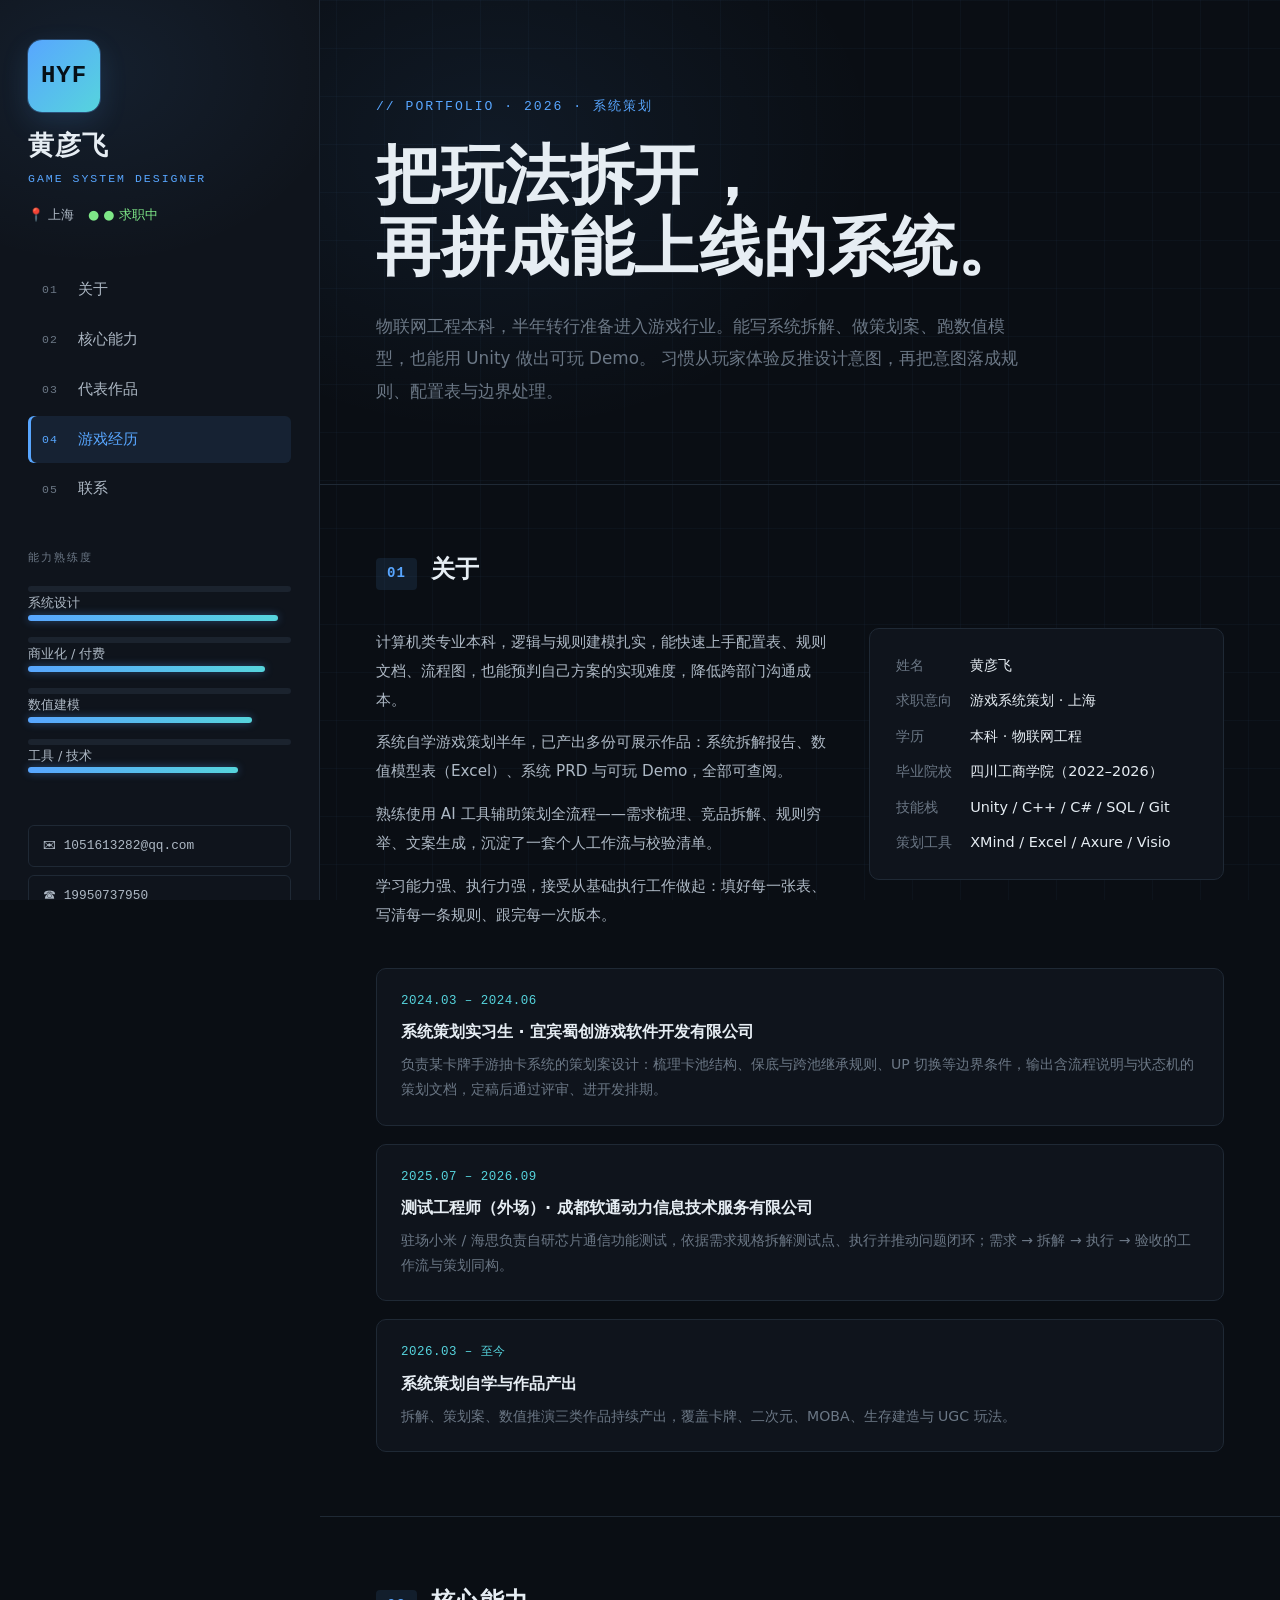
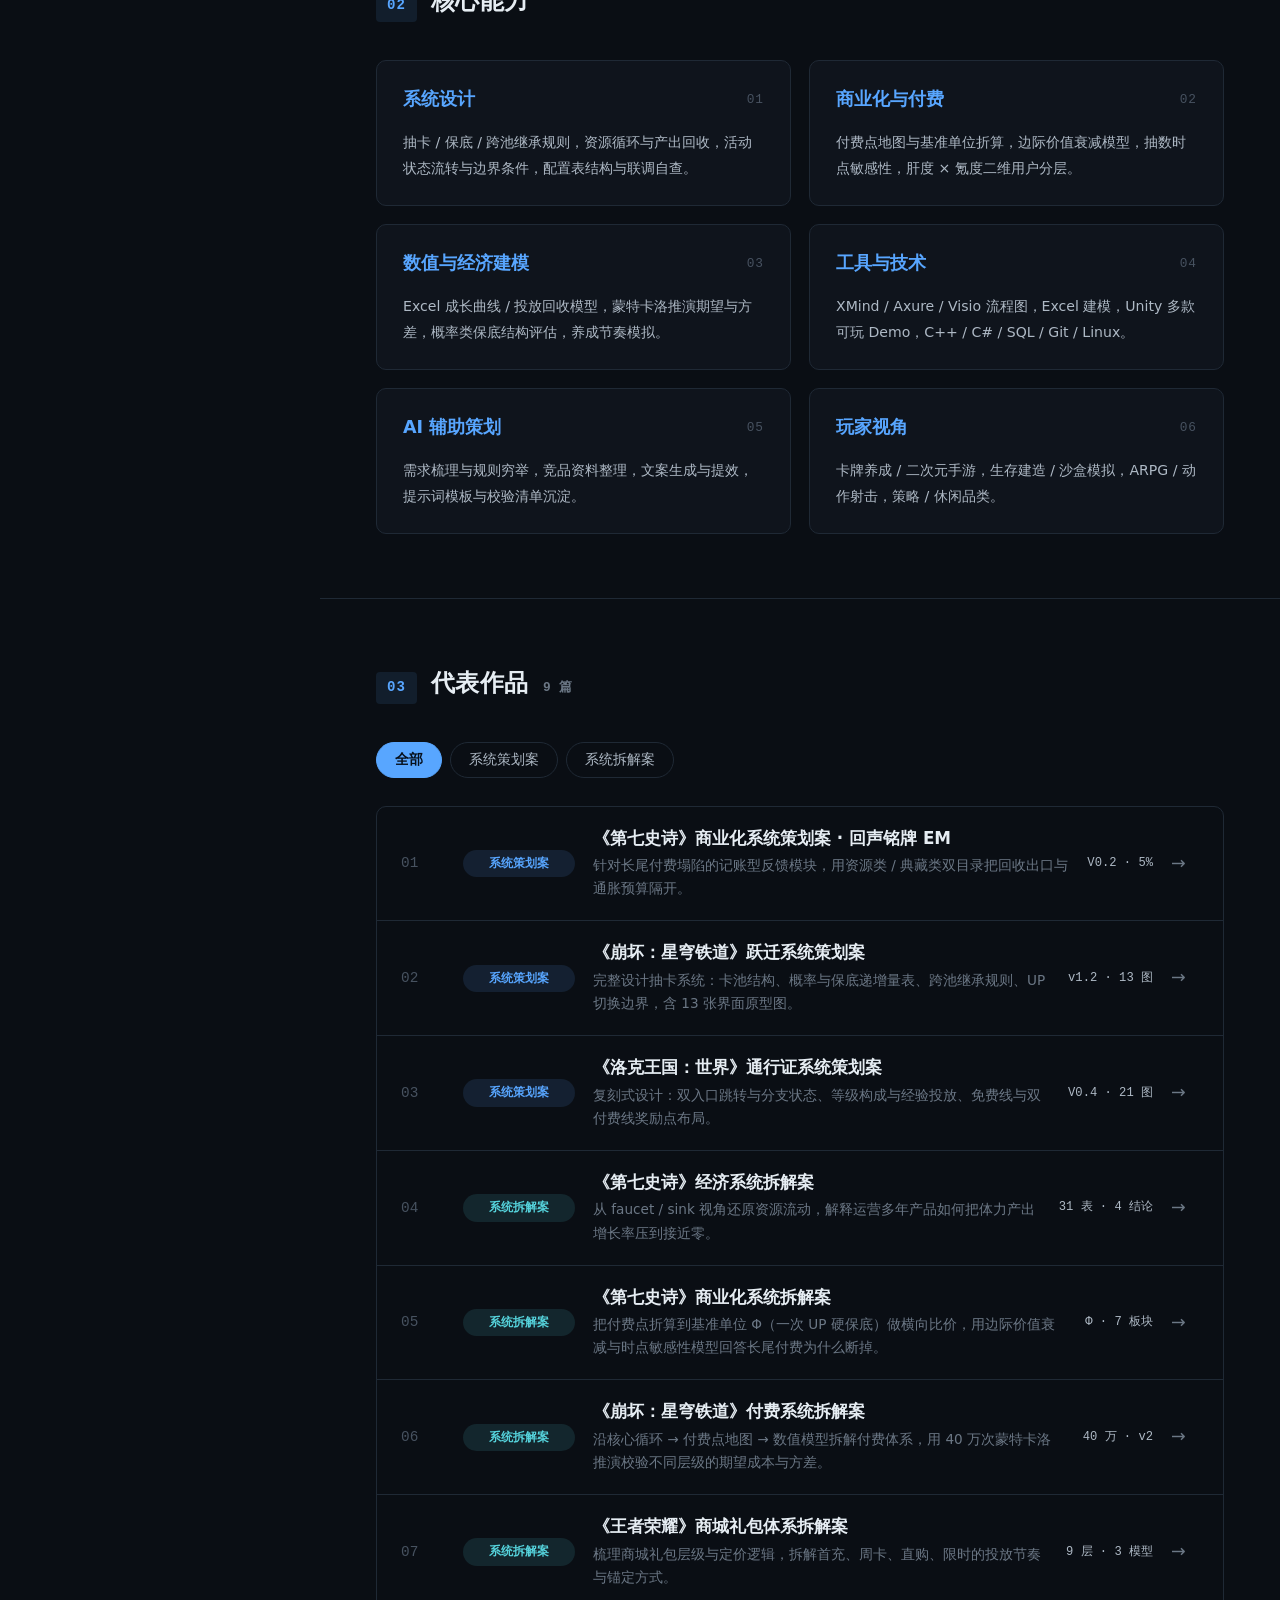
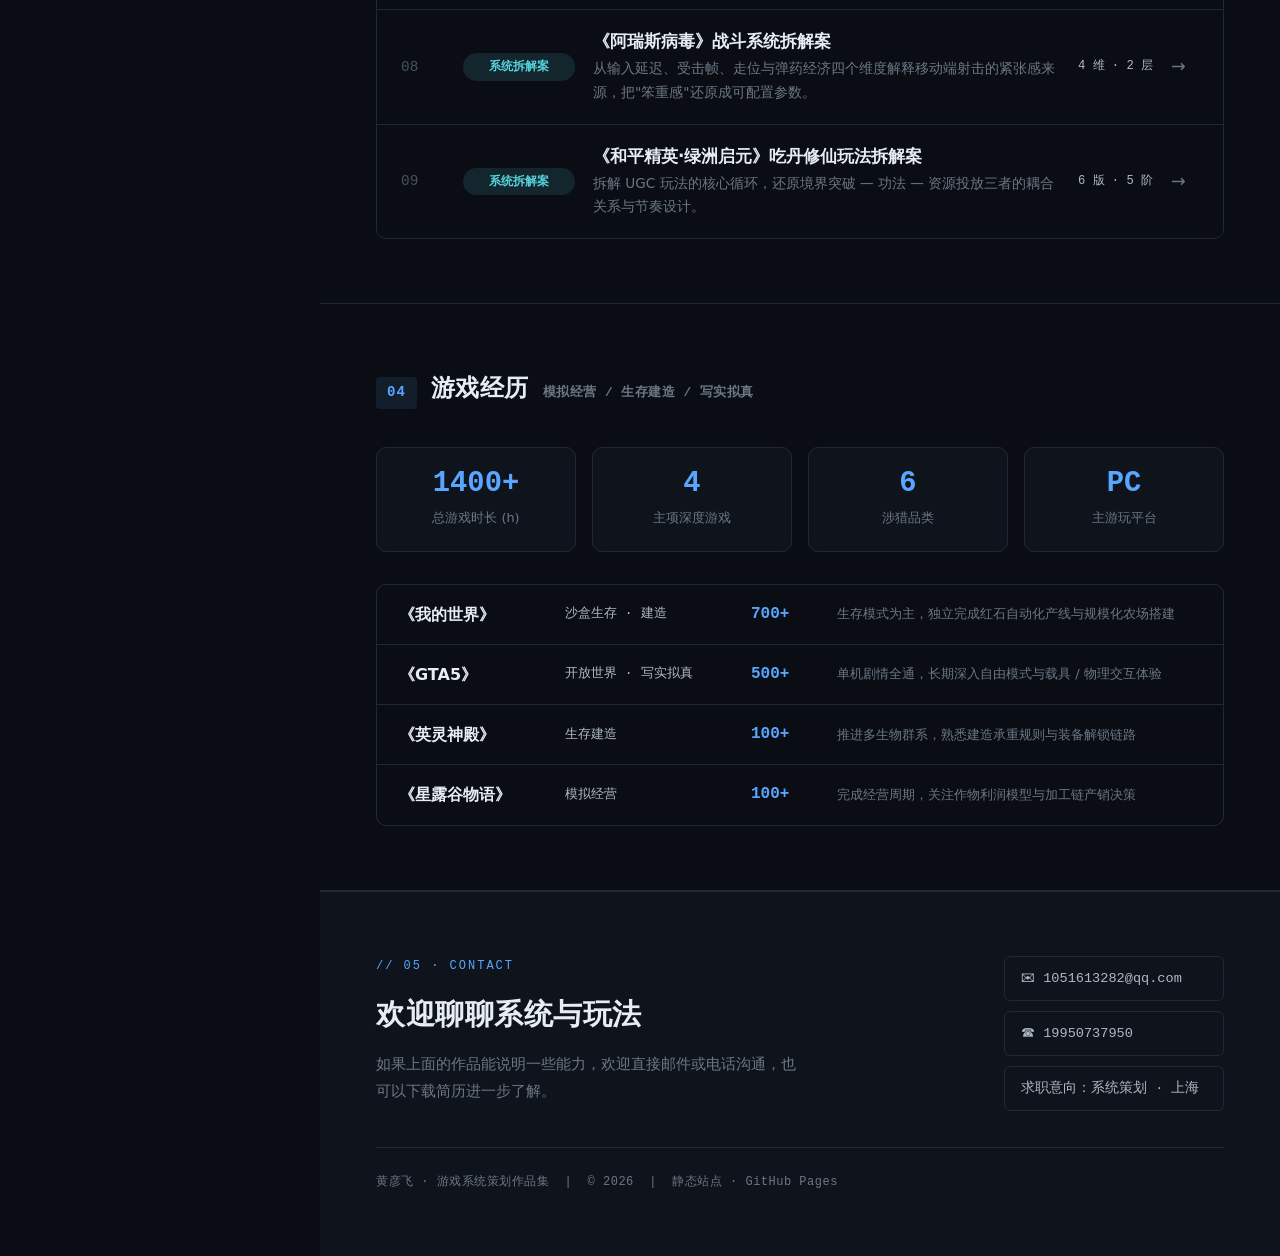
==== index.html @ 410e8c1a "refactor: 切换为左侧身份栏 + 右侧内容流的全新布局（角色面板式），暗色科技风" ====
<!DOCTYPE html>
<html lang="zh-CN">
<head>
<meta charset="UTF-8">
<meta name="viewport" content="width=device-width, initial-scale=1">
<title>黄彦飞 · 游戏系统策划</title>
<meta name="description" content="黄彦飞 —— 游戏系统策划作品集：系统拆解、商业化策划、数值推演与可玩 Demo。求职意向：系统策划（上海）。">
<link rel="stylesheet" href="assets/styles.css">
</head>
<body>

<div class="shell">

  <!-- ============ 左侧身份栏 ============ -->
  <aside class="sidebar">
    <div class="idcard">
      <div class="idcard__avatar">HYF</div>
      <div class="idcard__name">黄彦飞</div>
      <div class="idcard__role">GAME&nbsp;SYSTEM&nbsp;DESIGNER</div>
      <div class="idcard__meta">
        <span>📍 上海</span>
        <span class="ok">● 求职中</span>
      </div>
    </div>

    <nav class="sidenav">
      <a href="#about"><b>01</b><span>关于</span></a>
      <a href="#skills"><b>02</b><span>核心能力</span></a>
      <a href="#work"><b>03</b><span>代表作品</span></a>
      <a href="#play"><b>04</b><span>游戏经历</span></a>
      <a href="#contact"><b>05</b><span>联系</span></a>
    </nav>

    <div class="side-skills">
      <div class="sklabel">能力熟练度</div>
      <div class="statbar"><span>系统设计</span><i style="width:95%"></i></div>
      <div class="statbar"><span>商业化 / 付费</span><i style="width:90%"></i></div>
      <div class="statbar"><span>数值建模</span><i style="width:85%"></i></div>
      <div class="statbar"><span>工具 / 技术</span><i style="width:80%"></i></div>
    </div>

    <div class="side-contact">
      <a href="mailto:1051613282@qq.com">✉ 1051613282@qq.com</a>
      <a href="tel:19950737950">☎ 19950737950</a>
    </div>
  </aside>

  <!-- ============ 右侧内容 ============ -->
  <main class="main">

    <section class="lede" id="top">
      <p class="lede__kicker">// PORTFOLIO · 2026 · 系统策划</p>
      <h1 class="lede__title">把玩法拆开，<br>再拼成能上线的系统。</h1>
      <p class="lede__desc">
        物联网工程本科，半年转行准备进入游戏行业。能写系统拆解、做策划案、跑数值模型，也能用 Unity 做出可玩 Demo。
        习惯从玩家体验反推设计意图，再把意图落成规则、配置表与边界处理。
      </p>
    </section>

    <!-- 01 关于 -->
    <section class="block" id="about">
      <div class="block__label"><span>01</span>关于</div>
      <div class="about2">
        <div class="about2__bio">
          <p>计算机类专业本科，逻辑与规则建模扎实，能快速上手配置表、规则文档、流程图，也能预判自己方案的实现难度，降低跨部门沟通成本。</p>
          <p>系统自学游戏策划半年，已产出多份可展示作品：系统拆解报告、数值模型表（Excel）、系统 PRD 与可玩 Demo，全部可查阅。</p>
          <p>熟练使用 AI 工具辅助策划全流程——需求梳理、竞品拆解、规则穷举、文案生成，沉淀了一套个人工作流与校验清单。</p>
          <p>学习能力强、执行力强，接受从基础执行工作做起：填好每一张表、写清每一条规则、跟完每一次版本。</p>
        </div>
        <dl class="spec">
          <dt>姓名</dt><dd>黄彦飞</dd>
          <dt>求职意向</dt><dd>游戏系统策划 · 上海</dd>
          <dt>学历</dt><dd>本科 · 物联网工程</dd>
          <dt>毕业院校</dt><dd>四川工商学院（2022–2026）</dd>
          <dt>技能栈</dt><dd>Unity / C++ / C# / SQL / Git</dd>
          <dt>策划工具</dt><dd>XMind / Excel / Axure / Visio</dd>
        </dl>
      </div>
      <div class="timeline2">
        <div class="tl">
          <div class="tl__time">2024.03 – 2024.06</div>
          <div class="tl__title">系统策划实习生 · 宜宾蜀创游戏软件开发有限公司</div>
          <div class="tl__desc">负责某卡牌手游抽卡系统的策划案设计：梳理卡池结构、保底与跨池继承规则、UP 切换等边界条件，输出含流程说明与状态机的策划文档，定稿后通过评审、进开发排期。</div>
        </div>
        <div class="tl">
          <div class="tl__time">2025.07 – 2026.09</div>
          <div class="tl__title">测试工程师（外场）· 成都软通动力信息技术服务有限公司</div>
          <div class="tl__desc">驻场小米 / 海思负责自研芯片通信功能测试，依据需求规格拆解测试点、执行并推动问题闭环；需求 → 拆解 → 执行 → 验收的工作流与策划同构。</div>
        </div>
        <div class="tl">
          <div class="tl__time">2026.03 – 至今</div>
          <div class="tl__title">系统策划自学与作品产出</div>
          <div class="tl__desc">拆解、策划案、数值推演三类作品持续产出，覆盖卡牌、二次元、MOBA、生存建造与 UGC 玩法。</div>
        </div>
      </div>
    </section>

    <!-- 02 核心能力 -->
    <section class="block" id="skills">
      <div class="block__label"><span>02</span>核心能力</div>
      <div class="skills2">
        <div class="sk">
          <div class="sk__h"><span class="sk__name">系统设计</span><span class="sk__no">01</span></div>
          <p>抽卡 / 保底 / 跨池继承规则，资源循环与产出回收，活动状态流转与边界条件，配置表结构与联调自查。</p>
        </div>
        <div class="sk">
          <div class="sk__h"><span class="sk__name">商业化与付费</span><span class="sk__no">02</span></div>
          <p>付费点地图与基准单位折算，边际价值衰减模型，抽数时点敏感性，肝度 × 氪度二维用户分层。</p>
        </div>
        <div class="sk">
          <div class="sk__h"><span class="sk__name">数值与经济建模</span><span class="sk__no">03</span></div>
          <p>Excel 成长曲线 / 投放回收模型，蒙特卡洛推演期望与方差，概率类保底结构评估，养成节奏模拟。</p>
        </div>
        <div class="sk">
          <div class="sk__h"><span class="sk__name">工具与技术</span><span class="sk__no">04</span></div>
          <p>XMind / Axure / Visio 流程图，Excel 建模，Unity 多款可玩 Demo，C++ / C# / SQL / Git / Linux。</p>
        </div>
        <div class="sk">
          <div class="sk__h"><span class="sk__name">AI 辅助策划</span><span class="sk__no">05</span></div>
          <p>需求梳理与规则穷举，竞品资料整理，文案生成与提效，提示词模板与校验清单沉淀。</p>
        </div>
        <div class="sk">
          <div class="sk__h"><span class="sk__name">玩家视角</span><span class="sk__no">06</span></div>
          <p>卡牌养成 / 二次元手游，生存建造 / 沙盒模拟，ARPG / 动作射击，策略 / 休闲品类。</p>
        </div>
      </div>
    </section>

    <!-- 03 代表作品 -->
    <section class="block" id="work">
      <div class="block__label"><span>03</span>代表作品 <em>9 篇</em></div>
      <div class="filter-bar">
        <button class="filter-btn active" data-filter="all">全部</button>
        <button class="filter-btn" data-filter="design">系统策划案</button>
        <button class="filter-btn" data-filter="analysis">系统拆解案</button>
      </div>

      <div class="projlist" id="projlist">

        <a class="projrow" data-cat="design" href="works/e7-monetization-design.html">
          <span class="projrow__idx">01</span>
          <span class="projrow__tag tag--design">系统策划案</span>
          <span class="projrow__body">
            <span class="projrow__title">《第七史诗》商业化系统策划案 · 回声铭牌 EM</span>
            <span class="projrow__desc">针对长尾付费塌陷的记账型反馈模块，用资源类 / 典藏类双目录把回收出口与通胀预算隔开。</span>
          </span>
          <span class="projrow__meta">V0.2 · 5%</span>
          <span class="projrow__arrow">→</span>
        </a>

        <a class="projrow" data-cat="design" href="works/hsr-warp-design.html">
          <span class="projrow__idx">02</span>
          <span class="projrow__tag tag--design">系统策划案</span>
          <span class="projrow__body">
            <span class="projrow__title">《崩坏：星穹铁道》跃迁系统策划案</span>
            <span class="projrow__desc">完整设计抽卡系统：卡池结构、概率与保底递增量表、跨池继承规则、UP 切换边界，含 13 张界面原型图。</span>
          </span>
          <span class="projrow__meta">v1.2 · 13 图</span>
          <span class="projrow__arrow">→</span>
        </a>

        <a class="projrow" data-cat="design" href="works/luoke-world-design.html">
          <span class="projrow__idx">03</span>
          <span class="projrow__tag tag--design">系统策划案</span>
          <span class="projrow__body">
            <span class="projrow__title">《洛克王国：世界》通行证系统策划案</span>
            <span class="projrow__desc">复刻式设计：双入口跳转与分支状态、等级构成与经验投放、免费线与双付费线奖励点布局。</span>
          </span>
          <span class="projrow__meta">V0.4 · 21 图</span>
          <span class="projrow__arrow">→</span>
        </a>

        <a class="projrow" data-cat="analysis" href="works/e7-economy-analysis.html">
          <span class="projrow__idx">04</span>
          <span class="projrow__tag tag--analysis">系统拆解案</span>
          <span class="projrow__body">
            <span class="projrow__title">《第七史诗》经济系统拆解案</span>
            <span class="projrow__desc">从 faucet / sink 视角还原资源流动，解释运营多年产品如何把体力产出增长率压到接近零。</span>
          </span>
          <span class="projrow__meta">31 表 · 4 结论</span>
          <span class="projrow__arrow">→</span>
        </a>

        <a class="projrow" data-cat="analysis" href="works/e7-monetization-analysis.html">
          <span class="projrow__idx">05</span>
          <span class="projrow__tag tag--analysis">系统拆解案</span>
          <span class="projrow__body">
            <span class="projrow__title">《第七史诗》商业化系统拆解案</span>
            <span class="projrow__desc">把付费点折算到基准单位 Φ（一次 UP 硬保底）做横向比价，用边际价值衰减与时点敏感性模型回答长尾付费为什么断掉。</span>
          </span>
          <span class="projrow__meta">Φ · 7 板块</span>
          <span class="projrow__arrow">→</span>
        </a>

        <a class="projrow" data-cat="analysis" href="works/hsr-payment-analysis.html">
          <span class="projrow__idx">06</span>
          <span class="projrow__tag tag--analysis">系统拆解案</span>
          <span class="projrow__body">
            <span class="projrow__title">《崩坏：星穹铁道》付费系统拆解案</span>
            <span class="projrow__desc">沿核心循环 → 付费点地图 → 数值模型拆解付费体系，用 40 万次蒙特卡洛推演校验不同层级的期望成本与方差。</span>
          </span>
          <span class="projrow__meta">40 万 · v2</span>
          <span class="projrow__arrow">→</span>
        </a>

        <a class="projrow" data-cat="analysis" href="works/wz-gift-analysis.html">
          <span class="projrow__idx">07</span>
          <span class="projrow__tag tag--analysis">系统拆解案</span>
          <span class="projrow__body">
            <span class="projrow__title">《王者荣耀》商城礼包体系拆解案</span>
            <span class="projrow__desc">梳理商城礼包层级与定价逻辑，拆解首充、周卡、直购、限时的投放节奏与锚定方式。</span>
          </span>
          <span class="projrow__meta">9 层 · 3 模型</span>
          <span class="projrow__arrow">→</span>
        </a>

        <a class="projrow" data-cat="analysis" href="works/ares-combat-analysis.html">
          <span class="projrow__idx">08</span>
          <span class="projrow__tag tag--analysis">系统拆解案</span>
          <span class="projrow__body">
            <span class="projrow__title">《阿瑞斯病毒》战斗系统拆解案</span>
            <span class="projrow__desc">从输入延迟、受击帧、走位与弹药经济四个维度解释移动端射击的紧张感来源，把"笨重感"还原成可配置参数。</span>
          </span>
          <span class="projrow__meta">4 维 · 2 层</span>
          <span class="projrow__arrow">→</span>
        </a>

        <a class="projrow" data-cat="analysis" href="works/oasis-xiuxian-analysis.html">
          <span class="projrow__idx">09</span>
          <span class="projrow__tag tag--analysis">系统拆解案</span>
          <span class="projrow__body">
            <span class="projrow__title">《和平精英·绿洲启元》吃丹修仙玩法拆解案</span>
            <span class="projrow__desc">拆解 UGC 玩法的核心循环，还原境界突破 — 功法 — 资源投放三者的耦合关系与节奏设计。</span>
          </span>
          <span class="projrow__meta">6 版 · 5 阶</span>
          <span class="projrow__arrow">→</span>
        </a>

      </div>
    </section>

    <!-- 04 游戏经历 -->
    <section class="block" id="play">
      <div class="block__label"><span>04</span>游戏经历 <em>模拟经营 / 生存建造 / 写实拟真</em></div>
      <div class="play2">
        <div class="ptile"><b>1400+</b><span>总游戏时长 (h)</span></div>
        <div class="ptile"><b>4</b><span>主项深度游戏</span></div>
        <div class="ptile"><b>6</b><span>涉猎品类</span></div>
        <div class="ptile"><b>PC</b><span>主游玩平台</span></div>
      </div>
      <div class="gamelist">
        <div class="gamerow"><span class="gamerow__name">《我的世界》</span><span class="gamerow__type">沙盒生存 · 建造</span><span class="gamerow__h">700+</span><span class="gamerow__note">生存模式为主，独立完成红石自动化产线与规模化农场搭建</span></div>
        <div class="gamerow"><span class="gamerow__name">《GTA5》</span><span class="gamerow__type">开放世界 · 写实拟真</span><span class="gamerow__h">500+</span><span class="gamerow__note">单机剧情全通，长期深入自由模式与载具 / 物理交互体验</span></div>
        <div class="gamerow"><span class="gamerow__name">《英灵神殿》</span><span class="gamerow__type">生存建造</span><span class="gamerow__h">100+</span><span class="gamerow__note">推进多生物群系，熟悉建造承重规则与装备解锁链路</span></div>
        <div class="gamerow"><span class="gamerow__name">《星露谷物语》</span><span class="gamerow__type">模拟经营</span><span class="gamerow__h">100+</span><span class="gamerow__note">完成经营周期，关注作物利润模型与加工链产销决策</span></div>
      </div>
    </section>

    <!-- 05 联系 -->
    <footer class="foot" id="contact">
      <div class="foot__inner">
        <div>
          <div class="foot__kicker">// 05 · CONTACT</div>
          <h2>欢迎聊聊系统与玩法</h2>
          <p>如果上面的作品能说明一些能力，欢迎直接邮件或电话沟通，也可以下载简历进一步了解。</p>
        </div>
        <div class="foot__links">
          <a href="mailto:1051613282@qq.com">✉ 1051613282@qq.com</a>
          <a href="tel:19950737950">☎ 19950737950</a>
          <a href="#about">求职意向：系统策划 · 上海</a>
        </div>
      </div>
      <div class="foot__copy">黄彦飞 · 游戏系统策划作品集 &nbsp;|&nbsp; © 2026 &nbsp;|&nbsp; 静态站点 · GitHub Pages</div>
    </footer>

  </main>
</div>

<script src="assets/main.js"></script>
</body>
</html>
---- assets/styles.css ----
/* ============================================================
   黄彦飞 · 游戏系统策划作品集
   Layout: 左侧固定身份栏 + 右侧内容流（角色面板式）
   Style: 暗色科技风 / 克制简洁
   ============================================================ */

:root {
  --bg: #0a0e14;
  --surface: #0f141c;
  --surface-2: #141b24;
  --surface-3: #1b232e;
  --border: #1f2935;
  --border-light: #2c3a49;
  --text: #e6edf3;
  --text-sub: #aeb9c5;
  --text-muted: #6b7785;
  --text-disabled: #475260;

  --accent: #58a6ff;
  --accent-hover: #79b8ff;
  --accent-active: #a3c7ff;
  --accent-soft: rgba(88, 166, 255, 0.10);
  --accent-2: #56d4dd;
  --accent-3: #7ee787;
  --danger: #ff6b6b;
  --warning: #e3b341;

  --font-display: 'PingFang SC', 'Microsoft YaHei', 'Noto Sans CJK SC', system-ui, sans-serif;
  --font-sans: 'PingFang SC', 'Microsoft YaHei', 'Noto Sans CJK SC', system-ui, sans-serif;
  --font-mono: 'JetBrains Mono', 'SFMono-Regular', Consolas, Menlo, monospace;

  --fs-xs: 0.75rem;
  --fs-sm: 0.875rem;
  --fs-base: 1rem;
  --fs-lg: 1.25rem;
  --fs-xl: 1.5rem;
  --fs-2xl: 2rem;
  --fs-hero: clamp(2.4rem, 5vw, 4.2rem);

  --sp-2: 8px;
  --sp-3: 12px;
  --sp-4: 16px;
  --sp-5: 24px;
  --sp-6: 32px;
  --sp-7: 48px;
  --sp-8: 64px;
  --sp-9: 96px;

  --r-sm: 4px;
  --r-md: 6px;
  --r-lg: 10px;
  --r-pill: 999px;

  --sidebar-w: 320px;
  --ease: cubic-bezier(0.25, 0.46, 0.45, 0.94);
  --ease-out: cubic-bezier(0.16, 1, 0.3, 1);
  --dur: 0.3s;
}

*, *::before, *::after { box-sizing: border-box; margin: 0; padding: 0; }
html { font-size: 16px; scroll-behavior: smooth; -webkit-text-size-adjust: 100%; scroll-padding-top: 24px; }
body {
  font-family: var(--font-sans);
  color: var(--text);
  background-color: var(--bg);
  background-image:
    linear-gradient(rgba(88, 166, 255, 0.035) 1px, transparent 1px),
    linear-gradient(90deg, rgba(88, 166, 255, 0.035) 1px, transparent 1px);
  background-size: 48px 48px;
  background-attachment: fixed;
  line-height: 1.7;
  overflow-x: hidden;
  -webkit-font-smoothing: antialiased;
  -moz-osx-font-smoothing: grayscale;
}
a { color: var(--accent); text-decoration: none; transition: color var(--dur) var(--ease); }
a:hover { color: var(--accent-hover); }
::selection { background: rgba(88, 166, 255, 0.22); color: #fff; }

/* ============================================================
   详情页顶部导航（works/*.html 共用）
   ============================================================ */
.nav {
  position: fixed; top: 0; left: 0; right: 0;
  height: var(--nav-h, 62px);
  background: rgba(10, 14, 20, 0.82);
  backdrop-filter: blur(16px) saturate(160%);
  -webkit-backdrop-filter: blur(16px) saturate(160%);
  border-bottom: 1px solid var(--border);
  z-index: 100; display: flex; align-items: center;
}
.nav__inner {
  width: 100%; max-width: var(--max); margin: 0 auto;
  padding: 0 28px; display: flex; align-items: center; justify-content: space-between;
}
.nav__logo {
  font-family: var(--font-mono); font-size: 1rem; font-weight: 700;
  color: var(--accent); letter-spacing: 2px; text-decoration: none;
}
.nav__logo span { color: var(--text-muted); font-weight: 400; letter-spacing: 0.5px; font-size: 0.8rem; margin-left: 8px; }
.nav__links { display: flex; gap: 30px; list-style: none; align-items: center; }
.nav__links a {
  color: var(--text-sub); font-size: 0.875rem; letter-spacing: 0.3px;
  position: relative; white-space: nowrap; text-decoration: none; transition: color var(--dur) var(--ease);
}
.nav__links a::after {
  content: ''; position: absolute; bottom: -5px; left: 0;
  width: 0; height: 2px; background: var(--accent);
  transition: width var(--dur) var(--ease-out);
}
.nav__links a:hover, .nav__links a.active { color: var(--accent); }
.nav__links a:hover::after, .nav__links a.active::after { width: 100%; }
.nav__links a em {
  font-family: var(--font-mono); font-style: normal;
  color: var(--text-disabled); font-size: 0.7rem; letter-spacing: 1px; margin-right: 4px;
}
.nav__toggle { display: none; background: none; border: none; color: var(--text); font-size: 1.3rem; cursor: pointer; }
@media (max-width: 860px) {
  .nav__inner { padding: 0 16px; }
  .nav__toggle { display: block; }
  .nav__links {
    display: none; position: absolute; top: var(--nav-h, 62px); left: 0; right: 0;
    flex-direction: column; align-items: flex-start;
    background: var(--surface); padding: 20px 24px; gap: 18px;
    border-bottom: 1px solid var(--border);
  }
  .nav__links.open { display: flex; }
}

/* ============================================================
   Shell + Sidebar
   ============================================================ */
.shell { display: flex; min-height: 100vh; }

.sidebar {
  position: fixed; top: 0; left: 0; bottom: 0;
  width: var(--sidebar-w);
  background: var(--surface);
  border-right: 1px solid var(--border);
  padding: 40px 28px;
  display: flex; flex-direction: column;
  overflow-y: auto;
  z-index: 50;
  background-image:
    radial-gradient(ellipse 420px 320px at 30% 8%, rgba(88, 166, 255, 0.08), transparent 60%);
}

/* ---- ID card ---- */
.idcard { margin-bottom: 40px; }
.idcard__avatar {
  width: 72px; height: 72px; border-radius: 14px;
  background: linear-gradient(135deg, var(--accent), var(--accent-2));
  color: #061018; font-family: var(--font-mono); font-weight: 700;
  font-size: 1.5rem; letter-spacing: 1px;
  display: flex; align-items: center; justify-content: center;
  box-shadow: 0 0 0 1px rgba(88, 166, 255, 0.30), 0 10px 28px rgba(88, 166, 255, 0.15);
  margin-bottom: 18px;
}
.idcard__name {
  font-family: var(--font-display); font-size: 1.6rem; font-weight: 600;
  color: var(--text); letter-spacing: 1px; line-height: 1.2;
}
.idcard__role {
  font-family: var(--font-mono); font-size: 0.72rem; color: var(--accent);
  letter-spacing: 2px; margin-top: 8px;
}
.idcard__meta { display: flex; gap: 14px; margin-top: 16px; font-size: 0.8rem; color: var(--text-sub); flex-wrap: wrap; }
.idcard__meta .ok { color: var(--accent-3); }
.idcard__meta .ok::before { content: '● '; }

/* ---- Side nav ---- */
.sidenav { display: flex; flex-direction: column; gap: 2px; margin-bottom: 36px; }
.sidenav a {
  display: flex; align-items: center; gap: 14px;
  padding: 11px 14px; border-radius: var(--r-md);
  color: var(--text-sub); font-size: 0.95rem;
  transition: all var(--dur) var(--ease);
}
.sidenav a b {
  font-family: var(--font-mono); font-size: 0.72rem; color: var(--text-muted);
  width: 22px; letter-spacing: 1px; font-weight: 400;
}
.sidenav a:hover { background: var(--surface-2); color: var(--text); }
.sidenav a.active {
  background: var(--accent-soft); color: var(--accent);
  box-shadow: inset 3px 0 0 var(--accent);
}
.sidenav a.active b { color: var(--accent); }

/* ---- Side skills ---- */
.side-skills { margin-bottom: 36px; }
.sklabel {
  font-family: var(--font-mono); font-size: 0.7rem; letter-spacing: 2px;
  color: var(--text-muted); margin-bottom: 18px; text-transform: uppercase;
}
.statbar { position: relative; margin-bottom: 16px; }
.statbar span { display: block; font-size: 0.8rem; color: var(--text-sub); margin-bottom: 7px; }
.statbar::before {
  content: ''; display: block; height: 6px; border-radius: var(--r-pill);
  background: var(--surface-3); position: relative; z-index: 0;
}
.statbar i {
  display: block; height: 6px; border-radius: var(--r-pill);
  background: linear-gradient(90deg, var(--accent), var(--accent-2));
  margin-top: -6px; position: relative; z-index: 1;
  box-shadow: 0 0 8px rgba(88, 166, 255, 0.40);
  transition: width 1s var(--ease-out);
}

/* ---- Side contact ---- */
.side-contact { display: flex; flex-direction: column; gap: 8px; margin-top: auto; }
.side-contact a {
  font-family: var(--font-mono); font-size: 0.8rem; color: var(--text-sub);
  padding: 9px 14px; border: 1px solid var(--border); border-radius: var(--r-md);
  transition: all var(--dur) var(--ease);
}
.side-contact a:hover { border-color: var(--accent); color: var(--accent); background: var(--accent-soft); }

/* ============================================================
   Main content
   ============================================================ */
.main { margin-left: var(--sidebar-w); flex: 1; min-width: 0; }

/* ---- Lede / hero ---- */
.lede {
  padding: 96px 56px 76px;
  border-bottom: 1px solid var(--border);
  position: relative;
}
.lede::before {
  content: ''; position: absolute; inset: 0;
  background: radial-gradient(ellipse 640px 480px at 18% 30%, rgba(88, 166, 255, 0.08), transparent 60%);
  pointer-events: none;
}
.lede > * { position: relative; z-index: 1; }
.lede__kicker {
  font-family: var(--font-mono); font-size: 0.82rem; color: var(--accent);
  letter-spacing: 2px; margin-bottom: 22px;
}
.lede__title {
  font-family: var(--font-display); font-weight: 600; font-size: var(--fs-hero);
  line-height: 1.12; color: var(--text); letter-spacing: 0.5px; margin-bottom: 26px;
}
.lede__desc {
  color: var(--text-muted); font-size: 1.05rem; line-height: 1.95;
  max-width: 660px;
}

/* ---- Block section ---- */
.block { padding: 64px 56px; border-bottom: 1px solid var(--border); }
.block__label {
  display: flex; align-items: baseline; gap: 14px;
  font-family: var(--font-display); font-size: 1.5rem; font-weight: 600;
  color: var(--text); margin-bottom: 38px; letter-spacing: 0.5px; flex-wrap: wrap;
}
.block__label span {
  font-family: var(--font-mono); font-size: 0.88rem; color: var(--accent);
  background: var(--accent-soft); padding: 4px 11px; border-radius: var(--r-sm);
  letter-spacing: 1px;
}
.block__label em {
  font-style: normal; font-size: 0.8rem; color: var(--text-muted);
  font-family: var(--font-mono); letter-spacing: 0.5px;
}

/* ---- About ---- */
.about2 { display: grid; grid-template-columns: 1.3fr 1fr; gap: 32px; align-items: start; margin-bottom: 38px; }
.about2__bio p { color: var(--text-sub); font-size: 0.95rem; line-height: 1.9; margin-bottom: 14px; }
.about2__bio p:last-child { margin-bottom: 0; }
.spec {
  display: grid; grid-template-columns: auto 1fr; gap: 11px 18px; font-size: 0.9rem;
  border: 1px solid var(--border); border-radius: var(--r-lg); padding: 24px 26px;
  background: var(--surface); align-content: start;
}
.spec dt { color: var(--text-muted); white-space: nowrap; }
.spec dd { color: var(--text); font-weight: 500; }

.timeline2 { display: grid; gap: 18px; }
.tl {
  border: 1px solid var(--border); border-radius: var(--r-lg); padding: 22px 24px;
  background: var(--surface); transition: border-color var(--dur) var(--ease);
}
.tl:hover { border-color: var(--border-light); }
.tl__time { font-family: var(--font-mono); font-size: 0.78rem; color: var(--accent-2); letter-spacing: 0.5px; margin-bottom: 8px; }
.tl__title { font-size: 1rem; font-weight: 600; color: var(--text); margin-bottom: 8px; line-height: 1.5; }
.tl__desc { font-size: 0.88rem; color: var(--text-muted); line-height: 1.8; }

/* ---- Skills ---- */
.skills2 { display: grid; grid-template-columns: repeat(2, 1fr); gap: 18px; }
.sk {
  border: 1px solid var(--border); border-radius: var(--r-lg); padding: 24px 26px;
  background: var(--surface);
  transition: border-color var(--dur) var(--ease), transform var(--dur) var(--ease-out);
}
.sk:hover { border-color: var(--accent); transform: translateY(-3px); }
.sk__h { display: flex; align-items: center; justify-content: space-between; margin-bottom: 14px; }
.sk__name { font-family: var(--font-display); font-size: 1.1rem; font-weight: 600; color: var(--accent); }
.sk__no { font-family: var(--font-mono); font-size: 0.8rem; color: var(--text-disabled); letter-spacing: 1px; }
.sk p { font-size: 0.88rem; color: var(--text-sub); line-height: 1.85; }

/* ---- Filter ---- */
.filter-bar { display: flex; gap: 8px; flex-wrap: wrap; margin-bottom: 28px; }
.filter-btn {
  padding: 8px 18px; border: 1px solid var(--border); border-radius: var(--r-pill);
  background: transparent; color: var(--text-sub); font-size: var(--fs-sm);
  cursor: pointer; transition: all var(--dur) var(--ease);
  font-family: var(--font-sans);
}
.filter-btn:hover { border-color: var(--accent); color: var(--accent); }
.filter-btn.active { background: var(--accent); border-color: var(--accent); color: #07101c; font-weight: 600; }

/* ---- Project list ---- */
.projlist {
  display: flex; flex-direction: column;
  border: 1px solid var(--border); border-radius: var(--r-lg); overflow: hidden;
}
.projrow {
  display: grid;
  grid-template-columns: 44px 112px 1fr auto 28px;
  align-items: center; gap: 18px;
  padding: 20px 24px;
  border-bottom: 1px solid var(--border);
  text-decoration: none; color: inherit;
  transition: background var(--dur) var(--ease), padding-left var(--dur) var(--ease);
  position: relative;
}
.projrow:last-child { border-bottom: none; }
.projrow:hover { background: var(--surface); padding-left: 30px; }
.projrow__idx { font-family: var(--font-mono); font-size: 0.9rem; color: var(--text-disabled); }
.projrow__tag {
  font-family: var(--font-mono); font-size: 0.72rem; font-weight: 600;
  padding: 4px 10px; border-radius: var(--r-pill); white-space: nowrap; text-align: center;
}
.tag--design { background: rgba(88, 166, 255, 0.12); color: var(--accent); }
.tag--analysis { background: rgba(86, 212, 221, 0.12); color: var(--accent-2); }
.tag--numeric { background: rgba(126, 231, 135, 0.12); color: var(--accent-3); }
.tag--tool { background: rgba(107, 119, 133, 0.15); color: #9aa7b4; }
.projrow__body { display: flex; flex-direction: column; gap: 4px; min-width: 0; }
.projrow__title { font-size: 1.05rem; font-weight: 600; color: var(--text); line-height: 1.4; }
.projrow__desc { font-size: 0.85rem; color: var(--text-muted); line-height: 1.7; }
.projrow__meta { font-family: var(--font-mono); font-size: 0.76rem; color: var(--text-sub); white-space: nowrap; }
.projrow__arrow {
  color: var(--text-muted); font-size: 1.1rem;
  transition: transform var(--dur) var(--ease-out), color var(--dur) var(--ease);
}
.projrow:hover .projrow__arrow { color: var(--accent); transform: translateX(4px); }

/* ---- Play / games ---- */
.play2 { display: grid; grid-template-columns: repeat(4, 1fr); gap: 16px; margin-bottom: 32px; }
.ptile {
  border: 1px solid var(--border); border-radius: var(--r-lg); padding: 22px;
  background: var(--surface); text-align: center;
}
.ptile b { display: block; font-family: var(--font-mono); font-size: 1.8rem; font-weight: 700; color: var(--accent); line-height: 1; }
.ptile span { display: block; font-size: 0.8rem; color: var(--text-muted); margin-top: 8px; }

.gamelist { border: 1px solid var(--border); border-radius: var(--r-lg); overflow: hidden; }
.gamerow {
  display: grid; grid-template-columns: 150px 170px 70px 1fr;
  align-items: center; gap: 16px;
  padding: 16px 22px; border-bottom: 1px solid var(--border);
  transition: background var(--dur) var(--ease);
}
.gamerow:last-child { border-bottom: none; }
.gamerow:hover { background: var(--surface); }
.gamerow__name { font-size: 1rem; font-weight: 600; color: var(--text); }
.gamerow__type { font-size: 0.82rem; color: var(--text-sub); font-family: var(--font-mono); }
.gamerow__h { font-family: var(--font-mono); font-size: 1rem; color: var(--accent); font-weight: 600; }
.gamerow__note { font-size: 0.82rem; color: var(--text-muted); line-height: 1.7; }

/* ---- Foot / contact ---- */
.foot { padding: 64px 56px; background: var(--surface); border-top: 1px solid var(--border); }
.foot__inner { display: flex; justify-content: space-between; gap: 40px; flex-wrap: wrap; margin-bottom: 36px; }
.foot__kicker { font-family: var(--font-mono); font-size: 0.75rem; letter-spacing: 2px; color: var(--accent); margin-bottom: 14px; }
.foot h2 { font-family: var(--font-display); font-size: 1.8rem; font-weight: 600; color: var(--text); margin-bottom: 12px; letter-spacing: 0.5px; }
.foot p { color: var(--text-muted); font-size: 0.95rem; line-height: 1.8; max-width: 420px; }
.foot__links { display: flex; flex-direction: column; gap: 10px; min-width: 220px; }
.foot__links a {
  font-family: var(--font-mono); font-size: 0.85rem; color: var(--text-sub);
  padding: 10px 16px; border: 1px solid var(--border); border-radius: var(--r-md);
  transition: all var(--dur) var(--ease);
}
.foot__links a:hover { border-color: var(--accent); color: var(--accent); background: var(--accent-soft); }
.foot__copy {
  font-family: var(--font-mono); font-size: 0.75rem; color: var(--text-muted);
  letter-spacing: 0.5px; padding-top: 24px; border-top: 1px solid var(--border);
}

/* ============================================================
   Detail page (works/*.html)
   ============================================================ */
.page { padding-top: 0; }
.page__body { width: 100%; max-width: var(--max-read); margin: 0 auto; padding: 72px 28px 96px; }
.page__back {
  display: inline-flex; align-items: center; gap: 6px;
  color: var(--text-muted); font-size: 0.85rem; margin-bottom: 28px;
  transition: color var(--dur) var(--ease), gap var(--dur) var(--ease);
}
.page__back:hover { color: var(--accent); gap: 12px; }
.doc-head { border-bottom: 1px solid var(--border); padding-bottom: 24px; margin-bottom: 36px; }
.doc-head__tag {
  display: inline-block; padding: 3px 12px; border-radius: var(--r-pill);
  font-size: var(--fs-xs); font-weight: 600; margin-bottom: 14px; letter-spacing: 0.5px;
  font-family: var(--font-mono);
}
.doc-head h1 {
  font-family: var(--font-display); font-size: clamp(1.6rem, 3.6vw, 2.3rem); font-weight: 600;
  margin-bottom: 10px; line-height: 1.3; letter-spacing: 0.3px;
}
.doc-head__desc { color: var(--text-muted); font-size: var(--fs-sm); line-height: 1.85; }
.doc-meta { display: flex; gap: 20px; flex-wrap: wrap; margin-top: 20px; font-size: var(--fs-xs); color: var(--text-muted); font-family: var(--font-mono); }
.doc-meta span { letter-spacing: 0.5px; }
.doc-nav {
  background: var(--surface); border: 1px solid var(--border); border-radius: var(--r-lg);
  padding: 20px 26px; margin-bottom: 40px;
}
.doc-nav__title { font-size: var(--fs-xs); color: var(--text-muted); letter-spacing: 1.5px; margin-bottom: 10px; font-family: var(--font-mono); }
.doc-nav ol { margin: 0; padding-left: 20px; columns: 2; column-gap: 32px; }
.doc-nav li { font-size: var(--fs-sm); color: var(--text-sub); margin-bottom: 5px; break-inside: avoid; }
.doc-nav a { color: var(--text-sub); }
.doc-nav a:hover { color: var(--accent); }

.doc h2 {
  font-family: var(--font-display); font-size: 1.5rem; font-weight: 600;
  color: var(--accent); margin: 48px 0 18px; line-height: 1.35; letter-spacing: 0.3px; scroll-margin-top: 80px;
  padding-left: 14px; border-left: 3px solid var(--accent);
}
.doc h3 {
  font-size: 1.12rem; font-weight: 600; color: var(--accent-2);
  margin: 30px 0 12px; line-height: 1.5; scroll-margin-top: 80px;
}
.doc h4 { font-size: var(--fs-base); font-weight: 600; color: var(--text); margin: 22px 0 8px; }
.doc p { font-size: var(--fs-sm); color: var(--text-sub); line-height: 1.95; margin-bottom: 14px; }
.doc ul, .doc ol {
  font-size: var(--fs-sm); color: var(--text-sub); line-height: 1.9;
  margin-bottom: 14px; padding-left: 24px;
}
.doc li { margin-bottom: 7px; }
.doc strong { color: var(--text); font-weight: 600; }
.doc em { color: var(--accent-2); font-style: normal; }
.doc hr { border: none; border-top: 1px solid var(--border); margin: 40px 0; }
.doc blockquote {
  border-left: 3px solid var(--accent); padding: 4px 0 4px 20px;
  margin: 20px 0; color: var(--text-muted); font-size: var(--fs-sm); line-height: 1.9;
}
.doc code {
  font-family: var(--font-mono); font-size: 0.85em; color: var(--accent-2);
  background: var(--surface-2); padding: 2px 6px; border-radius: var(--r-sm);
}
.doc pre {
  background: var(--surface-2); border: 1px solid var(--border); border-radius: var(--r-md);
  padding: 18px 20px; overflow-x: auto; margin: 20px 0;
}
.doc pre code { background: none; padding: 0; color: var(--text-sub); line-height: 1.75; }
.table-scroll { overflow-x: auto; margin: 22px 0; }
.doc table { width: 100%; border-collapse: collapse; font-size: var(--fs-sm); }
.doc th {
  background: var(--surface-2); color: var(--text); font-weight: 600;
  text-align: left; padding: 10px 13px; border: 1px solid var(--border); white-space: nowrap;
}
.doc td { padding: 10px 13px; border: 1px solid var(--border); color: var(--text-sub); line-height: 1.7; }
.doc tr:hover td { background: var(--surface-2); }
.doc img {
  max-width: 100%; height: auto; border-radius: var(--r-md);
  border: 1px solid var(--border); margin: 18px 0; display: block;
}
.figure { margin: 24px 0; }
.figure figcaption { font-size: var(--fs-xs); color: var(--text-muted); margin-top: 8px; text-align: center; font-family: var(--font-mono); }
.doc-foot {
  margin-top: 64px; padding-top: 28px; border-top: 1px solid var(--border);
  display: flex; justify-content: space-between; gap: 20px; flex-wrap: wrap;
  font-size: var(--fs-sm);
}

/* ============================================================
   Fade in
   ============================================================ */
.fade-in { opacity: 0; transform: translateY(24px); transition: opacity 0.7s var(--ease-out), transform 0.7s var(--ease-out); }
.fade-in.visible { opacity: 1; transform: translateY(0); }

@media (prefers-reduced-motion: reduce) {
  *, *::before, *::after { animation: none !important; transition: none !important; }
  .fade-in { opacity: 1; transform: none; }
  html { scroll-behavior: auto; }
}

/* ============================================================
   Responsive
   ============================================================ */
@media (max-width: 960px) {
  .shell { flex-direction: column; }
  .sidebar {
    position: static; width: 100%; height: auto;
    flex-direction: column; border-right: none; border-bottom: 1px solid var(--border);
    padding: 28px 24px;
  }
  .side-contact { margin-top: 28px; flex-direction: row; flex-wrap: wrap; }
  .sidenav { flex-direction: row; flex-wrap: wrap; gap: 6px; }
  .sidenav a { padding: 9px 12px; }
  .sidenav a b { width: auto; }
  .main { margin-left: 0; }
  .lede, .block, .foot { padding-left: 24px; padding-right: 24px; }
  .lede { padding-top: 64px; }
  .about2 { grid-template-columns: 1fr; }
  .skills2 { grid-template-columns: 1fr; }
  .play2 { grid-template-columns: repeat(2, 1fr); }
}

@media (max-width: 600px) {
  .lede { padding: 48px 20px 56px; }
  .block { padding: 48px 20px; }
  .foot { padding: 48px 20px; }
  .projrow { grid-template-columns: 30px 1fr 24px; gap: 12px; padding: 16px 16px; }
  .projrow__tag, .projrow__meta { display: none; }
  .projrow:hover { padding-left: 20px; }
  .play2 { grid-template-columns: 1fr 1fr; }
  .gamerow { grid-template-columns: 1fr 1fr; gap: 6px 14px; }
  .gamerow__note { grid-column: 1 / -1; }
  .foot__inner { flex-direction: column; }
  .doc-nav ol { columns: 1; }
}
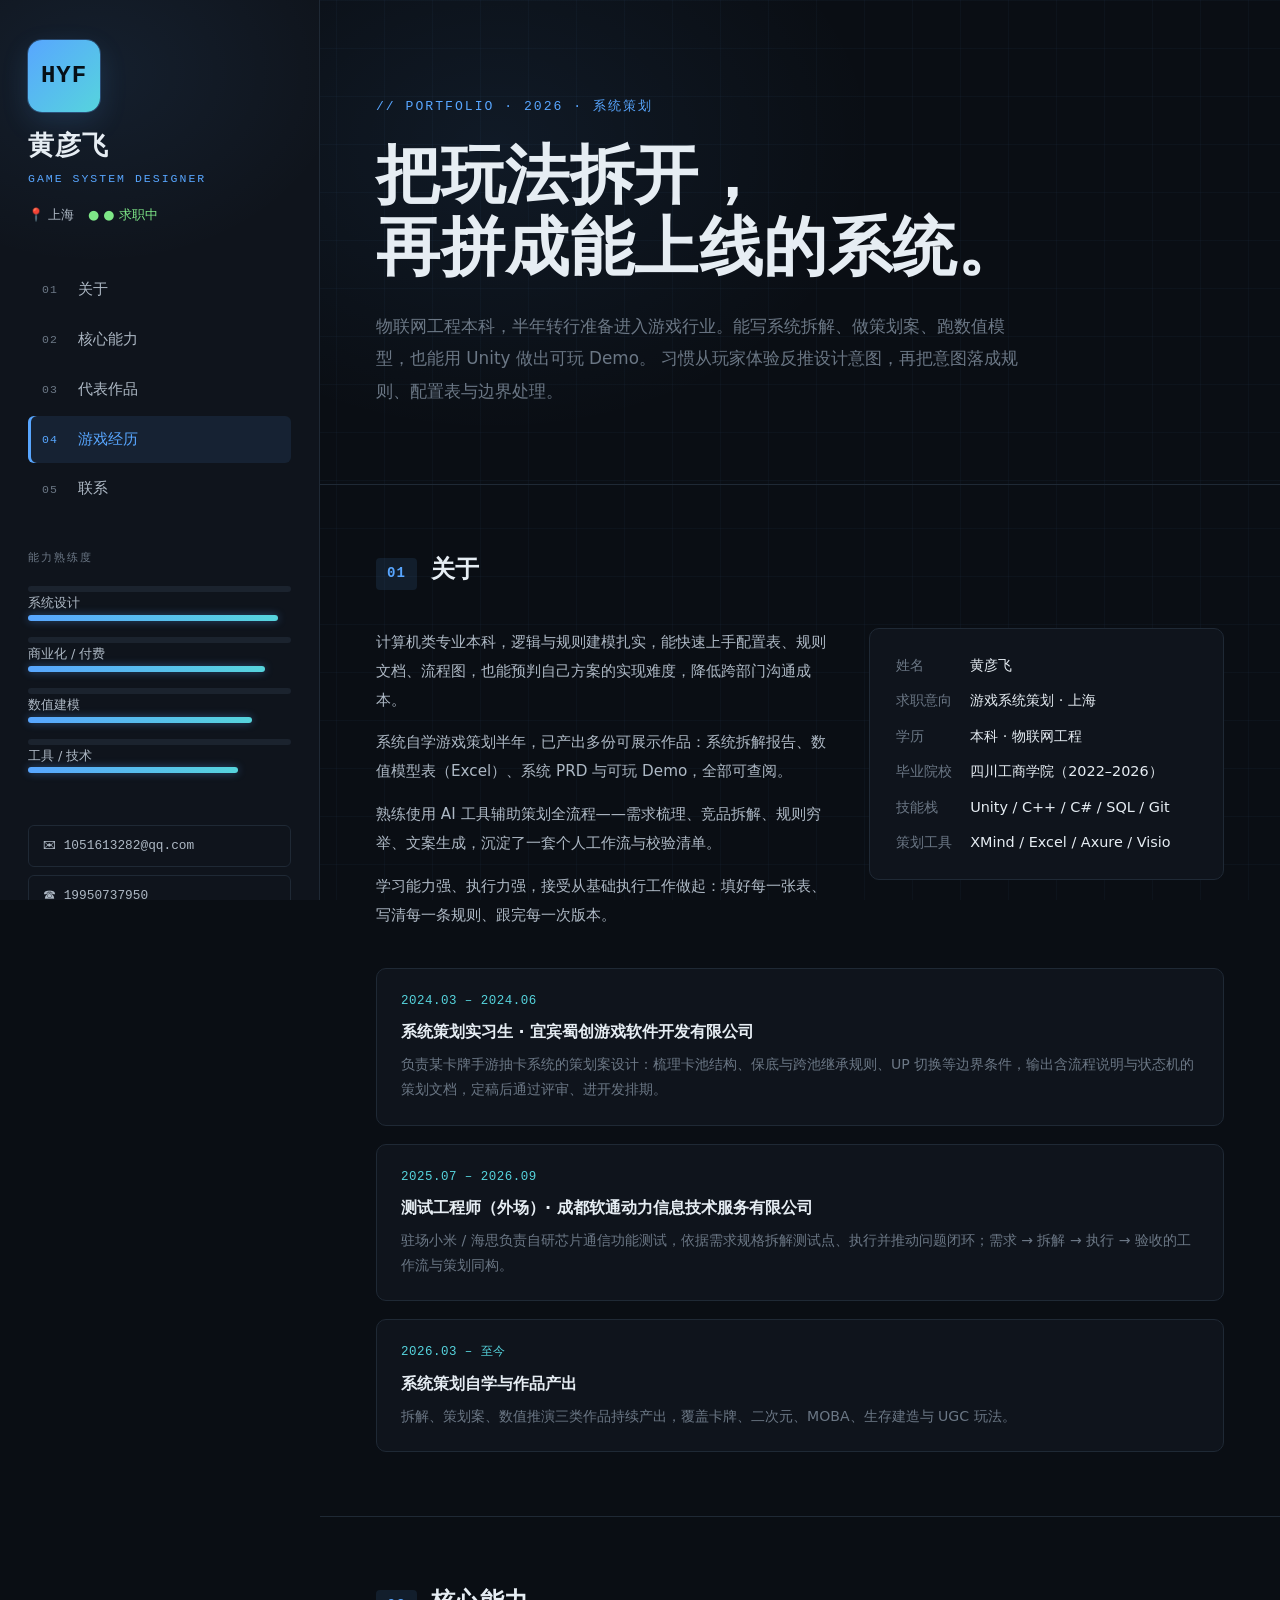
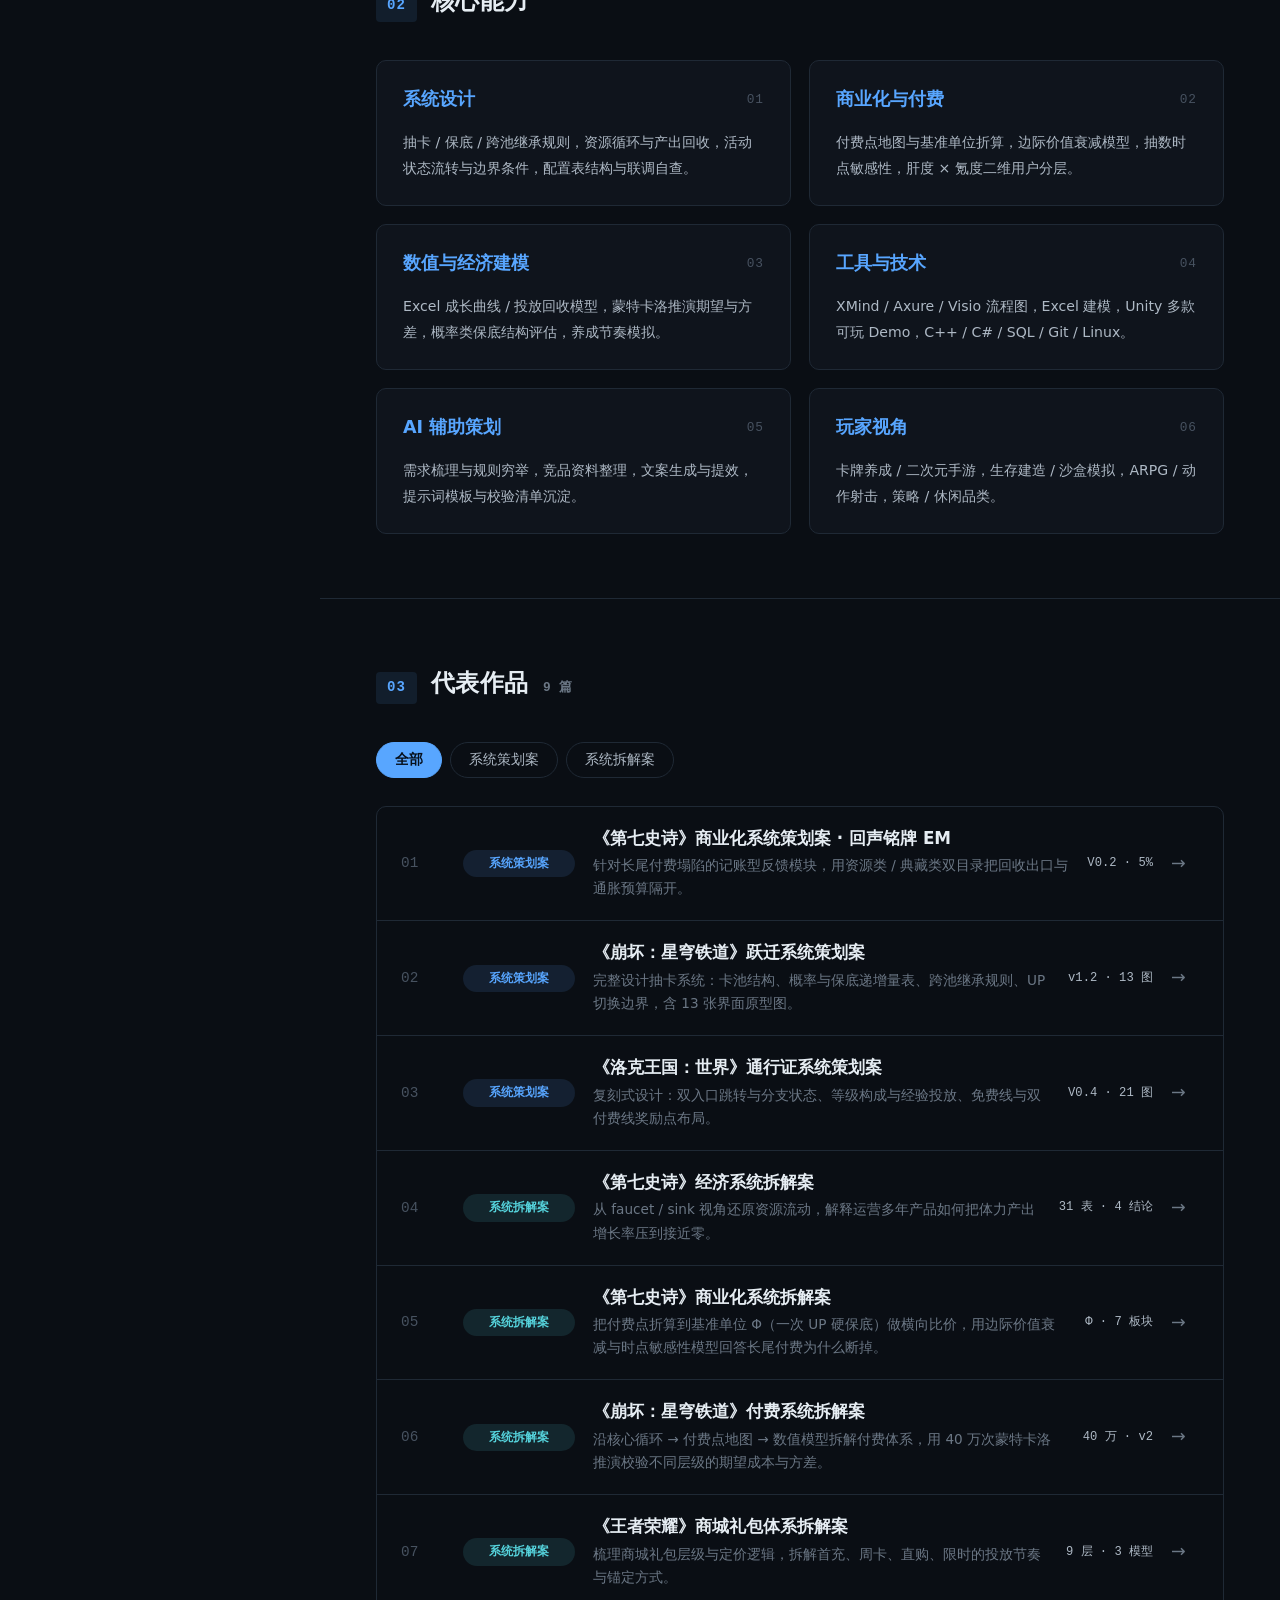
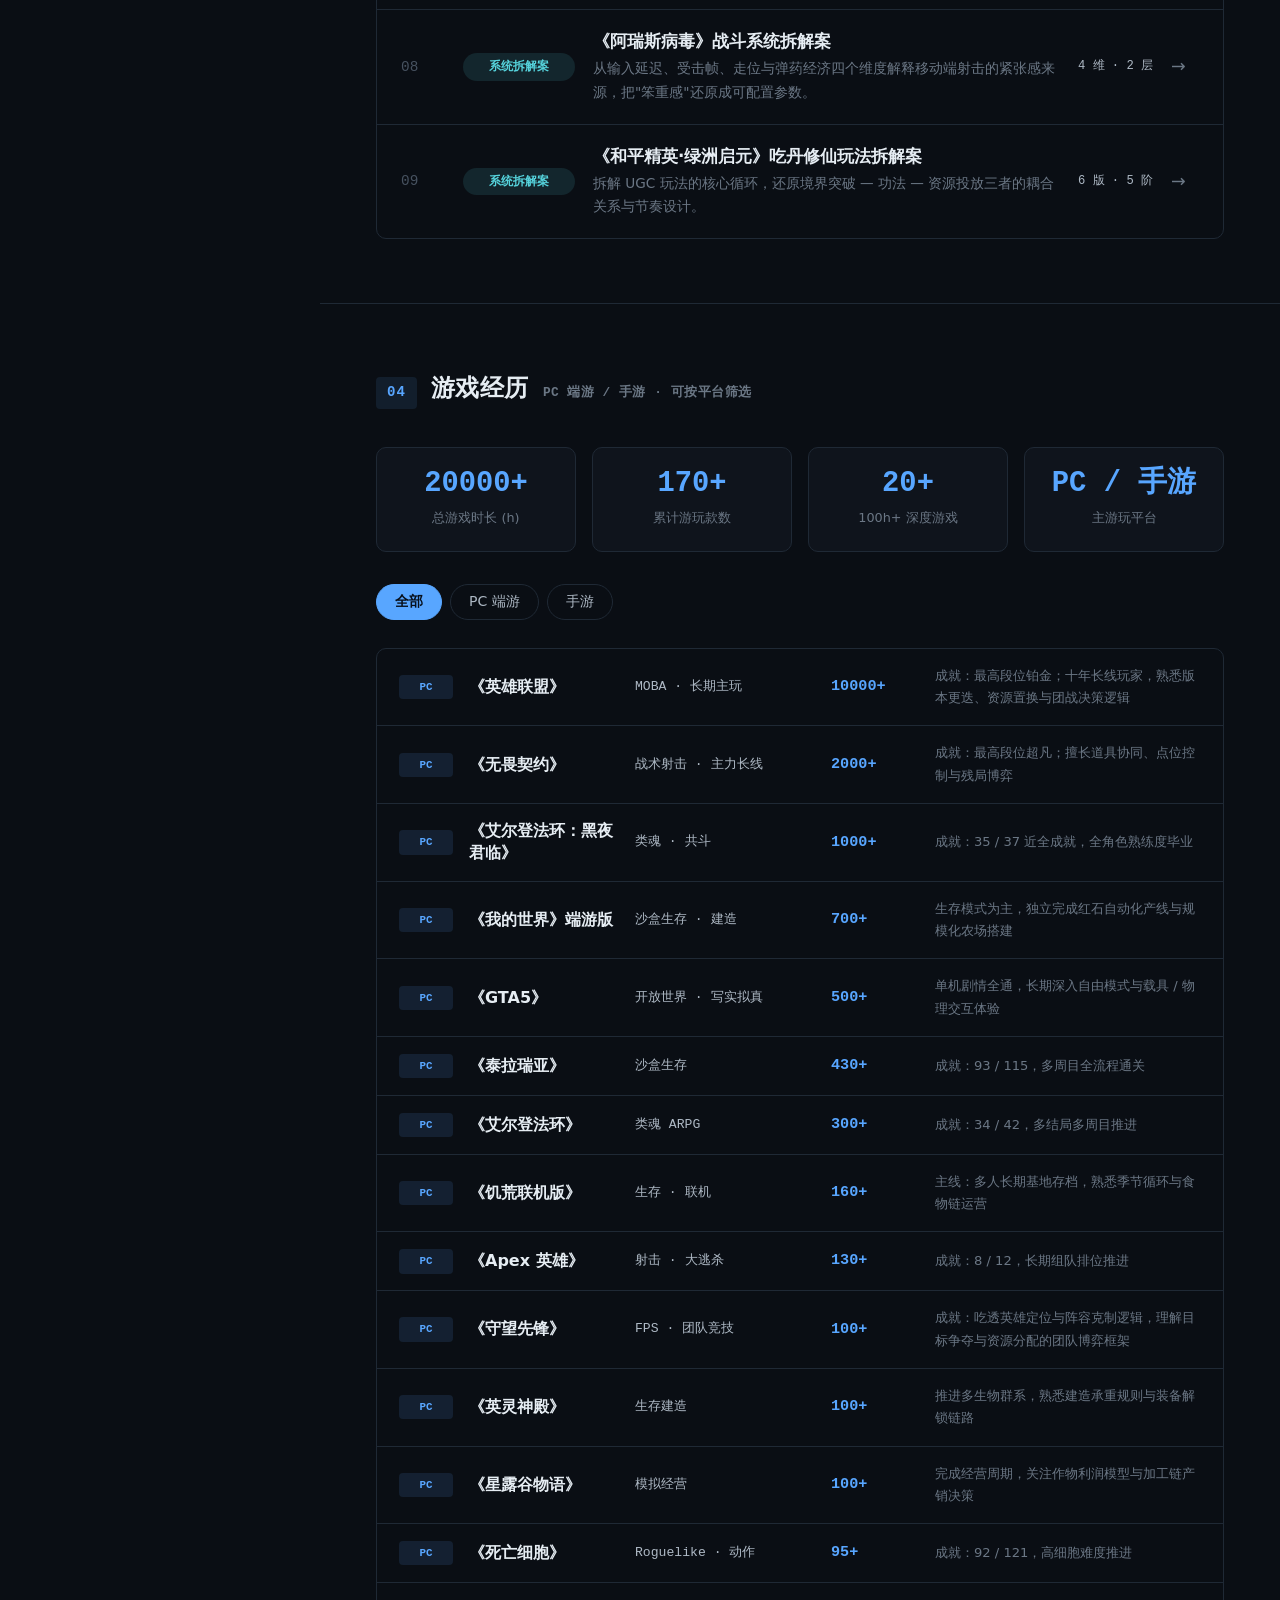
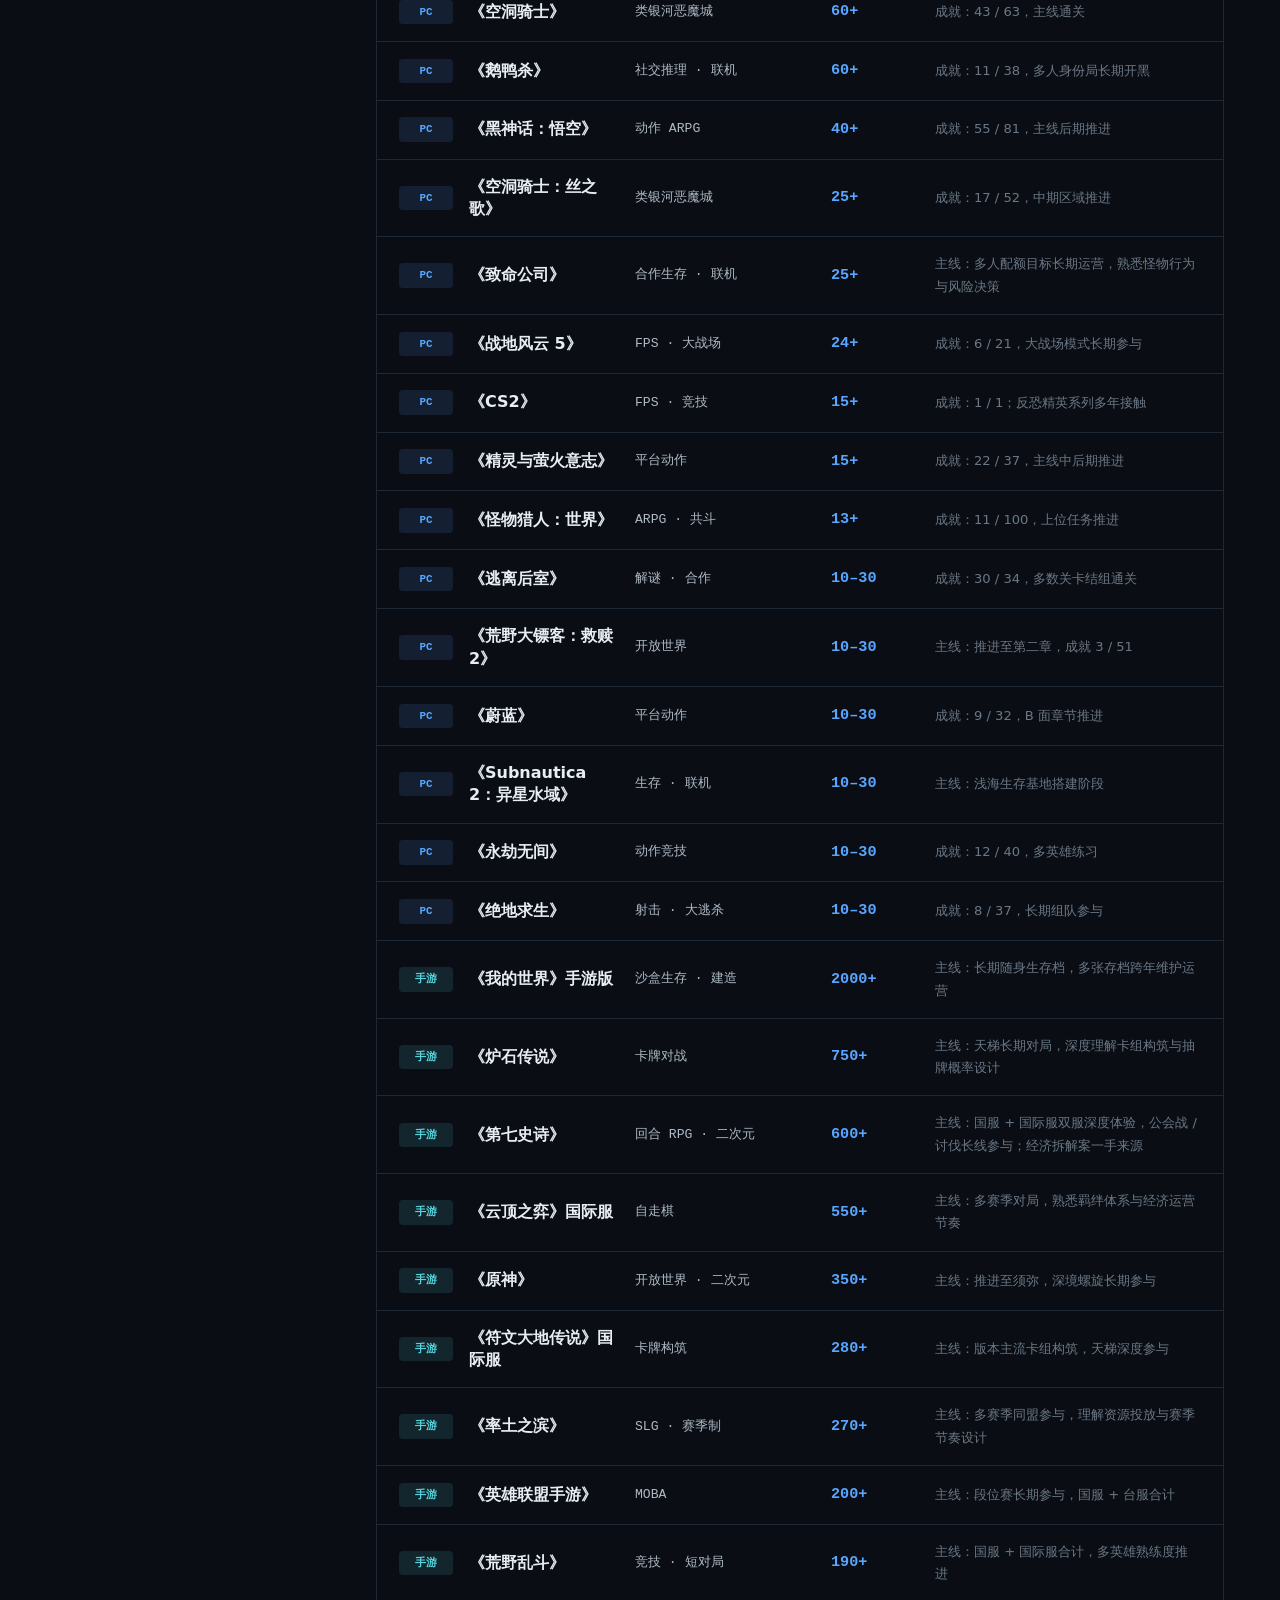
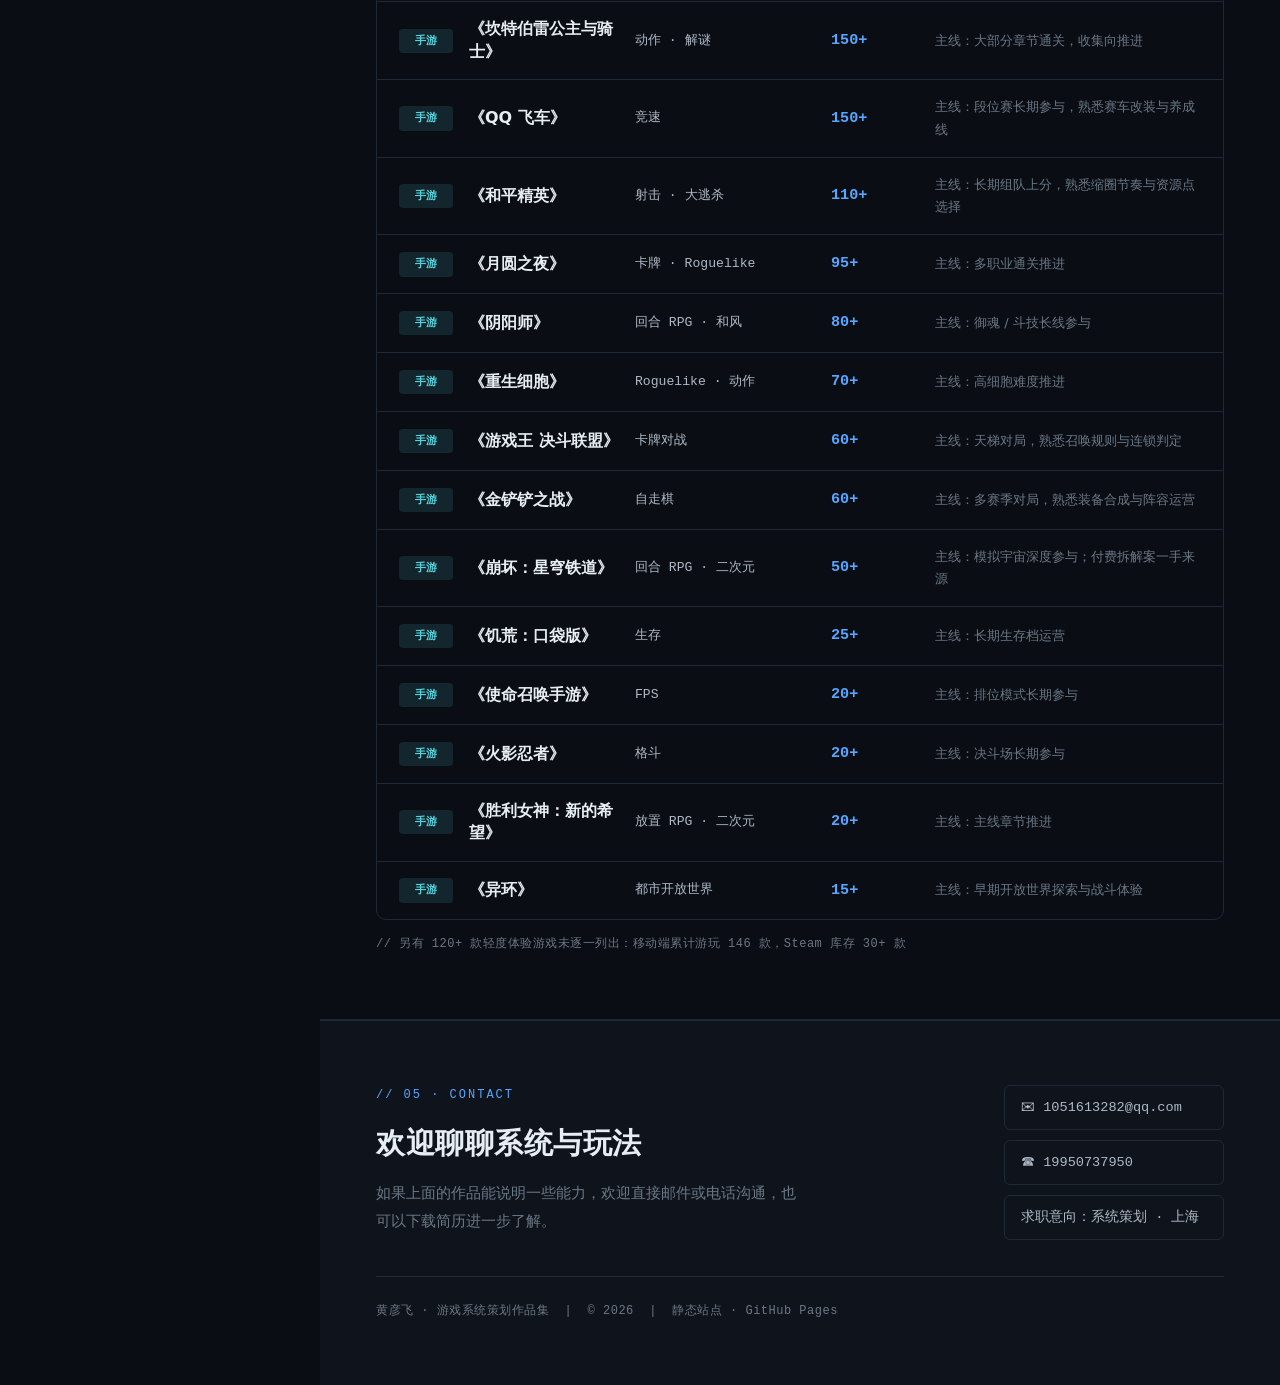
==== commit 3098992a: "feat: 游戏经历扩充为 PC/手游双平台清单，支持按平台筛选（LoL/无畏契约/OW/法环等 51 款）" ====
--- a/index.html
+++ b/index.html
@@ -129,7 +129,7 @@
     <!-- 03 代表作品 -->
     <section class="block" id="work">
       <div class="block__label"><span>03</span>代表作品 <em>9 篇</em></div>
-      <div class="filter-bar">
+      <div class="filter-bar" data-filter-target="projlist" data-row=".projrow">
         <button class="filter-btn active" data-filter="all">全部</button>
         <button class="filter-btn" data-filter="design">系统策划案</button>
         <button class="filter-btn" data-filter="analysis">系统拆解案</button>
@@ -241,19 +241,75 @@
 
     <!-- 04 游戏经历 -->
     <section class="block" id="play">
-      <div class="block__label"><span>04</span>游戏经历 <em>模拟经营 / 生存建造 / 写实拟真</em></div>
+      <div class="block__label"><span>04</span>游戏经历 <em>PC 端游 / 手游 · 可按平台筛选</em></div>
       <div class="play2">
-        <div class="ptile"><b>1400+</b><span>总游戏时长 (h)</span></div>
-        <div class="ptile"><b>4</b><span>主项深度游戏</span></div>
-        <div class="ptile"><b>6</b><span>涉猎品类</span></div>
-        <div class="ptile"><b>PC</b><span>主游玩平台</span></div>
-      </div>
-      <div class="gamelist">
-        <div class="gamerow"><span class="gamerow__name">《我的世界》</span><span class="gamerow__type">沙盒生存 · 建造</span><span class="gamerow__h">700+</span><span class="gamerow__note">生存模式为主，独立完成红石自动化产线与规模化农场搭建</span></div>
-        <div class="gamerow"><span class="gamerow__name">《GTA5》</span><span class="gamerow__type">开放世界 · 写实拟真</span><span class="gamerow__h">500+</span><span class="gamerow__note">单机剧情全通，长期深入自由模式与载具 / 物理交互体验</span></div>
-        <div class="gamerow"><span class="gamerow__name">《英灵神殿》</span><span class="gamerow__type">生存建造</span><span class="gamerow__h">100+</span><span class="gamerow__note">推进多生物群系，熟悉建造承重规则与装备解锁链路</span></div>
-        <div class="gamerow"><span class="gamerow__name">《星露谷物语》</span><span class="gamerow__type">模拟经营</span><span class="gamerow__h">100+</span><span class="gamerow__note">完成经营周期，关注作物利润模型与加工链产销决策</span></div>
-      </div>
+        <div class="ptile"><b>20000+</b><span>总游戏时长 (h)</span></div>
+        <div class="ptile"><b>170+</b><span>累计游玩款数</span></div>
+        <div class="ptile"><b>20+</b><span>100h+ 深度游戏</span></div>
+        <div class="ptile"><b>PC / 手游</b><span>主游玩平台</span></div>
+      </div>
+      <div class="filter-bar" data-filter-target="gamelist" data-row=".gamerow">
+        <button class="filter-btn active" data-filter="all">全部</button>
+        <button class="filter-btn" data-filter="pc">PC 端游</button>
+        <button class="filter-btn" data-filter="mobile">手游</button>
+      </div>
+      <div class="gamelist" id="gamelist">
+
+        <div class="gamerow" data-pcat="pc"><span class="gamerow__plat plat--pc">PC</span><span class="gamerow__name">《英雄联盟》</span><span class="gamerow__type">MOBA · 长期主玩</span><span class="gamerow__h">10000+</span><span class="gamerow__note">成就：最高段位铂金；十年长线玩家，熟悉版本更迭、资源置换与团战决策逻辑</span></div>
+        <div class="gamerow" data-pcat="pc"><span class="gamerow__plat plat--pc">PC</span><span class="gamerow__name">《无畏契约》</span><span class="gamerow__type">战术射击 · 主力长线</span><span class="gamerow__h">2000+</span><span class="gamerow__note">成就：最高段位超凡；擅长道具协同、点位控制与残局博弈</span></div>
+        <div class="gamerow" data-pcat="pc"><span class="gamerow__plat plat--pc">PC</span><span class="gamerow__name">《艾尔登法环：黑夜君临》</span><span class="gamerow__type">类魂 · 共斗</span><span class="gamerow__h">1000+</span><span class="gamerow__note">成就：35 / 37 近全成就，全角色熟练度毕业</span></div>
+        <div class="gamerow" data-pcat="pc"><span class="gamerow__plat plat--pc">PC</span><span class="gamerow__name">《我的世界》端游版</span><span class="gamerow__type">沙盒生存 · 建造</span><span class="gamerow__h">700+</span><span class="gamerow__note">生存模式为主，独立完成红石自动化产线与规模化农场搭建</span></div>
+        <div class="gamerow" data-pcat="pc"><span class="gamerow__plat plat--pc">PC</span><span class="gamerow__name">《GTA5》</span><span class="gamerow__type">开放世界 · 写实拟真</span><span class="gamerow__h">500+</span><span class="gamerow__note">单机剧情全通，长期深入自由模式与载具 / 物理交互体验</span></div>
+        <div class="gamerow" data-pcat="pc"><span class="gamerow__plat plat--pc">PC</span><span class="gamerow__name">《泰拉瑞亚》</span><span class="gamerow__type">沙盒生存</span><span class="gamerow__h">430+</span><span class="gamerow__note">成就：93 / 115，多周目全流程通关</span></div>
+        <div class="gamerow" data-pcat="pc"><span class="gamerow__plat plat--pc">PC</span><span class="gamerow__name">《艾尔登法环》</span><span class="gamerow__type">类魂 ARPG</span><span class="gamerow__h">300+</span><span class="gamerow__note">成就：34 / 42，多结局多周目推进</span></div>
+        <div class="gamerow" data-pcat="pc"><span class="gamerow__plat plat--pc">PC</span><span class="gamerow__name">《饥荒联机版》</span><span class="gamerow__type">生存 · 联机</span><span class="gamerow__h">160+</span><span class="gamerow__note">主线：多人长期基地存档，熟悉季节循环与食物链运营</span></div>
+        <div class="gamerow" data-pcat="pc"><span class="gamerow__plat plat--pc">PC</span><span class="gamerow__name">《Apex 英雄》</span><span class="gamerow__type">射击 · 大逃杀</span><span class="gamerow__h">130+</span><span class="gamerow__note">成就：8 / 12，长期组队排位推进</span></div>
+        <div class="gamerow" data-pcat="pc"><span class="gamerow__plat plat--pc">PC</span><span class="gamerow__name">《守望先锋》</span><span class="gamerow__type">FPS · 团队竞技</span><span class="gamerow__h">100+</span><span class="gamerow__note">成就：吃透英雄定位与阵容克制逻辑，理解目标争夺与资源分配的团队博弈框架</span></div>
+        <div class="gamerow" data-pcat="pc"><span class="gamerow__plat plat--pc">PC</span><span class="gamerow__name">《英灵神殿》</span><span class="gamerow__type">生存建造</span><span class="gamerow__h">100+</span><span class="gamerow__note">推进多生物群系，熟悉建造承重规则与装备解锁链路</span></div>
+        <div class="gamerow" data-pcat="pc"><span class="gamerow__plat plat--pc">PC</span><span class="gamerow__name">《星露谷物语》</span><span class="gamerow__type">模拟经营</span><span class="gamerow__h">100+</span><span class="gamerow__note">完成经营周期，关注作物利润模型与加工链产销决策</span></div>
+        <div class="gamerow" data-pcat="pc"><span class="gamerow__plat plat--pc">PC</span><span class="gamerow__name">《死亡细胞》</span><span class="gamerow__type">Roguelike · 动作</span><span class="gamerow__h">95+</span><span class="gamerow__note">成就：92 / 121，高细胞难度推进</span></div>
+        <div class="gamerow" data-pcat="pc"><span class="gamerow__plat plat--pc">PC</span><span class="gamerow__name">《空洞骑士》</span><span class="gamerow__type">类银河恶魔城</span><span class="gamerow__h">60+</span><span class="gamerow__note">成就：43 / 63，主线通关</span></div>
+        <div class="gamerow" data-pcat="pc"><span class="gamerow__plat plat--pc">PC</span><span class="gamerow__name">《鹅鸭杀》</span><span class="gamerow__type">社交推理 · 联机</span><span class="gamerow__h">60+</span><span class="gamerow__note">成就：11 / 38，多人身份局长期开黑</span></div>
+        <div class="gamerow" data-pcat="pc"><span class="gamerow__plat plat--pc">PC</span><span class="gamerow__name">《黑神话：悟空》</span><span class="gamerow__type">动作 ARPG</span><span class="gamerow__h">40+</span><span class="gamerow__note">成就：55 / 81，主线后期推进</span></div>
+        <div class="gamerow" data-pcat="pc"><span class="gamerow__plat plat--pc">PC</span><span class="gamerow__name">《空洞骑士：丝之歌》</span><span class="gamerow__type">类银河恶魔城</span><span class="gamerow__h">25+</span><span class="gamerow__note">成就：17 / 52，中期区域推进</span></div>
+        <div class="gamerow" data-pcat="pc"><span class="gamerow__plat plat--pc">PC</span><span class="gamerow__name">《致命公司》</span><span class="gamerow__type">合作生存 · 联机</span><span class="gamerow__h">25+</span><span class="gamerow__note">主线：多人配额目标长期运营，熟悉怪物行为与风险决策</span></div>
+        <div class="gamerow" data-pcat="pc"><span class="gamerow__plat plat--pc">PC</span><span class="gamerow__name">《战地风云 5》</span><span class="gamerow__type">FPS · 大战场</span><span class="gamerow__h">24+</span><span class="gamerow__note">成就：6 / 21，大战场模式长期参与</span></div>
+        <div class="gamerow" data-pcat="pc"><span class="gamerow__plat plat--pc">PC</span><span class="gamerow__name">《CS2》</span><span class="gamerow__type">FPS · 竞技</span><span class="gamerow__h">15+</span><span class="gamerow__note">成就：1 / 1；反恐精英系列多年接触</span></div>
+        <div class="gamerow" data-pcat="pc"><span class="gamerow__plat plat--pc">PC</span><span class="gamerow__name">《精灵与萤火意志》</span><span class="gamerow__type">平台动作</span><span class="gamerow__h">15+</span><span class="gamerow__note">成就：22 / 37，主线中后期推进</span></div>
+        <div class="gamerow" data-pcat="pc"><span class="gamerow__plat plat--pc">PC</span><span class="gamerow__name">《怪物猎人：世界》</span><span class="gamerow__type">ARPG · 共斗</span><span class="gamerow__h">13+</span><span class="gamerow__note">成就：11 / 100，上位任务推进</span></div>
+        <div class="gamerow" data-pcat="pc"><span class="gamerow__plat plat--pc">PC</span><span class="gamerow__name">《逃离后室》</span><span class="gamerow__type">解谜 · 合作</span><span class="gamerow__h">10–30</span><span class="gamerow__note">成就：30 / 34，多数关卡结组通关</span></div>
+        <div class="gamerow" data-pcat="pc"><span class="gamerow__plat plat--pc">PC</span><span class="gamerow__name">《荒野大镖客：救赎 2》</span><span class="gamerow__type">开放世界</span><span class="gamerow__h">10–30</span><span class="gamerow__note">主线：推进至第二章，成就 3 / 51</span></div>
+        <div class="gamerow" data-pcat="pc"><span class="gamerow__plat plat--pc">PC</span><span class="gamerow__name">《蔚蓝》</span><span class="gamerow__type">平台动作</span><span class="gamerow__h">10–30</span><span class="gamerow__note">成就：9 / 32，B 面章节推进</span></div>
+        <div class="gamerow" data-pcat="pc"><span class="gamerow__plat plat--pc">PC</span><span class="gamerow__name">《Subnautica 2：异星水域》</span><span class="gamerow__type">生存 · 联机</span><span class="gamerow__h">10–30</span><span class="gamerow__note">主线：浅海生存基地搭建阶段</span></div>
+        <div class="gamerow" data-pcat="pc"><span class="gamerow__plat plat--pc">PC</span><span class="gamerow__name">《永劫无间》</span><span class="gamerow__type">动作竞技</span><span class="gamerow__h">10–30</span><span class="gamerow__note">成就：12 / 40，多英雄练习</span></div>
+        <div class="gamerow" data-pcat="pc"><span class="gamerow__plat plat--pc">PC</span><span class="gamerow__name">《绝地求生》</span><span class="gamerow__type">射击 · 大逃杀</span><span class="gamerow__h">10–30</span><span class="gamerow__note">成就：8 / 37，长期组队参与</span></div>
+
+        <div class="gamerow" data-pcat="mobile"><span class="gamerow__plat plat--mobile">手游</span><span class="gamerow__name">《我的世界》手游版</span><span class="gamerow__type">沙盒生存 · 建造</span><span class="gamerow__h">2000+</span><span class="gamerow__note">主线：长期随身生存档，多张存档跨年维护运营</span></div>
+        <div class="gamerow" data-pcat="mobile"><span class="gamerow__plat plat--mobile">手游</span><span class="gamerow__name">《炉石传说》</span><span class="gamerow__type">卡牌对战</span><span class="gamerow__h">750+</span><span class="gamerow__note">主线：天梯长期对局，深度理解卡组构筑与抽牌概率设计</span></div>
+        <div class="gamerow" data-pcat="mobile"><span class="gamerow__plat plat--mobile">手游</span><span class="gamerow__name">《第七史诗》</span><span class="gamerow__type">回合 RPG · 二次元</span><span class="gamerow__h">600+</span><span class="gamerow__note">主线：国服 + 国际服双服深度体验，公会战 / 讨伐长线参与；经济拆解案一手来源</span></div>
+        <div class="gamerow" data-pcat="mobile"><span class="gamerow__plat plat--mobile">手游</span><span class="gamerow__name">《云顶之弈》国际服</span><span class="gamerow__type">自走棋</span><span class="gamerow__h">550+</span><span class="gamerow__note">主线：多赛季对局，熟悉羁绊体系与经济运营节奏</span></div>
+        <div class="gamerow" data-pcat="mobile"><span class="gamerow__plat plat--mobile">手游</span><span class="gamerow__name">《原神》</span><span class="gamerow__type">开放世界 · 二次元</span><span class="gamerow__h">350+</span><span class="gamerow__note">主线：推进至须弥，深境螺旋长期参与</span></div>
+        <div class="gamerow" data-pcat="mobile"><span class="gamerow__plat plat--mobile">手游</span><span class="gamerow__name">《符文大地传说》国际服</span><span class="gamerow__type">卡牌构筑</span><span class="gamerow__h">280+</span><span class="gamerow__note">主线：版本主流卡组构筑，天梯深度参与</span></div>
+        <div class="gamerow" data-pcat="mobile"><span class="gamerow__plat plat--mobile">手游</span><span class="gamerow__name">《率土之滨》</span><span class="gamerow__type">SLG · 赛季制</span><span class="gamerow__h">270+</span><span class="gamerow__note">主线：多赛季同盟参与，理解资源投放与赛季节奏设计</span></div>
+        <div class="gamerow" data-pcat="mobile"><span class="gamerow__plat plat--mobile">手游</span><span class="gamerow__name">《英雄联盟手游》</span><span class="gamerow__type">MOBA</span><span class="gamerow__h">200+</span><span class="gamerow__note">主线：段位赛长期参与，国服 + 台服合计</span></div>
+        <div class="gamerow" data-pcat="mobile"><span class="gamerow__plat plat--mobile">手游</span><span class="gamerow__name">《荒野乱斗》</span><span class="gamerow__type">竞技 · 短对局</span><span class="gamerow__h">190+</span><span class="gamerow__note">主线：国服 + 国际服合计，多英雄熟练度推进</span></div>
+        <div class="gamerow" data-pcat="mobile"><span class="gamerow__plat plat--mobile">手游</span><span class="gamerow__name">《坎特伯雷公主与骑士》</span><span class="gamerow__type">动作 · 解谜</span><span class="gamerow__h">150+</span><span class="gamerow__note">主线：大部分章节通关，收集向推进</span></div>
+        <div class="gamerow" data-pcat="mobile"><span class="gamerow__plat plat--mobile">手游</span><span class="gamerow__name">《QQ 飞车》</span><span class="gamerow__type">竞速</span><span class="gamerow__h">150+</span><span class="gamerow__note">主线：段位赛长期参与，熟悉赛车改装与养成线</span></div>
+        <div class="gamerow" data-pcat="mobile"><span class="gamerow__plat plat--mobile">手游</span><span class="gamerow__name">《和平精英》</span><span class="gamerow__type">射击 · 大逃杀</span><span class="gamerow__h">110+</span><span class="gamerow__note">主线：长期组队上分，熟悉缩圈节奏与资源点选择</span></div>
+        <div class="gamerow" data-pcat="mobile"><span class="gamerow__plat plat--mobile">手游</span><span class="gamerow__name">《月圆之夜》</span><span class="gamerow__type">卡牌 · Roguelike</span><span class="gamerow__h">95+</span><span class="gamerow__note">主线：多职业通关推进</span></div>
+        <div class="gamerow" data-pcat="mobile"><span class="gamerow__plat plat--mobile">手游</span><span class="gamerow__name">《阴阳师》</span><span class="gamerow__type">回合 RPG · 和风</span><span class="gamerow__h">80+</span><span class="gamerow__note">主线：御魂 / 斗技长线参与</span></div>
+        <div class="gamerow" data-pcat="mobile"><span class="gamerow__plat plat--mobile">手游</span><span class="gamerow__name">《重生细胞》</span><span class="gamerow__type">Roguelike · 动作</span><span class="gamerow__h">70+</span><span class="gamerow__note">主线：高细胞难度推进</span></div>
+        <div class="gamerow" data-pcat="mobile"><span class="gamerow__plat plat--mobile">手游</span><span class="gamerow__name">《游戏王 决斗联盟》</span><span class="gamerow__type">卡牌对战</span><span class="gamerow__h">60+</span><span class="gamerow__note">主线：天梯对局，熟悉召唤规则与连锁判定</span></div>
+        <div class="gamerow" data-pcat="mobile"><span class="gamerow__plat plat--mobile">手游</span><span class="gamerow__name">《金铲铲之战》</span><span class="gamerow__type">自走棋</span><span class="gamerow__h">60+</span><span class="gamerow__note">主线：多赛季对局，熟悉装备合成与阵容运营</span></div>
+        <div class="gamerow" data-pcat="mobile"><span class="gamerow__plat plat--mobile">手游</span><span class="gamerow__name">《崩坏：星穹铁道》</span><span class="gamerow__type">回合 RPG · 二次元</span><span class="gamerow__h">50+</span><span class="gamerow__note">主线：模拟宇宙深度参与；付费拆解案一手来源</span></div>
+        <div class="gamerow" data-pcat="mobile"><span class="gamerow__plat plat--mobile">手游</span><span class="gamerow__name">《饥荒：口袋版》</span><span class="gamerow__type">生存</span><span class="gamerow__h">25+</span><span class="gamerow__note">主线：长期生存档运营</span></div>
+        <div class="gamerow" data-pcat="mobile"><span class="gamerow__plat plat--mobile">手游</span><span class="gamerow__name">《使命召唤手游》</span><span class="gamerow__type">FPS</span><span class="gamerow__h">20+</span><span class="gamerow__note">主线：排位模式长期参与</span></div>
+        <div class="gamerow" data-pcat="mobile"><span class="gamerow__plat plat--mobile">手游</span><span class="gamerow__name">《火影忍者》</span><span class="gamerow__type">格斗</span><span class="gamerow__h">20+</span><span class="gamerow__note">主线：决斗场长期参与</span></div>
+        <div class="gamerow" data-pcat="mobile"><span class="gamerow__plat plat--mobile">手游</span><span class="gamerow__name">《胜利女神：新的希望》</span><span class="gamerow__type">放置 RPG · 二次元</span><span class="gamerow__h">20+</span><span class="gamerow__note">主线：主线章节推进</span></div>
+        <div class="gamerow" data-pcat="mobile"><span class="gamerow__plat plat--mobile">手游</span><span class="gamerow__name">《异环》</span><span class="gamerow__type">都市开放世界</span><span class="gamerow__h">15+</span><span class="gamerow__note">主线：早期开放世界探索与战斗体验</span></div>
+
+      </div>
+      <p class="gamelist__more">// 另有 120+ 款轻度体验游戏未逐一列出：移动端累计游玩 146 款，Steam 库存 30+ 款</p>
     </section>
 
     <!-- 05 联系 -->
--- a/assets/styles.css
+++ b/assets/styles.css
@@ -356,17 +356,27 @@
 
 .gamelist { border: 1px solid var(--border); border-radius: var(--r-lg); overflow: hidden; }
 .gamerow {
-  display: grid; grid-template-columns: 150px 170px 70px 1fr;
+  display: grid; grid-template-columns: 54px 150px 180px 88px 1fr;
   align-items: center; gap: 16px;
   padding: 16px 22px; border-bottom: 1px solid var(--border);
   transition: background var(--dur) var(--ease);
 }
 .gamerow:last-child { border-bottom: none; }
 .gamerow:hover { background: var(--surface); }
-.gamerow__name { font-size: 1rem; font-weight: 600; color: var(--text); }
+.gamerow__plat {
+  font-family: var(--font-mono); font-size: 0.68rem; font-weight: 600;
+  padding: 3px 0; border-radius: var(--r-sm); text-align: center; white-space: nowrap;
+}
+.plat--pc { background: rgba(88, 166, 255, 0.12); color: var(--accent); }
+.plat--mobile { background: rgba(86, 212, 221, 0.12); color: var(--accent-2); }
+.gamerow__name { font-size: 1rem; font-weight: 600; color: var(--text); line-height: 1.4; }
 .gamerow__type { font-size: 0.82rem; color: var(--text-sub); font-family: var(--font-mono); }
-.gamerow__h { font-family: var(--font-mono); font-size: 1rem; color: var(--accent); font-weight: 600; }
+.gamerow__h { font-family: var(--font-mono); font-size: 0.95rem; color: var(--accent); font-weight: 600; white-space: nowrap; }
 .gamerow__note { font-size: 0.82rem; color: var(--text-muted); line-height: 1.7; }
+.gamelist__more {
+  font-family: var(--font-mono); font-size: 0.75rem; color: var(--text-muted);
+  letter-spacing: 0.5px; margin-top: 14px;
+}
 
 /* ---- Foot / contact ---- */
 .foot { padding: 64px 56px; background: var(--surface); border-top: 1px solid var(--border); }
@@ -504,6 +514,9 @@
   .about2 { grid-template-columns: 1fr; }
   .skills2 { grid-template-columns: 1fr; }
   .play2 { grid-template-columns: repeat(2, 1fr); }
+  .gamerow { grid-template-columns: 48px 1fr 78px; gap: 10px 14px; }
+  .gamerow__type { display: none; }
+  .gamerow__note { grid-column: 1 / -1; }
 }
 
 @media (max-width: 600px) {
@@ -514,7 +527,8 @@
   .projrow__tag, .projrow__meta { display: none; }
   .projrow:hover { padding-left: 20px; }
   .play2 { grid-template-columns: 1fr 1fr; }
-  .gamerow { grid-template-columns: 1fr 1fr; gap: 6px 14px; }
+  .gamerow { grid-template-columns: 1fr 72px; gap: 4px 12px; }
+  .gamerow__plat { display: none; }
   .gamerow__note { grid-column: 1 / -1; }
   .foot__inner { flex-direction: column; }
   .doc-nav ol { columns: 1; }
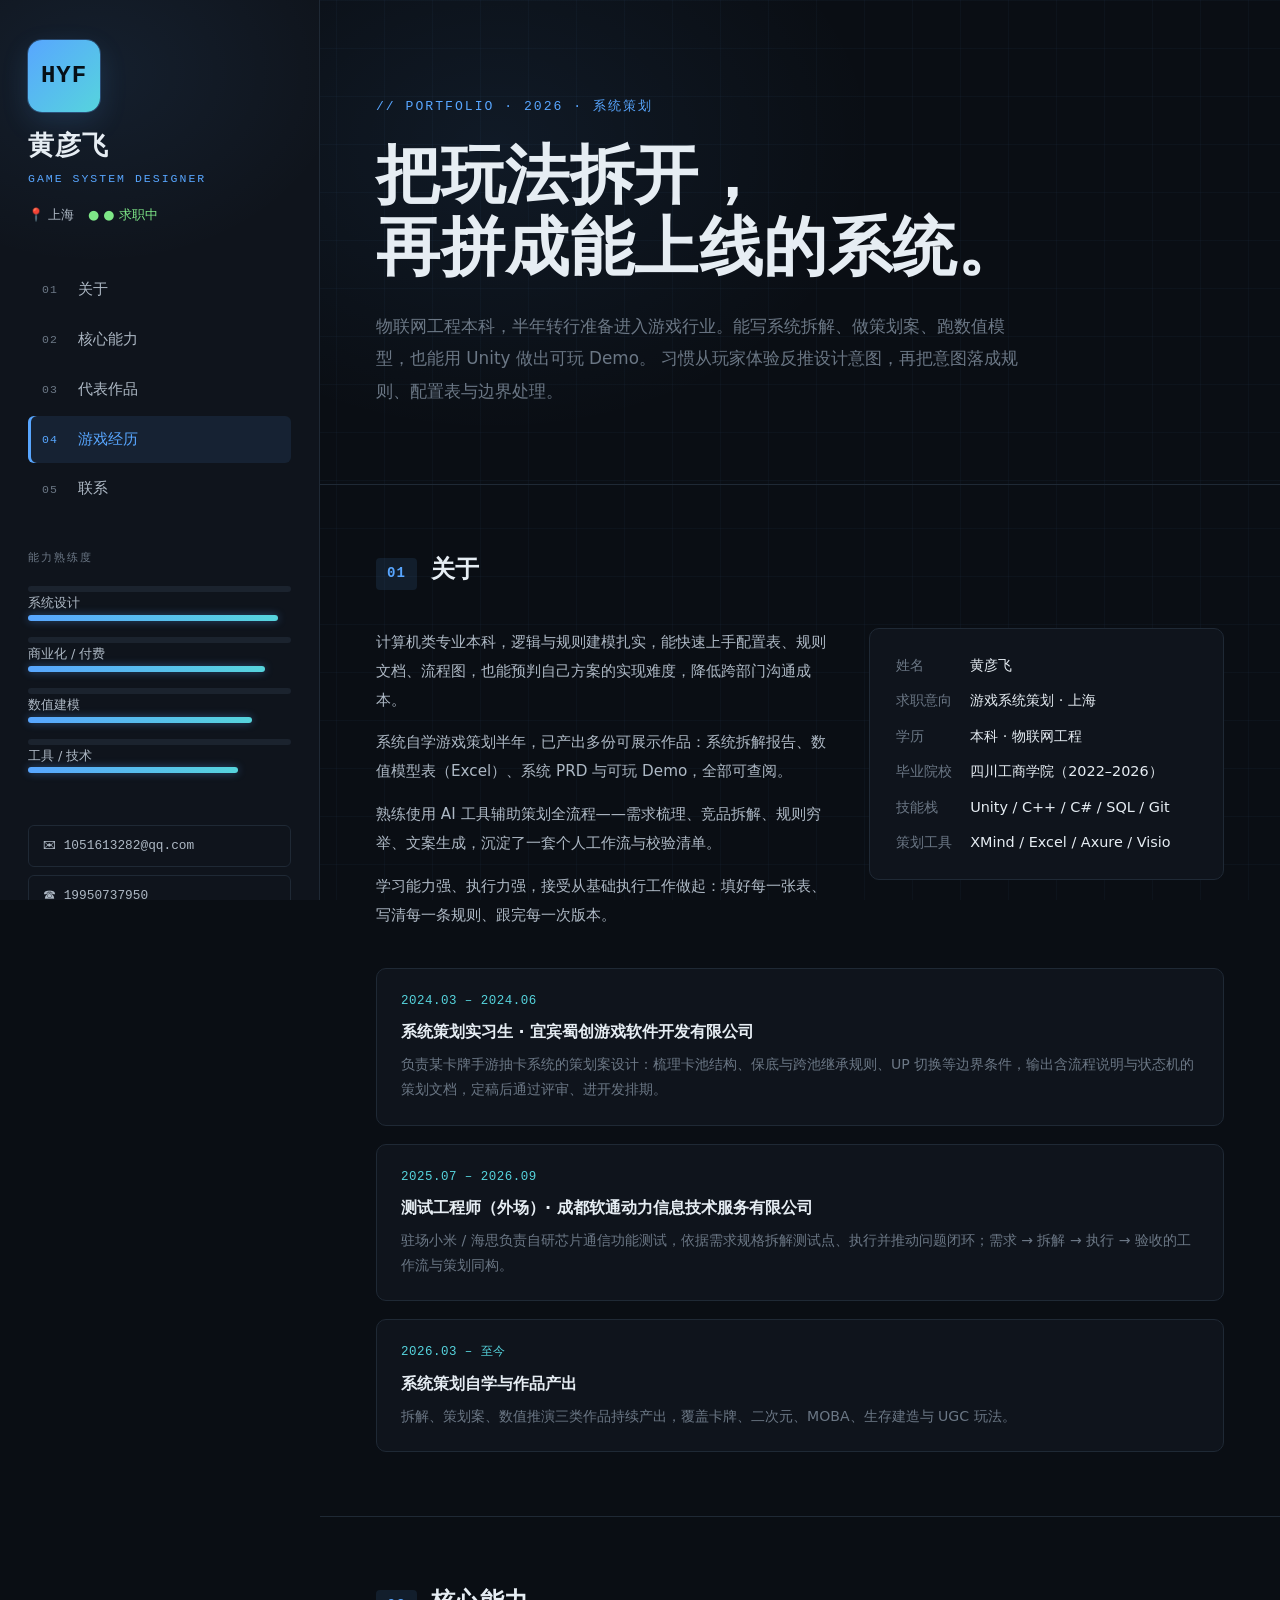
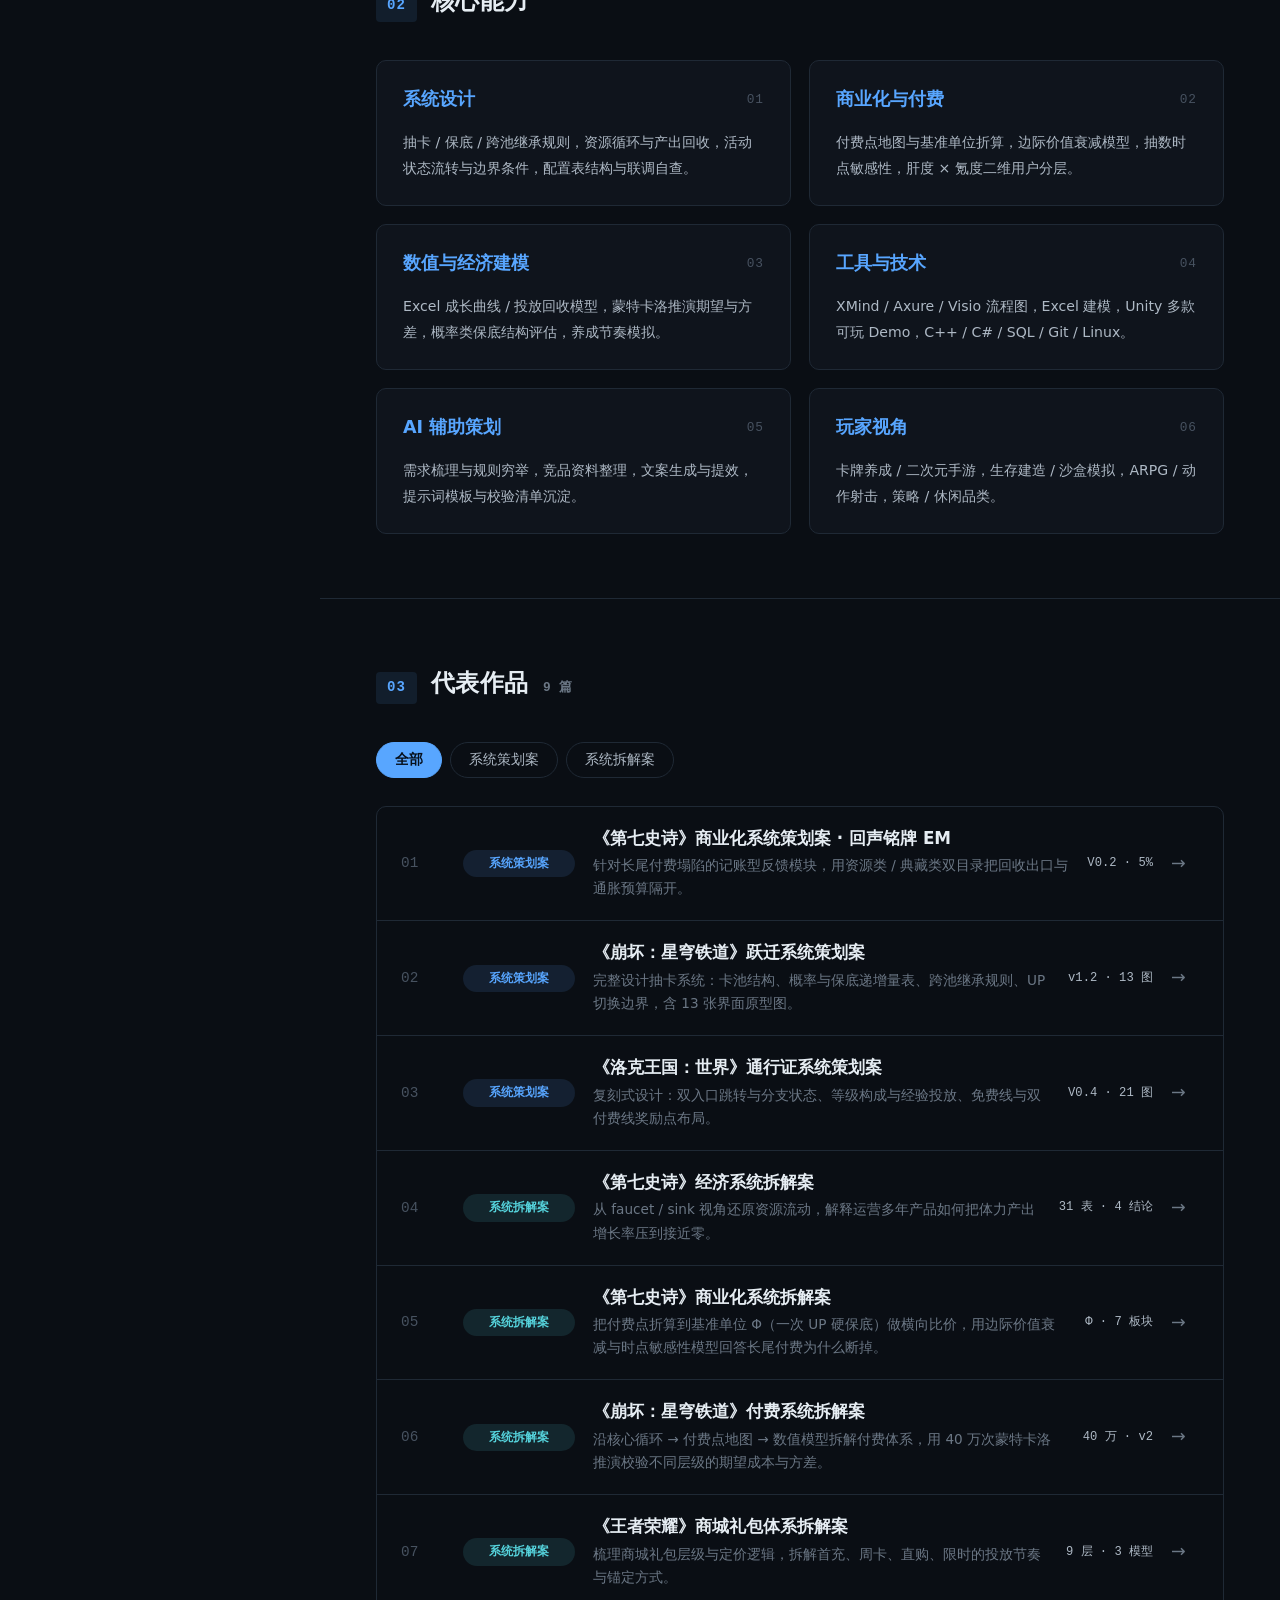
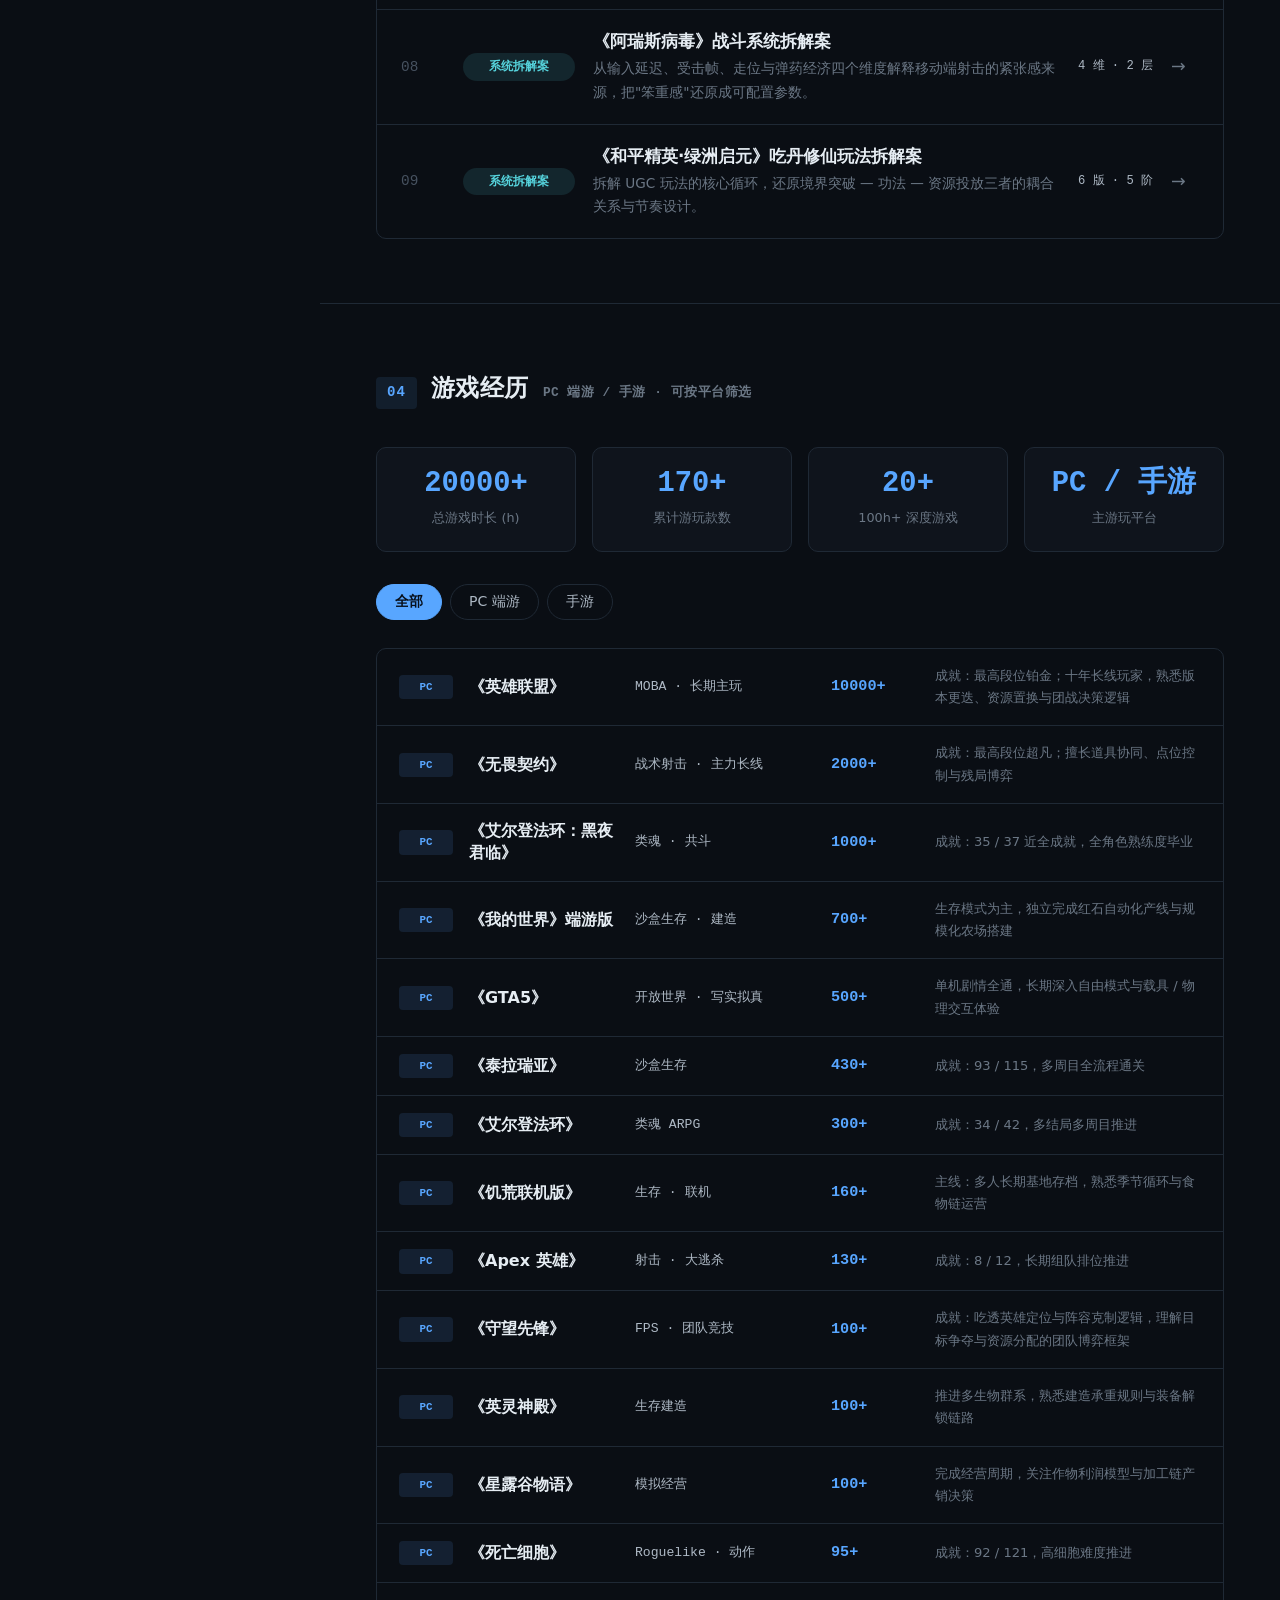
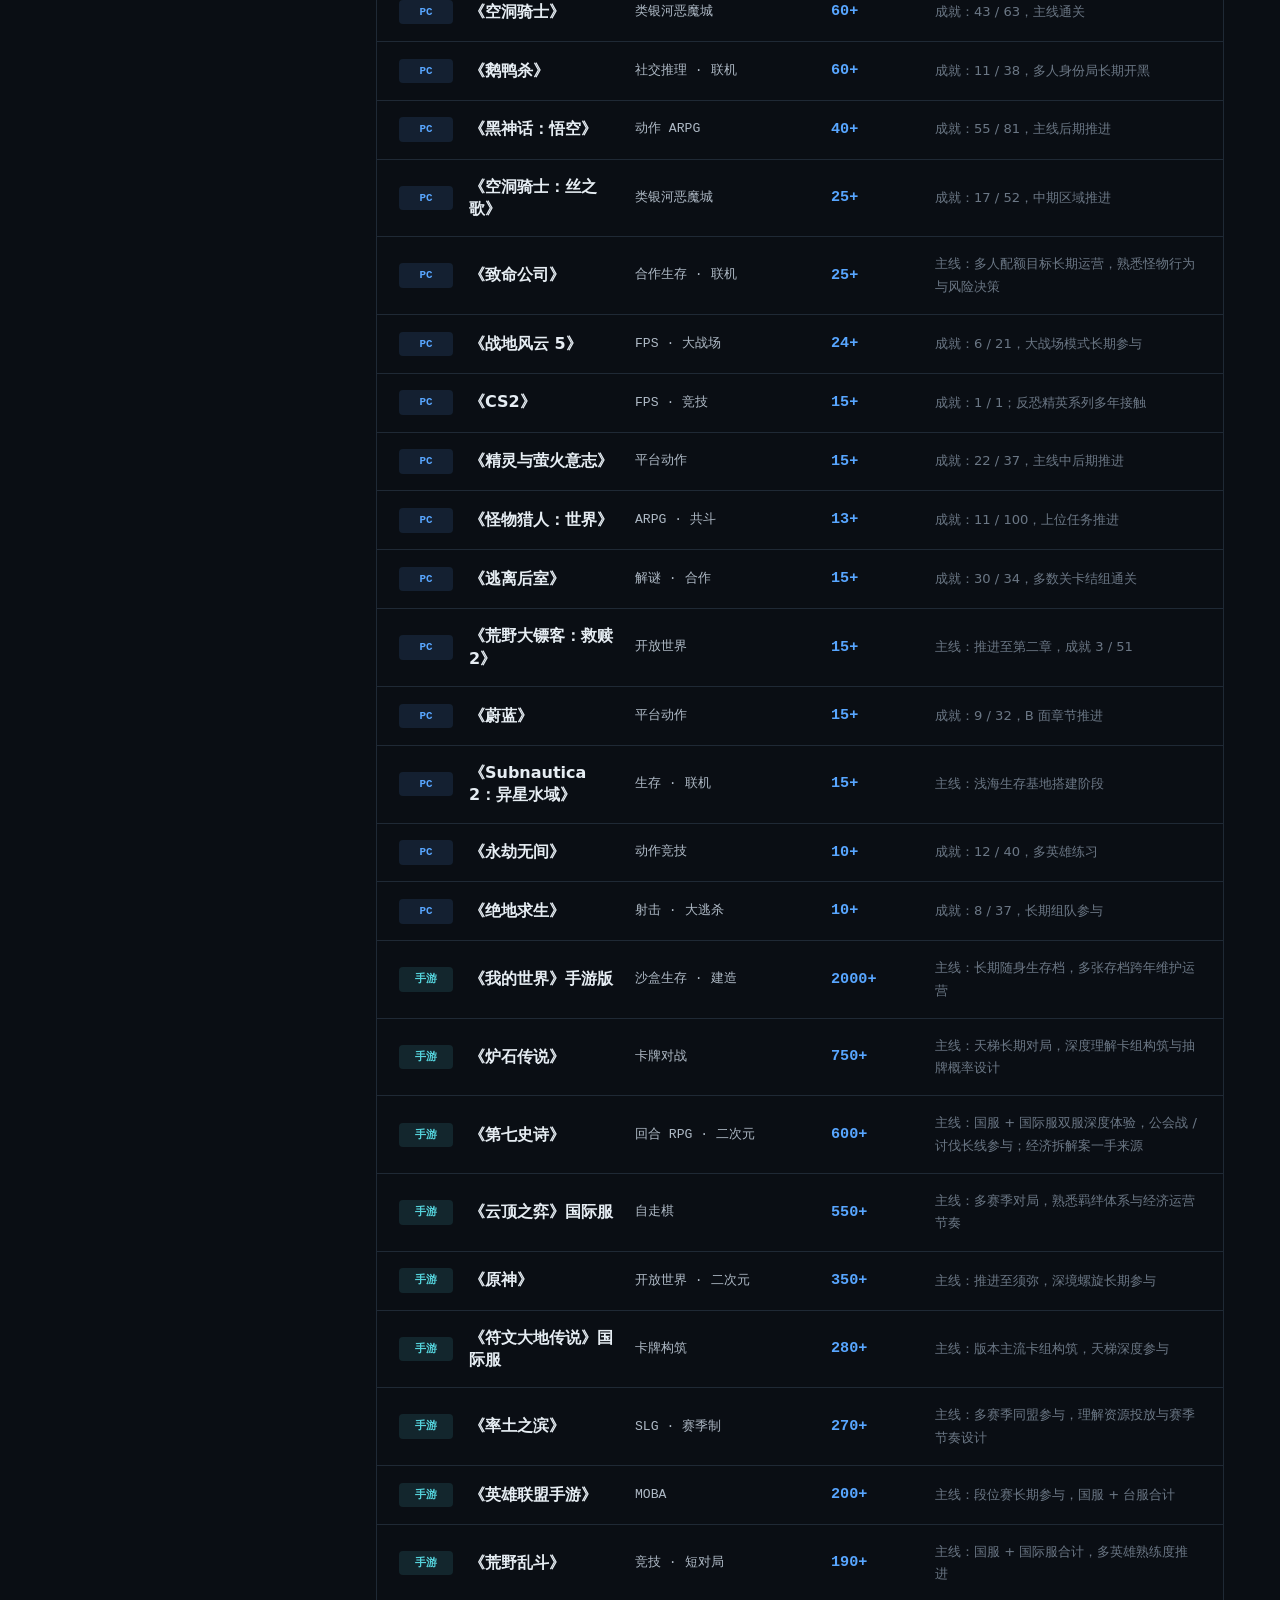
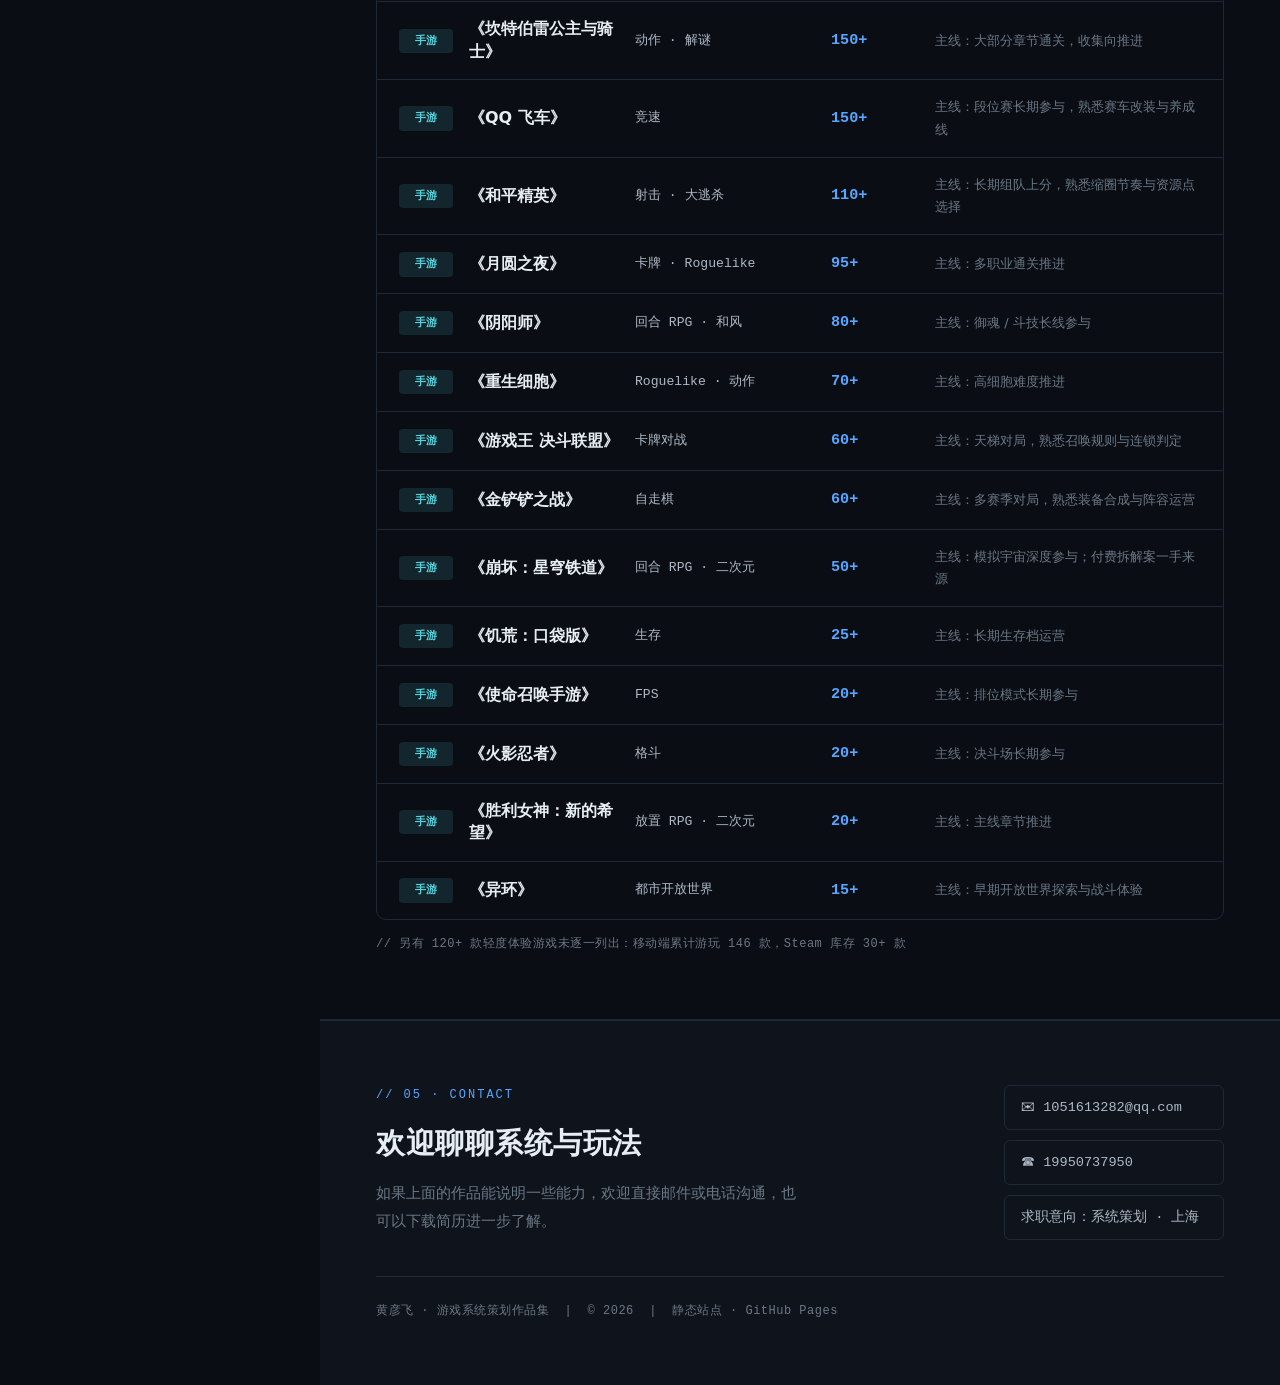
==== commit 54953821: "fix: 10-30h 区间值改为按进度定的固定时长（15+/10+）" ====
--- a/index.html
+++ b/index.html
@@ -277,12 +277,12 @@
         <div class="gamerow" data-pcat="pc"><span class="gamerow__plat plat--pc">PC</span><span class="gamerow__name">《CS2》</span><span class="gamerow__type">FPS · 竞技</span><span class="gamerow__h">15+</span><span class="gamerow__note">成就：1 / 1；反恐精英系列多年接触</span></div>
         <div class="gamerow" data-pcat="pc"><span class="gamerow__plat plat--pc">PC</span><span class="gamerow__name">《精灵与萤火意志》</span><span class="gamerow__type">平台动作</span><span class="gamerow__h">15+</span><span class="gamerow__note">成就：22 / 37，主线中后期推进</span></div>
         <div class="gamerow" data-pcat="pc"><span class="gamerow__plat plat--pc">PC</span><span class="gamerow__name">《怪物猎人：世界》</span><span class="gamerow__type">ARPG · 共斗</span><span class="gamerow__h">13+</span><span class="gamerow__note">成就：11 / 100，上位任务推进</span></div>
-        <div class="gamerow" data-pcat="pc"><span class="gamerow__plat plat--pc">PC</span><span class="gamerow__name">《逃离后室》</span><span class="gamerow__type">解谜 · 合作</span><span class="gamerow__h">10–30</span><span class="gamerow__note">成就：30 / 34，多数关卡结组通关</span></div>
-        <div class="gamerow" data-pcat="pc"><span class="gamerow__plat plat--pc">PC</span><span class="gamerow__name">《荒野大镖客：救赎 2》</span><span class="gamerow__type">开放世界</span><span class="gamerow__h">10–30</span><span class="gamerow__note">主线：推进至第二章，成就 3 / 51</span></div>
-        <div class="gamerow" data-pcat="pc"><span class="gamerow__plat plat--pc">PC</span><span class="gamerow__name">《蔚蓝》</span><span class="gamerow__type">平台动作</span><span class="gamerow__h">10–30</span><span class="gamerow__note">成就：9 / 32，B 面章节推进</span></div>
-        <div class="gamerow" data-pcat="pc"><span class="gamerow__plat plat--pc">PC</span><span class="gamerow__name">《Subnautica 2：异星水域》</span><span class="gamerow__type">生存 · 联机</span><span class="gamerow__h">10–30</span><span class="gamerow__note">主线：浅海生存基地搭建阶段</span></div>
-        <div class="gamerow" data-pcat="pc"><span class="gamerow__plat plat--pc">PC</span><span class="gamerow__name">《永劫无间》</span><span class="gamerow__type">动作竞技</span><span class="gamerow__h">10–30</span><span class="gamerow__note">成就：12 / 40，多英雄练习</span></div>
-        <div class="gamerow" data-pcat="pc"><span class="gamerow__plat plat--pc">PC</span><span class="gamerow__name">《绝地求生》</span><span class="gamerow__type">射击 · 大逃杀</span><span class="gamerow__h">10–30</span><span class="gamerow__note">成就：8 / 37，长期组队参与</span></div>
+        <div class="gamerow" data-pcat="pc"><span class="gamerow__plat plat--pc">PC</span><span class="gamerow__name">《逃离后室》</span><span class="gamerow__type">解谜 · 合作</span><span class="gamerow__h">15+</span><span class="gamerow__note">成就：30 / 34，多数关卡结组通关</span></div>
+        <div class="gamerow" data-pcat="pc"><span class="gamerow__plat plat--pc">PC</span><span class="gamerow__name">《荒野大镖客：救赎 2》</span><span class="gamerow__type">开放世界</span><span class="gamerow__h">15+</span><span class="gamerow__note">主线：推进至第二章，成就 3 / 51</span></div>
+        <div class="gamerow" data-pcat="pc"><span class="gamerow__plat plat--pc">PC</span><span class="gamerow__name">《蔚蓝》</span><span class="gamerow__type">平台动作</span><span class="gamerow__h">15+</span><span class="gamerow__note">成就：9 / 32，B 面章节推进</span></div>
+        <div class="gamerow" data-pcat="pc"><span class="gamerow__plat plat--pc">PC</span><span class="gamerow__name">《Subnautica 2：异星水域》</span><span class="gamerow__type">生存 · 联机</span><span class="gamerow__h">15+</span><span class="gamerow__note">主线：浅海生存基地搭建阶段</span></div>
+        <div class="gamerow" data-pcat="pc"><span class="gamerow__plat plat--pc">PC</span><span class="gamerow__name">《永劫无间》</span><span class="gamerow__type">动作竞技</span><span class="gamerow__h">10+</span><span class="gamerow__note">成就：12 / 40，多英雄练习</span></div>
+        <div class="gamerow" data-pcat="pc"><span class="gamerow__plat plat--pc">PC</span><span class="gamerow__name">《绝地求生》</span><span class="gamerow__type">射击 · 大逃杀</span><span class="gamerow__h">10+</span><span class="gamerow__note">成就：8 / 37，长期组队参与</span></div>
 
         <div class="gamerow" data-pcat="mobile"><span class="gamerow__plat plat--mobile">手游</span><span class="gamerow__name">《我的世界》手游版</span><span class="gamerow__type">沙盒生存 · 建造</span><span class="gamerow__h">2000+</span><span class="gamerow__note">主线：长期随身生存档，多张存档跨年维护运营</span></div>
         <div class="gamerow" data-pcat="mobile"><span class="gamerow__plat plat--mobile">手游</span><span class="gamerow__name">《炉石传说》</span><span class="gamerow__type">卡牌对战</span><span class="gamerow__h">750+</span><span class="gamerow__note">主线：天梯长期对局，深度理解卡组构筑与抽牌概率设计</span></div>
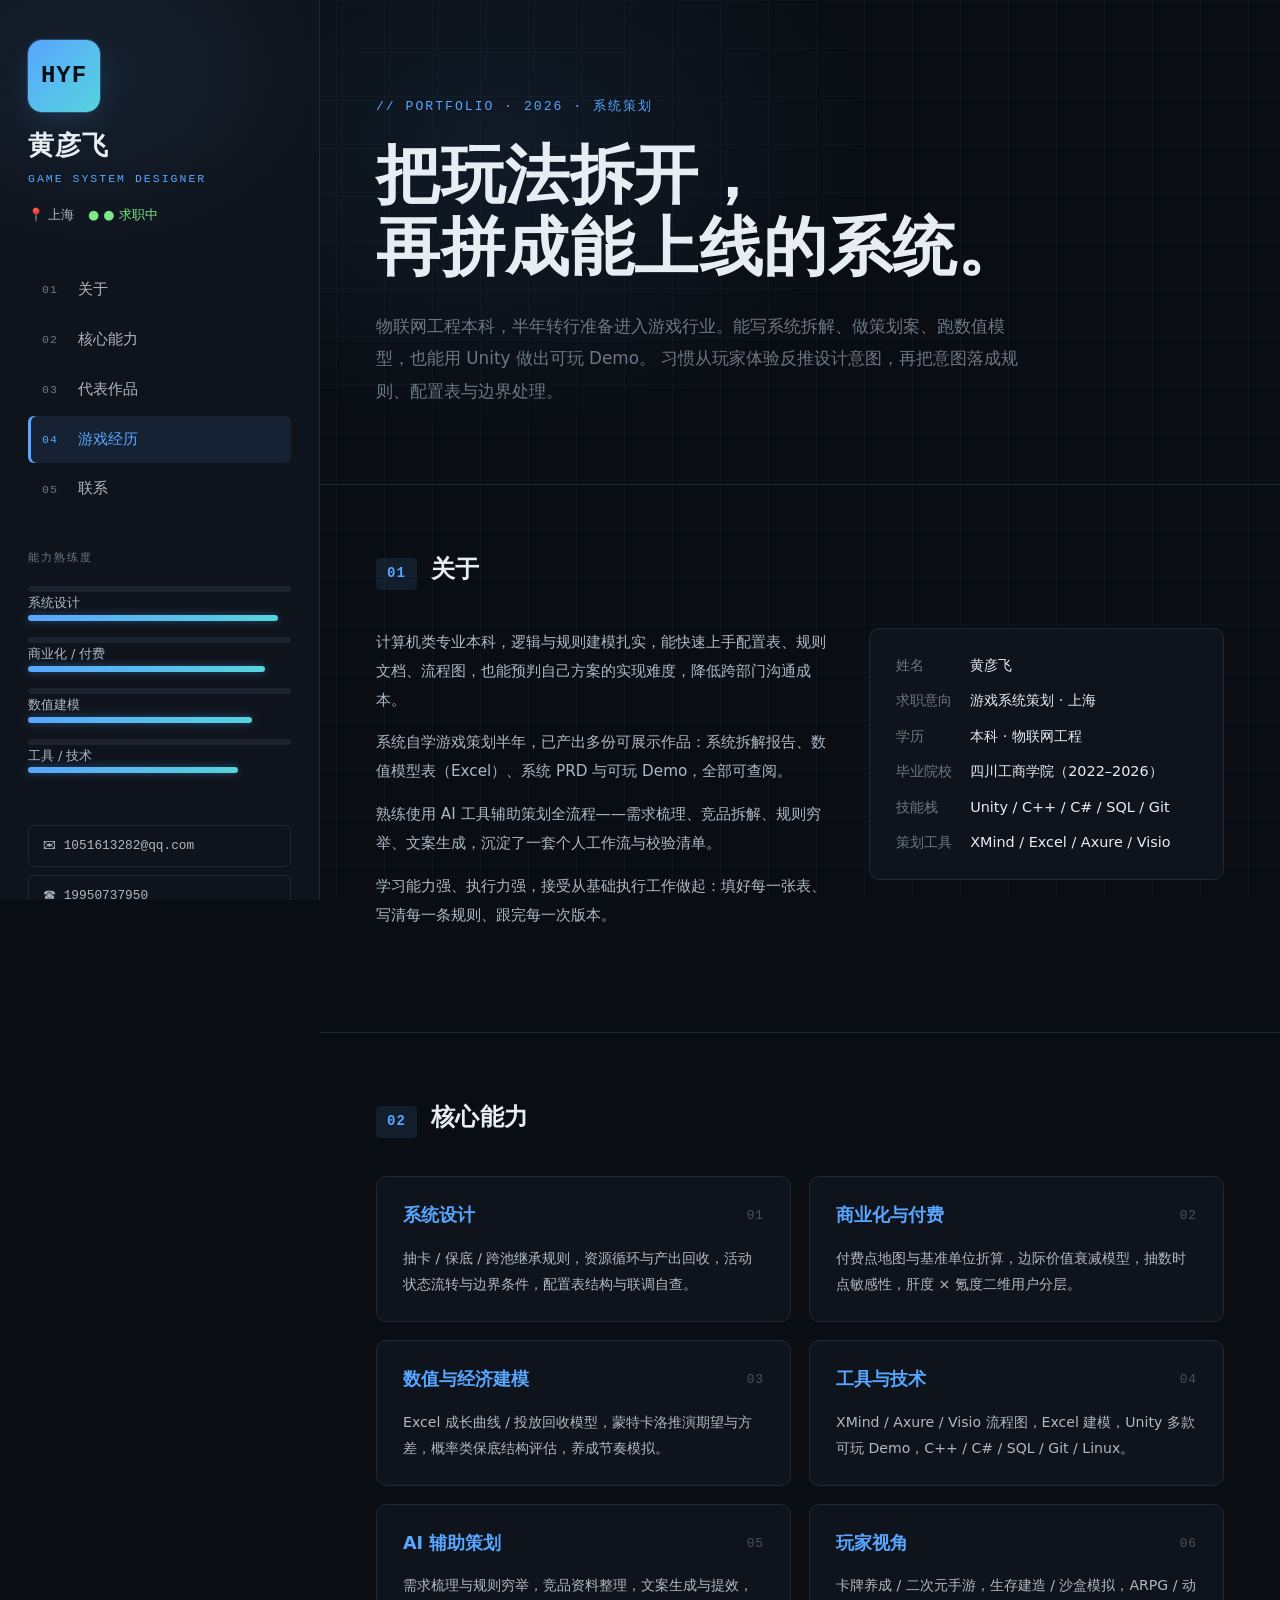
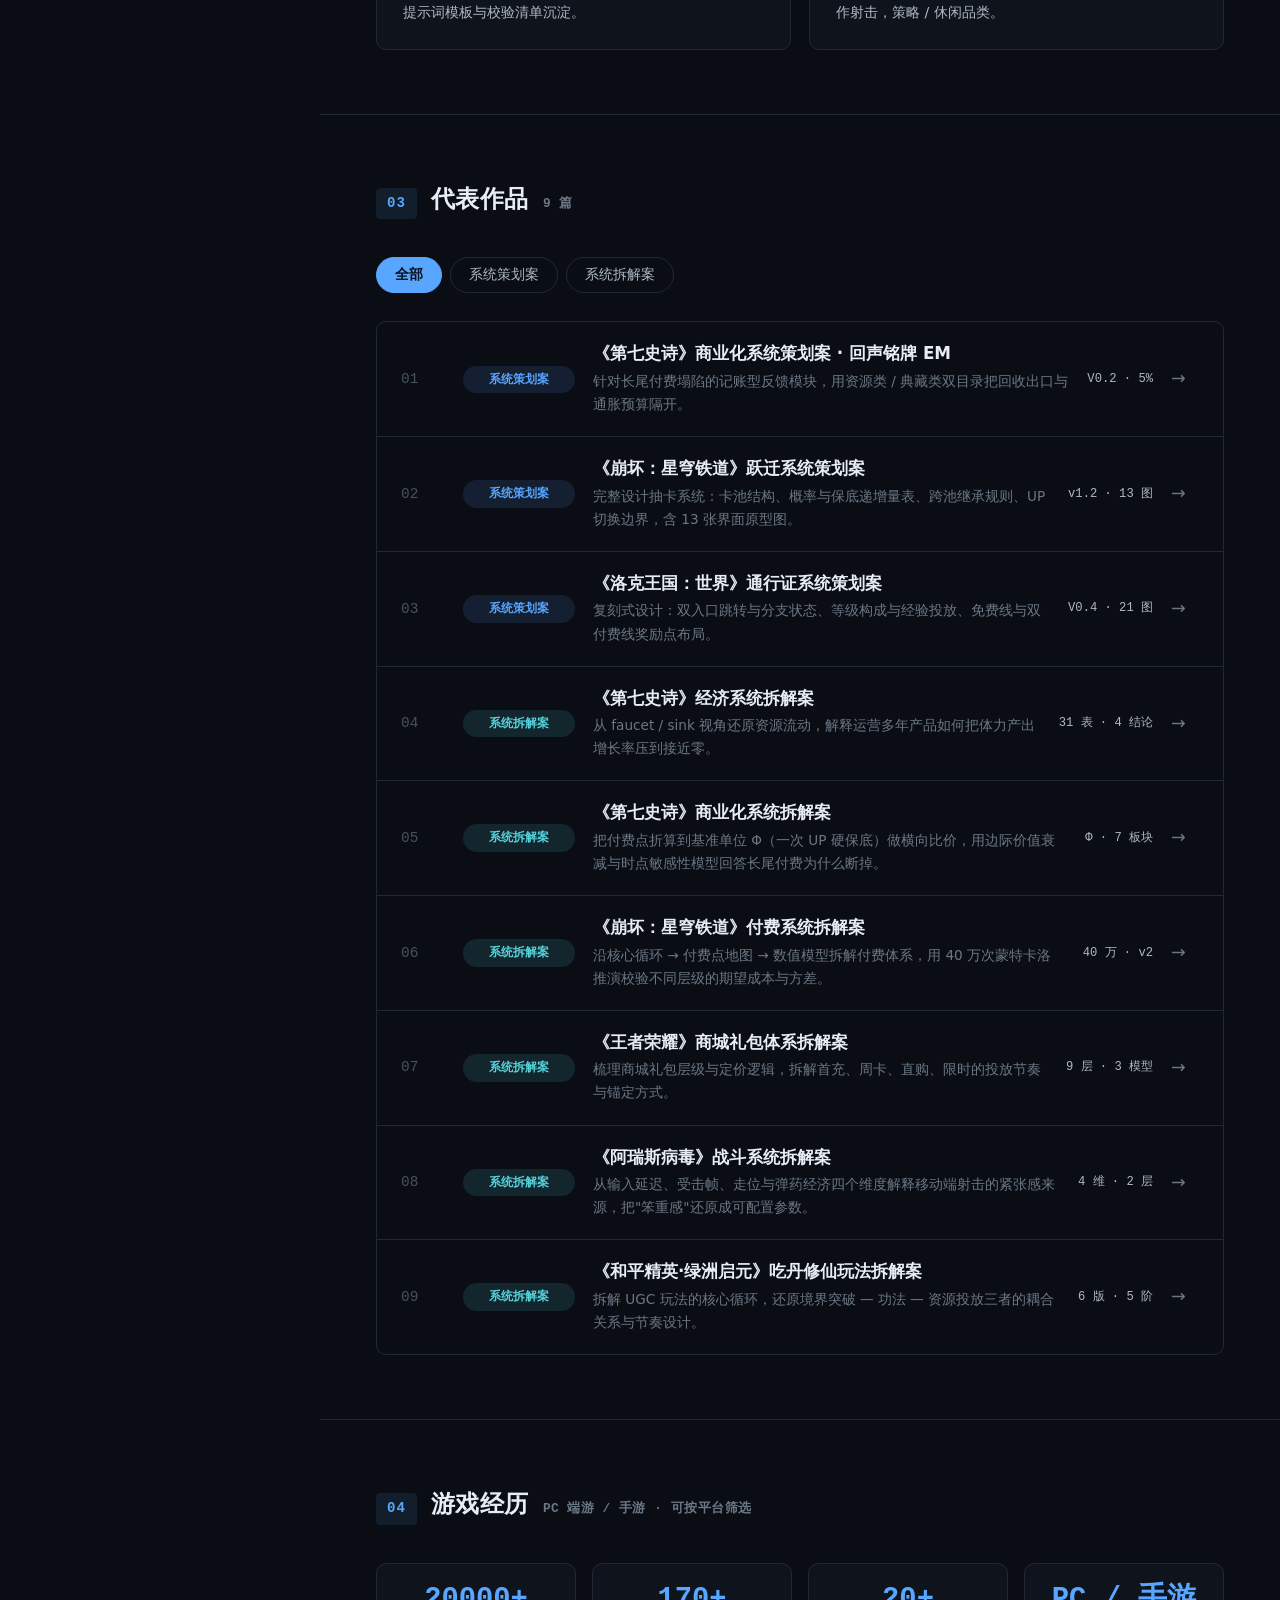
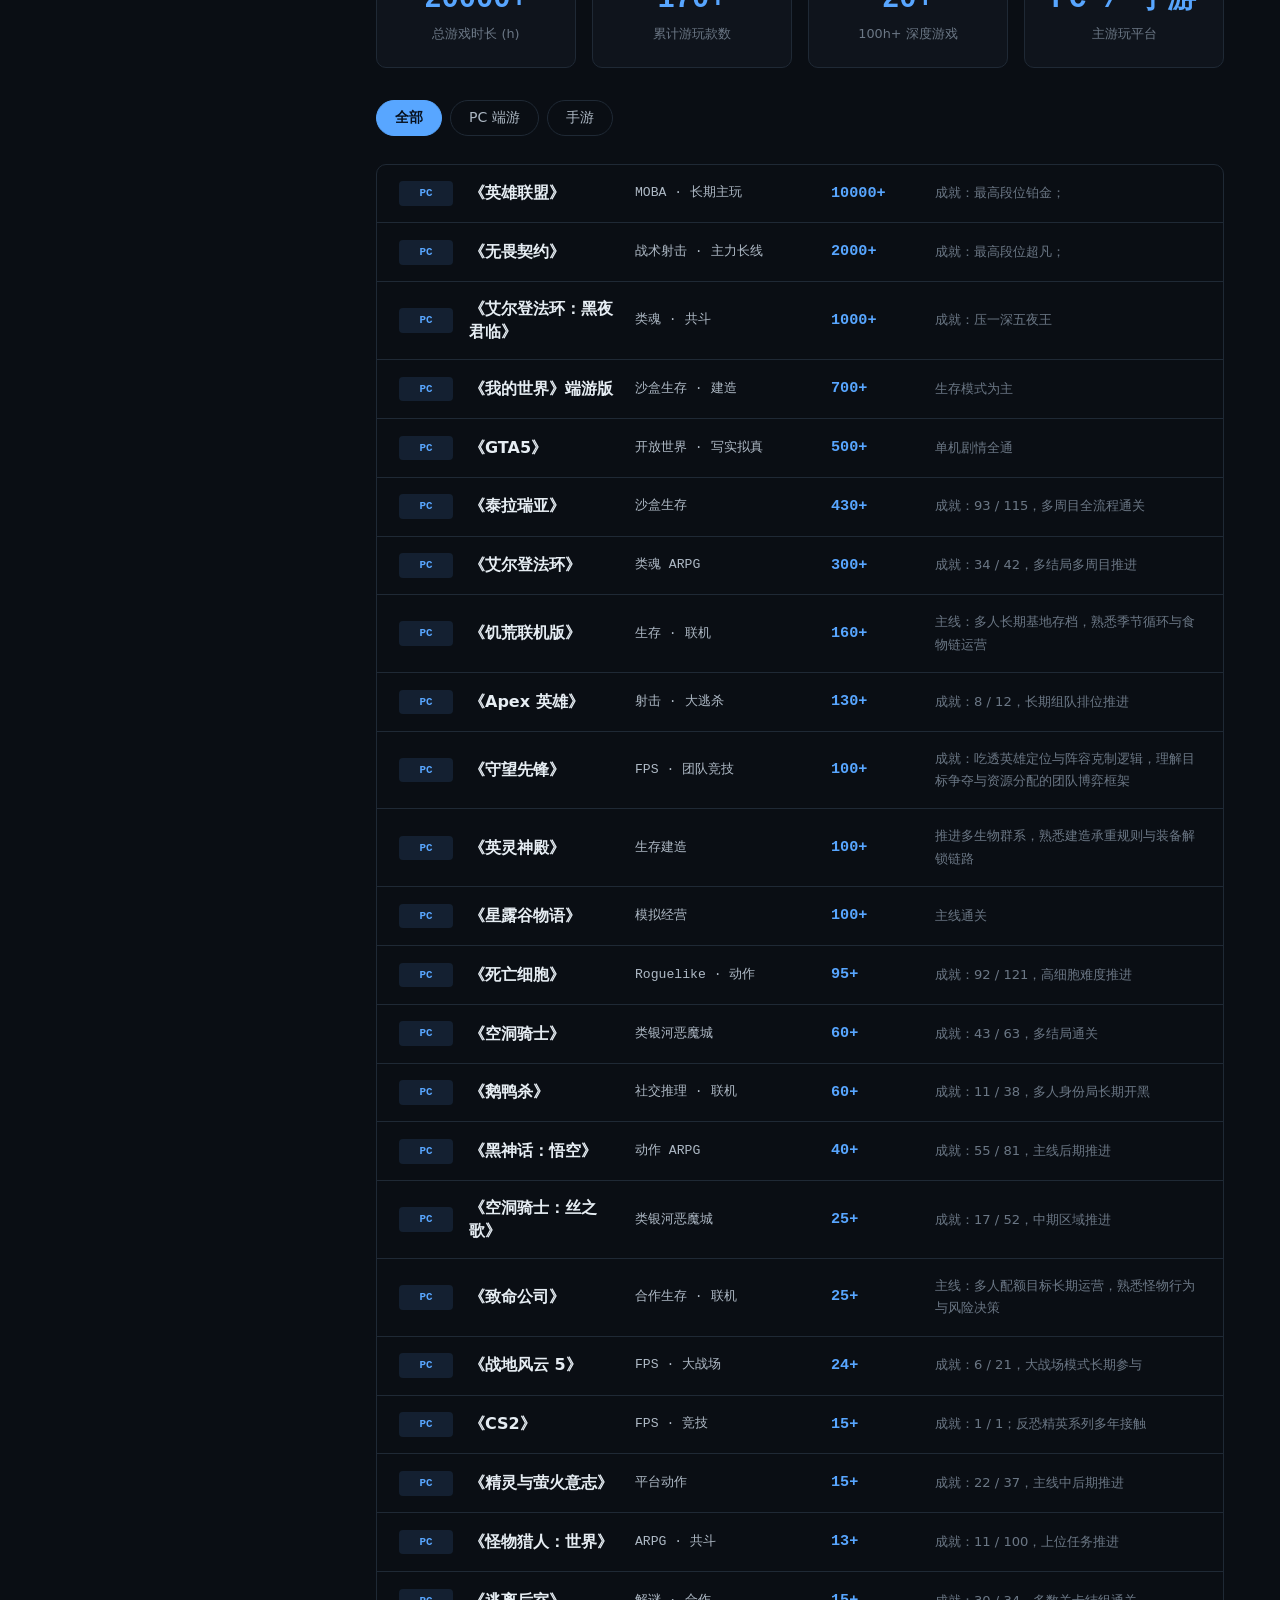
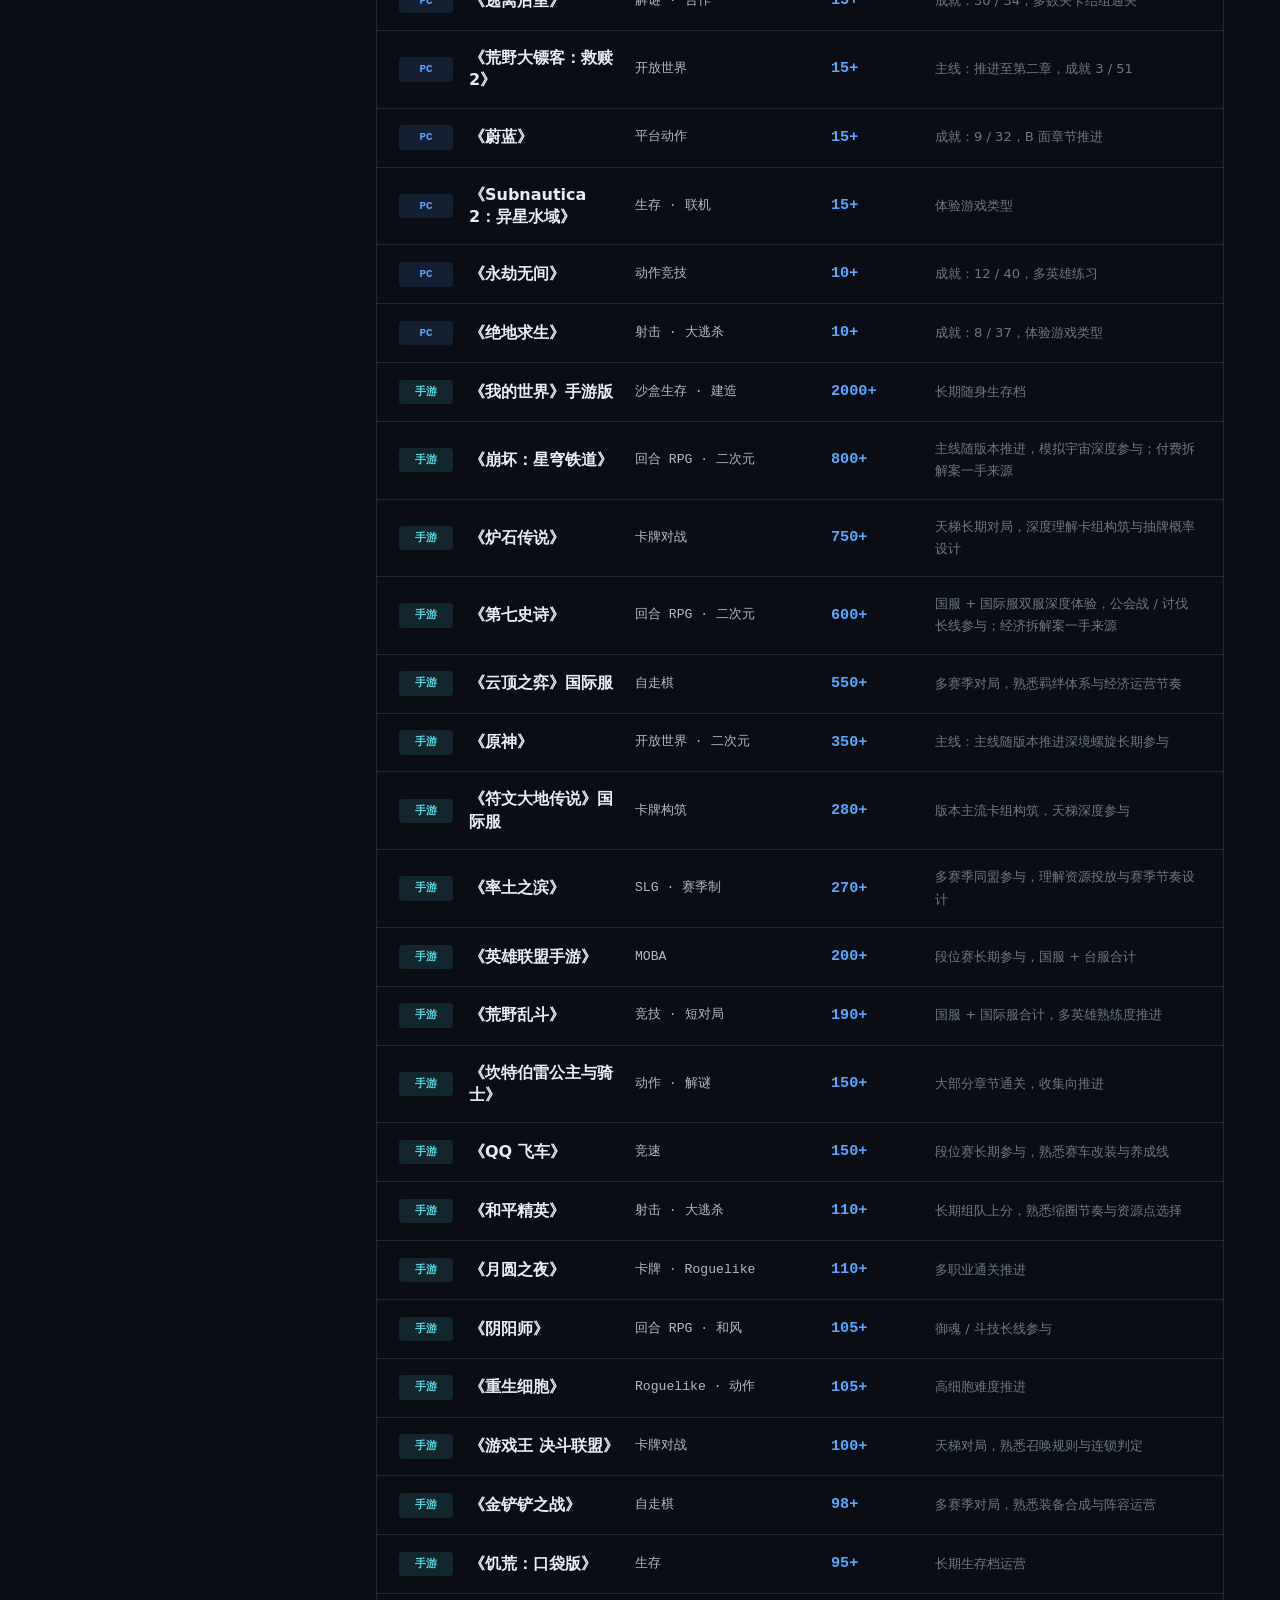
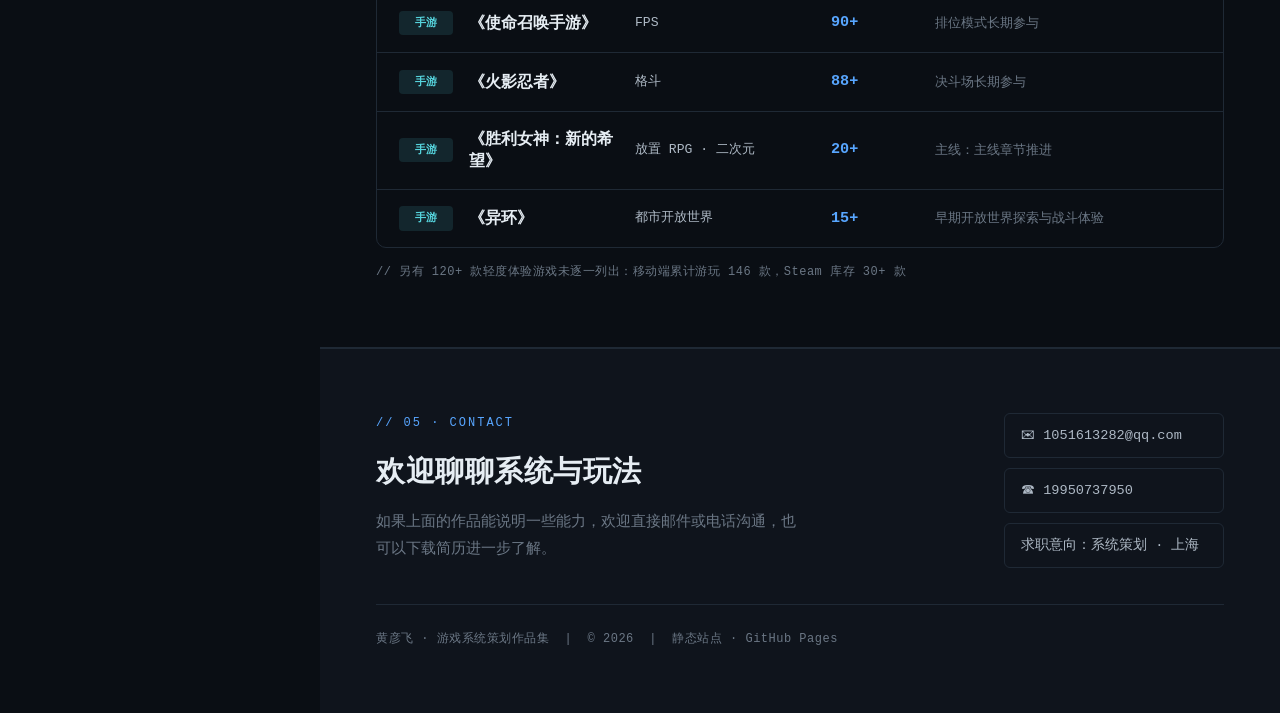
==== commit f638edad: "user edit: 移除关于区的经历时间线" ====
--- a/index.html
+++ b/index.html
@@ -76,23 +76,6 @@
           <dt>策划工具</dt><dd>XMind / Excel / Axure / Visio</dd>
         </dl>
       </div>
-      <div class="timeline2">
-        <div class="tl">
-          <div class="tl__time">2024.03 – 2024.06</div>
-          <div class="tl__title">系统策划实习生 · 宜宾蜀创游戏软件开发有限公司</div>
-          <div class="tl__desc">负责某卡牌手游抽卡系统的策划案设计：梳理卡池结构、保底与跨池继承规则、UP 切换等边界条件，输出含流程说明与状态机的策划文档，定稿后通过评审、进开发排期。</div>
-        </div>
-        <div class="tl">
-          <div class="tl__time">2025.07 – 2026.09</div>
-          <div class="tl__title">测试工程师（外场）· 成都软通动力信息技术服务有限公司</div>
-          <div class="tl__desc">驻场小米 / 海思负责自研芯片通信功能测试，依据需求规格拆解测试点、执行并推动问题闭环；需求 → 拆解 → 执行 → 验收的工作流与策划同构。</div>
-        </div>
-        <div class="tl">
-          <div class="tl__time">2026.03 – 至今</div>
-          <div class="tl__title">系统策划自学与作品产出</div>
-          <div class="tl__desc">拆解、策划案、数值推演三类作品持续产出，覆盖卡牌、二次元、MOBA、生存建造与 UGC 玩法。</div>
-        </div>
-      </div>
     </section>
 
     <!-- 02 核心能力 -->
@@ -255,58 +238,58 @@
       </div>
       <div class="gamelist" id="gamelist">
 
-        <div class="gamerow" data-pcat="pc"><span class="gamerow__plat plat--pc">PC</span><span class="gamerow__name">《英雄联盟》</span><span class="gamerow__type">MOBA · 长期主玩</span><span class="gamerow__h">10000+</span><span class="gamerow__note">成就：最高段位铂金；十年长线玩家，熟悉版本更迭、资源置换与团战决策逻辑</span></div>
-        <div class="gamerow" data-pcat="pc"><span class="gamerow__plat plat--pc">PC</span><span class="gamerow__name">《无畏契约》</span><span class="gamerow__type">战术射击 · 主力长线</span><span class="gamerow__h">2000+</span><span class="gamerow__note">成就：最高段位超凡；擅长道具协同、点位控制与残局博弈</span></div>
-        <div class="gamerow" data-pcat="pc"><span class="gamerow__plat plat--pc">PC</span><span class="gamerow__name">《艾尔登法环：黑夜君临》</span><span class="gamerow__type">类魂 · 共斗</span><span class="gamerow__h">1000+</span><span class="gamerow__note">成就：35 / 37 近全成就，全角色熟练度毕业</span></div>
-        <div class="gamerow" data-pcat="pc"><span class="gamerow__plat plat--pc">PC</span><span class="gamerow__name">《我的世界》端游版</span><span class="gamerow__type">沙盒生存 · 建造</span><span class="gamerow__h">700+</span><span class="gamerow__note">生存模式为主，独立完成红石自动化产线与规模化农场搭建</span></div>
-        <div class="gamerow" data-pcat="pc"><span class="gamerow__plat plat--pc">PC</span><span class="gamerow__name">《GTA5》</span><span class="gamerow__type">开放世界 · 写实拟真</span><span class="gamerow__h">500+</span><span class="gamerow__note">单机剧情全通，长期深入自由模式与载具 / 物理交互体验</span></div>
-        <div class="gamerow" data-pcat="pc"><span class="gamerow__plat plat--pc">PC</span><span class="gamerow__name">《泰拉瑞亚》</span><span class="gamerow__type">沙盒生存</span><span class="gamerow__h">430+</span><span class="gamerow__note">成就：93 / 115，多周目全流程通关</span></div>
-        <div class="gamerow" data-pcat="pc"><span class="gamerow__plat plat--pc">PC</span><span class="gamerow__name">《艾尔登法环》</span><span class="gamerow__type">类魂 ARPG</span><span class="gamerow__h">300+</span><span class="gamerow__note">成就：34 / 42，多结局多周目推进</span></div>
-        <div class="gamerow" data-pcat="pc"><span class="gamerow__plat plat--pc">PC</span><span class="gamerow__name">《饥荒联机版》</span><span class="gamerow__type">生存 · 联机</span><span class="gamerow__h">160+</span><span class="gamerow__note">主线：多人长期基地存档，熟悉季节循环与食物链运营</span></div>
-        <div class="gamerow" data-pcat="pc"><span class="gamerow__plat plat--pc">PC</span><span class="gamerow__name">《Apex 英雄》</span><span class="gamerow__type">射击 · 大逃杀</span><span class="gamerow__h">130+</span><span class="gamerow__note">成就：8 / 12，长期组队排位推进</span></div>
-        <div class="gamerow" data-pcat="pc"><span class="gamerow__plat plat--pc">PC</span><span class="gamerow__name">《守望先锋》</span><span class="gamerow__type">FPS · 团队竞技</span><span class="gamerow__h">100+</span><span class="gamerow__note">成就：吃透英雄定位与阵容克制逻辑，理解目标争夺与资源分配的团队博弈框架</span></div>
-        <div class="gamerow" data-pcat="pc"><span class="gamerow__plat plat--pc">PC</span><span class="gamerow__name">《英灵神殿》</span><span class="gamerow__type">生存建造</span><span class="gamerow__h">100+</span><span class="gamerow__note">推进多生物群系，熟悉建造承重规则与装备解锁链路</span></div>
-        <div class="gamerow" data-pcat="pc"><span class="gamerow__plat plat--pc">PC</span><span class="gamerow__name">《星露谷物语》</span><span class="gamerow__type">模拟经营</span><span class="gamerow__h">100+</span><span class="gamerow__note">完成经营周期，关注作物利润模型与加工链产销决策</span></div>
-        <div class="gamerow" data-pcat="pc"><span class="gamerow__plat plat--pc">PC</span><span class="gamerow__name">《死亡细胞》</span><span class="gamerow__type">Roguelike · 动作</span><span class="gamerow__h">95+</span><span class="gamerow__note">成就：92 / 121，高细胞难度推进</span></div>
-        <div class="gamerow" data-pcat="pc"><span class="gamerow__plat plat--pc">PC</span><span class="gamerow__name">《空洞骑士》</span><span class="gamerow__type">类银河恶魔城</span><span class="gamerow__h">60+</span><span class="gamerow__note">成就：43 / 63，主线通关</span></div>
-        <div class="gamerow" data-pcat="pc"><span class="gamerow__plat plat--pc">PC</span><span class="gamerow__name">《鹅鸭杀》</span><span class="gamerow__type">社交推理 · 联机</span><span class="gamerow__h">60+</span><span class="gamerow__note">成就：11 / 38，多人身份局长期开黑</span></div>
-        <div class="gamerow" data-pcat="pc"><span class="gamerow__plat plat--pc">PC</span><span class="gamerow__name">《黑神话：悟空》</span><span class="gamerow__type">动作 ARPG</span><span class="gamerow__h">40+</span><span class="gamerow__note">成就：55 / 81，主线后期推进</span></div>
-        <div class="gamerow" data-pcat="pc"><span class="gamerow__plat plat--pc">PC</span><span class="gamerow__name">《空洞骑士：丝之歌》</span><span class="gamerow__type">类银河恶魔城</span><span class="gamerow__h">25+</span><span class="gamerow__note">成就：17 / 52，中期区域推进</span></div>
-        <div class="gamerow" data-pcat="pc"><span class="gamerow__plat plat--pc">PC</span><span class="gamerow__name">《致命公司》</span><span class="gamerow__type">合作生存 · 联机</span><span class="gamerow__h">25+</span><span class="gamerow__note">主线：多人配额目标长期运营，熟悉怪物行为与风险决策</span></div>
-        <div class="gamerow" data-pcat="pc"><span class="gamerow__plat plat--pc">PC</span><span class="gamerow__name">《战地风云 5》</span><span class="gamerow__type">FPS · 大战场</span><span class="gamerow__h">24+</span><span class="gamerow__note">成就：6 / 21，大战场模式长期参与</span></div>
-        <div class="gamerow" data-pcat="pc"><span class="gamerow__plat plat--pc">PC</span><span class="gamerow__name">《CS2》</span><span class="gamerow__type">FPS · 竞技</span><span class="gamerow__h">15+</span><span class="gamerow__note">成就：1 / 1；反恐精英系列多年接触</span></div>
-        <div class="gamerow" data-pcat="pc"><span class="gamerow__plat plat--pc">PC</span><span class="gamerow__name">《精灵与萤火意志》</span><span class="gamerow__type">平台动作</span><span class="gamerow__h">15+</span><span class="gamerow__note">成就：22 / 37，主线中后期推进</span></div>
-        <div class="gamerow" data-pcat="pc"><span class="gamerow__plat plat--pc">PC</span><span class="gamerow__name">《怪物猎人：世界》</span><span class="gamerow__type">ARPG · 共斗</span><span class="gamerow__h">13+</span><span class="gamerow__note">成就：11 / 100，上位任务推进</span></div>
-        <div class="gamerow" data-pcat="pc"><span class="gamerow__plat plat--pc">PC</span><span class="gamerow__name">《逃离后室》</span><span class="gamerow__type">解谜 · 合作</span><span class="gamerow__h">15+</span><span class="gamerow__note">成就：30 / 34，多数关卡结组通关</span></div>
-        <div class="gamerow" data-pcat="pc"><span class="gamerow__plat plat--pc">PC</span><span class="gamerow__name">《荒野大镖客：救赎 2》</span><span class="gamerow__type">开放世界</span><span class="gamerow__h">15+</span><span class="gamerow__note">主线：推进至第二章，成就 3 / 51</span></div>
-        <div class="gamerow" data-pcat="pc"><span class="gamerow__plat plat--pc">PC</span><span class="gamerow__name">《蔚蓝》</span><span class="gamerow__type">平台动作</span><span class="gamerow__h">15+</span><span class="gamerow__note">成就：9 / 32，B 面章节推进</span></div>
-        <div class="gamerow" data-pcat="pc"><span class="gamerow__plat plat--pc">PC</span><span class="gamerow__name">《Subnautica 2：异星水域》</span><span class="gamerow__type">生存 · 联机</span><span class="gamerow__h">15+</span><span class="gamerow__note">主线：浅海生存基地搭建阶段</span></div>
-        <div class="gamerow" data-pcat="pc"><span class="gamerow__plat plat--pc">PC</span><span class="gamerow__name">《永劫无间》</span><span class="gamerow__type">动作竞技</span><span class="gamerow__h">10+</span><span class="gamerow__note">成就：12 / 40，多英雄练习</span></div>
-        <div class="gamerow" data-pcat="pc"><span class="gamerow__plat plat--pc">PC</span><span class="gamerow__name">《绝地求生》</span><span class="gamerow__type">射击 · 大逃杀</span><span class="gamerow__h">10+</span><span class="gamerow__note">成就：8 / 37，长期组队参与</span></div>
-
-        <div class="gamerow" data-pcat="mobile"><span class="gamerow__plat plat--mobile">手游</span><span class="gamerow__name">《我的世界》手游版</span><span class="gamerow__type">沙盒生存 · 建造</span><span class="gamerow__h">2000+</span><span class="gamerow__note">主线：长期随身生存档，多张存档跨年维护运营</span></div>
-        <div class="gamerow" data-pcat="mobile"><span class="gamerow__plat plat--mobile">手游</span><span class="gamerow__name">《炉石传说》</span><span class="gamerow__type">卡牌对战</span><span class="gamerow__h">750+</span><span class="gamerow__note">主线：天梯长期对局，深度理解卡组构筑与抽牌概率设计</span></div>
-        <div class="gamerow" data-pcat="mobile"><span class="gamerow__plat plat--mobile">手游</span><span class="gamerow__name">《第七史诗》</span><span class="gamerow__type">回合 RPG · 二次元</span><span class="gamerow__h">600+</span><span class="gamerow__note">主线：国服 + 国际服双服深度体验，公会战 / 讨伐长线参与；经济拆解案一手来源</span></div>
-        <div class="gamerow" data-pcat="mobile"><span class="gamerow__plat plat--mobile">手游</span><span class="gamerow__name">《云顶之弈》国际服</span><span class="gamerow__type">自走棋</span><span class="gamerow__h">550+</span><span class="gamerow__note">主线：多赛季对局，熟悉羁绊体系与经济运营节奏</span></div>
-        <div class="gamerow" data-pcat="mobile"><span class="gamerow__plat plat--mobile">手游</span><span class="gamerow__name">《原神》</span><span class="gamerow__type">开放世界 · 二次元</span><span class="gamerow__h">350+</span><span class="gamerow__note">主线：推进至须弥，深境螺旋长期参与</span></div>
-        <div class="gamerow" data-pcat="mobile"><span class="gamerow__plat plat--mobile">手游</span><span class="gamerow__name">《符文大地传说》国际服</span><span class="gamerow__type">卡牌构筑</span><span class="gamerow__h">280+</span><span class="gamerow__note">主线：版本主流卡组构筑，天梯深度参与</span></div>
-        <div class="gamerow" data-pcat="mobile"><span class="gamerow__plat plat--mobile">手游</span><span class="gamerow__name">《率土之滨》</span><span class="gamerow__type">SLG · 赛季制</span><span class="gamerow__h">270+</span><span class="gamerow__note">主线：多赛季同盟参与，理解资源投放与赛季节奏设计</span></div>
-        <div class="gamerow" data-pcat="mobile"><span class="gamerow__plat plat--mobile">手游</span><span class="gamerow__name">《英雄联盟手游》</span><span class="gamerow__type">MOBA</span><span class="gamerow__h">200+</span><span class="gamerow__note">主线：段位赛长期参与，国服 + 台服合计</span></div>
-        <div class="gamerow" data-pcat="mobile"><span class="gamerow__plat plat--mobile">手游</span><span class="gamerow__name">《荒野乱斗》</span><span class="gamerow__type">竞技 · 短对局</span><span class="gamerow__h">190+</span><span class="gamerow__note">主线：国服 + 国际服合计，多英雄熟练度推进</span></div>
-        <div class="gamerow" data-pcat="mobile"><span class="gamerow__plat plat--mobile">手游</span><span class="gamerow__name">《坎特伯雷公主与骑士》</span><span class="gamerow__type">动作 · 解谜</span><span class="gamerow__h">150+</span><span class="gamerow__note">主线：大部分章节通关，收集向推进</span></div>
-        <div class="gamerow" data-pcat="mobile"><span class="gamerow__plat plat--mobile">手游</span><span class="gamerow__name">《QQ 飞车》</span><span class="gamerow__type">竞速</span><span class="gamerow__h">150+</span><span class="gamerow__note">主线：段位赛长期参与，熟悉赛车改装与养成线</span></div>
-        <div class="gamerow" data-pcat="mobile"><span class="gamerow__plat plat--mobile">手游</span><span class="gamerow__name">《和平精英》</span><span class="gamerow__type">射击 · 大逃杀</span><span class="gamerow__h">110+</span><span class="gamerow__note">主线：长期组队上分，熟悉缩圈节奏与资源点选择</span></div>
-        <div class="gamerow" data-pcat="mobile"><span class="gamerow__plat plat--mobile">手游</span><span class="gamerow__name">《月圆之夜》</span><span class="gamerow__type">卡牌 · Roguelike</span><span class="gamerow__h">95+</span><span class="gamerow__note">主线：多职业通关推进</span></div>
-        <div class="gamerow" data-pcat="mobile"><span class="gamerow__plat plat--mobile">手游</span><span class="gamerow__name">《阴阳师》</span><span class="gamerow__type">回合 RPG · 和风</span><span class="gamerow__h">80+</span><span class="gamerow__note">主线：御魂 / 斗技长线参与</span></div>
-        <div class="gamerow" data-pcat="mobile"><span class="gamerow__plat plat--mobile">手游</span><span class="gamerow__name">《重生细胞》</span><span class="gamerow__type">Roguelike · 动作</span><span class="gamerow__h">70+</span><span class="gamerow__note">主线：高细胞难度推进</span></div>
-        <div class="gamerow" data-pcat="mobile"><span class="gamerow__plat plat--mobile">手游</span><span class="gamerow__name">《游戏王 决斗联盟》</span><span class="gamerow__type">卡牌对战</span><span class="gamerow__h">60+</span><span class="gamerow__note">主线：天梯对局，熟悉召唤规则与连锁判定</span></div>
-        <div class="gamerow" data-pcat="mobile"><span class="gamerow__plat plat--mobile">手游</span><span class="gamerow__name">《金铲铲之战》</span><span class="gamerow__type">自走棋</span><span class="gamerow__h">60+</span><span class="gamerow__note">主线：多赛季对局，熟悉装备合成与阵容运营</span></div>
-        <div class="gamerow" data-pcat="mobile"><span class="gamerow__plat plat--mobile">手游</span><span class="gamerow__name">《崩坏：星穹铁道》</span><span class="gamerow__type">回合 RPG · 二次元</span><span class="gamerow__h">50+</span><span class="gamerow__note">主线：模拟宇宙深度参与；付费拆解案一手来源</span></div>
-        <div class="gamerow" data-pcat="mobile"><span class="gamerow__plat plat--mobile">手游</span><span class="gamerow__name">《饥荒：口袋版》</span><span class="gamerow__type">生存</span><span class="gamerow__h">25+</span><span class="gamerow__note">主线：长期生存档运营</span></div>
-        <div class="gamerow" data-pcat="mobile"><span class="gamerow__plat plat--mobile">手游</span><span class="gamerow__name">《使命召唤手游》</span><span class="gamerow__type">FPS</span><span class="gamerow__h">20+</span><span class="gamerow__note">主线：排位模式长期参与</span></div>
-        <div class="gamerow" data-pcat="mobile"><span class="gamerow__plat plat--mobile">手游</span><span class="gamerow__name">《火影忍者》</span><span class="gamerow__type">格斗</span><span class="gamerow__h">20+</span><span class="gamerow__note">主线：决斗场长期参与</span></div>
-        <div class="gamerow" data-pcat="mobile"><span class="gamerow__plat plat--mobile">手游</span><span class="gamerow__name">《胜利女神：新的希望》</span><span class="gamerow__type">放置 RPG · 二次元</span><span class="gamerow__h">20+</span><span class="gamerow__note">主线：主线章节推进</span></div>
-        <div class="gamerow" data-pcat="mobile"><span class="gamerow__plat plat--mobile">手游</span><span class="gamerow__name">《异环》</span><span class="gamerow__type">都市开放世界</span><span class="gamerow__h">15+</span><span class="gamerow__note">主线：早期开放世界探索与战斗体验</span></div>
+          <div class="gamerow" data-pcat="pc"><span class="gamerow__plat plat--pc">PC</span><span class="gamerow__name">《英雄联盟》</span><span class="gamerow__type">MOBA · 长期主玩</span><span class="gamerow__h">10000+</span><span class="gamerow__note">成就：最高段位铂金；</span></div>
+          <div class="gamerow" data-pcat="pc"><span class="gamerow__plat plat--pc">PC</span><span class="gamerow__name">《无畏契约》</span><span class="gamerow__type">战术射击 · 主力长线</span><span class="gamerow__h">2000+</span><span class="gamerow__note">成就：最高段位超凡；</span></div>
+          <div class="gamerow" data-pcat="pc"><span class="gamerow__plat plat--pc">PC</span><span class="gamerow__name">《艾尔登法环：黑夜君临》</span><span class="gamerow__type">类魂 · 共斗</span><span class="gamerow__h">1000+</span><span class="gamerow__note">成就：压一深五夜王</span></div>
+          <div class="gamerow" data-pcat="pc"><span class="gamerow__plat plat--pc">PC</span><span class="gamerow__name">《我的世界》端游版</span><span class="gamerow__type">沙盒生存 · 建造</span><span class="gamerow__h">700+</span><span class="gamerow__note">生存模式为主</span></div>
+          <div class="gamerow" data-pcat="pc"><span class="gamerow__plat plat--pc">PC</span><span class="gamerow__name">《GTA5》</span><span class="gamerow__type">开放世界 · 写实拟真</span><span class="gamerow__h">500+</span><span class="gamerow__note">单机剧情全通</span></div>
+          <div class="gamerow" data-pcat="pc"><span class="gamerow__plat plat--pc">PC</span><span class="gamerow__name">《泰拉瑞亚》</span><span class="gamerow__type">沙盒生存</span><span class="gamerow__h">430+</span><span class="gamerow__note">成就：93 / 115，多周目全流程通关</span></div>
+          <div class="gamerow" data-pcat="pc"><span class="gamerow__plat plat--pc">PC</span><span class="gamerow__name">《艾尔登法环》</span><span class="gamerow__type">类魂 ARPG</span><span class="gamerow__h">300+</span><span class="gamerow__note">成就：34 / 42，多结局多周目推进</span></div>
+          <div class="gamerow" data-pcat="pc"><span class="gamerow__plat plat--pc">PC</span><span class="gamerow__name">《饥荒联机版》</span><span class="gamerow__type">生存 · 联机</span><span class="gamerow__h">160+</span><span class="gamerow__note">主线：多人长期基地存档，熟悉季节循环与食物链运营</span></div>
+          <div class="gamerow" data-pcat="pc"><span class="gamerow__plat plat--pc">PC</span><span class="gamerow__name">《Apex 英雄》</span><span class="gamerow__type">射击 · 大逃杀</span><span class="gamerow__h">130+</span><span class="gamerow__note">成就：8 / 12，长期组队排位推进</span></div>
+          <div class="gamerow" data-pcat="pc"><span class="gamerow__plat plat--pc">PC</span><span class="gamerow__name">《守望先锋》</span><span class="gamerow__type">FPS · 团队竞技</span><span class="gamerow__h">100+</span><span class="gamerow__note">成就：吃透英雄定位与阵容克制逻辑，理解目标争夺与资源分配的团队博弈框架</span></div>
+          <div class="gamerow" data-pcat="pc"><span class="gamerow__plat plat--pc">PC</span><span class="gamerow__name">《英灵神殿》</span><span class="gamerow__type">生存建造</span><span class="gamerow__h">100+</span><span class="gamerow__note">推进多生物群系，熟悉建造承重规则与装备解锁链路</span></div>
+          <div class="gamerow" data-pcat="pc"><span class="gamerow__plat plat--pc">PC</span><span class="gamerow__name">《星露谷物语》</span><span class="gamerow__type">模拟经营</span><span class="gamerow__h">100+</span><span class="gamerow__note">主线通关</span></div>
+          <div class="gamerow" data-pcat="pc"><span class="gamerow__plat plat--pc">PC</span><span class="gamerow__name">《死亡细胞》</span><span class="gamerow__type">Roguelike · 动作</span><span class="gamerow__h">95+</span><span class="gamerow__note">成就：92 / 121，高细胞难度推进</span></div>
+          <div class="gamerow" data-pcat="pc"><span class="gamerow__plat plat--pc">PC</span><span class="gamerow__name">《空洞骑士》</span><span class="gamerow__type">类银河恶魔城</span><span class="gamerow__h">60+</span><span class="gamerow__note">成就：43 / 63，多结局通关</span></div>
+          <div class="gamerow" data-pcat="pc"><span class="gamerow__plat plat--pc">PC</span><span class="gamerow__name">《鹅鸭杀》</span><span class="gamerow__type">社交推理 · 联机</span><span class="gamerow__h">60+</span><span class="gamerow__note">成就：11 / 38，多人身份局长期开黑</span></div>
+          <div class="gamerow" data-pcat="pc"><span class="gamerow__plat plat--pc">PC</span><span class="gamerow__name">《黑神话：悟空》</span><span class="gamerow__type">动作 ARPG</span><span class="gamerow__h">40+</span><span class="gamerow__note">成就：55 / 81，主线后期推进</span></div>
+          <div class="gamerow" data-pcat="pc"><span class="gamerow__plat plat--pc">PC</span><span class="gamerow__name">《空洞骑士：丝之歌》</span><span class="gamerow__type">类银河恶魔城</span><span class="gamerow__h">25+</span><span class="gamerow__note">成就：17 / 52，中期区域推进</span></div>
+          <div class="gamerow" data-pcat="pc"><span class="gamerow__plat plat--pc">PC</span><span class="gamerow__name">《致命公司》</span><span class="gamerow__type">合作生存 · 联机</span><span class="gamerow__h">25+</span><span class="gamerow__note">主线：多人配额目标长期运营，熟悉怪物行为与风险决策</span></div>
+          <div class="gamerow" data-pcat="pc"><span class="gamerow__plat plat--pc">PC</span><span class="gamerow__name">《战地风云 5》</span><span class="gamerow__type">FPS · 大战场</span><span class="gamerow__h">24+</span><span class="gamerow__note">成就：6 / 21，大战场模式长期参与</span></div>
+          <div class="gamerow" data-pcat="pc"><span class="gamerow__plat plat--pc">PC</span><span class="gamerow__name">《CS2》</span><span class="gamerow__type">FPS · 竞技</span><span class="gamerow__h">15+</span><span class="gamerow__note">成就：1 / 1；反恐精英系列多年接触</span></div>
+          <div class="gamerow" data-pcat="pc"><span class="gamerow__plat plat--pc">PC</span><span class="gamerow__name">《精灵与萤火意志》</span><span class="gamerow__type">平台动作</span><span class="gamerow__h">15+</span><span class="gamerow__note">成就：22 / 37，主线中后期推进</span></div>
+          <div class="gamerow" data-pcat="pc"><span class="gamerow__plat plat--pc">PC</span><span class="gamerow__name">《怪物猎人：世界》</span><span class="gamerow__type">ARPG · 共斗</span><span class="gamerow__h">13+</span><span class="gamerow__note">成就：11 / 100，上位任务推进</span></div>
+          <div class="gamerow" data-pcat="pc"><span class="gamerow__plat plat--pc">PC</span><span class="gamerow__name">《逃离后室》</span><span class="gamerow__type">解谜 · 合作</span><span class="gamerow__h">15+</span><span class="gamerow__note">成就：30 / 34，多数关卡结组通关</span></div>
+          <div class="gamerow" data-pcat="pc"><span class="gamerow__plat plat--pc">PC</span><span class="gamerow__name">《荒野大镖客：救赎 2》</span><span class="gamerow__type">开放世界</span><span class="gamerow__h">15+</span><span class="gamerow__note">主线：推进至第二章，成就 3 / 51</span></div>
+          <div class="gamerow" data-pcat="pc"><span class="gamerow__plat plat--pc">PC</span><span class="gamerow__name">《蔚蓝》</span><span class="gamerow__type">平台动作</span><span class="gamerow__h">15+</span><span class="gamerow__note">成就：9 / 32，B 面章节推进</span></div>
+          <div class="gamerow" data-pcat="pc"><span class="gamerow__plat plat--pc">PC</span><span class="gamerow__name">《Subnautica 2：异星水域》</span><span class="gamerow__type">生存 · 联机</span><span class="gamerow__h">15+</span><span class="gamerow__note">体验游戏类型</span></div>
+          <div class="gamerow" data-pcat="pc"><span class="gamerow__plat plat--pc">PC</span><span class="gamerow__name">《永劫无间》</span><span class="gamerow__type">动作竞技</span><span class="gamerow__h">10+</span><span class="gamerow__note">成就：12 / 40，多英雄练习</span></div>
+          <div class="gamerow" data-pcat="pc"><span class="gamerow__plat plat--pc">PC</span><span class="gamerow__name">《绝地求生》</span><span class="gamerow__type">射击 · 大逃杀</span><span class="gamerow__h">10+</span><span class="gamerow__note">成就：8 / 37，体验游戏类型</span></div>
+
+          <div class="gamerow" data-pcat="mobile"><span class="gamerow__plat plat--mobile">手游</span><span class="gamerow__name">《我的世界》手游版</span><span class="gamerow__type">沙盒生存 · 建造</span><span class="gamerow__h">2000+</span><span class="gamerow__note">长期随身生存档</span></div>
+          <div class="gamerow" data-pcat="mobile"><span class="gamerow__plat plat--mobile">手游</span><span class="gamerow__name">《崩坏：星穹铁道》</span><span class="gamerow__type">回合 RPG · 二次元</span><span class="gamerow__h">800+</span><span class="gamerow__note">主线随版本推进，模拟宇宙深度参与；付费拆解案一手来源</span></div>
+          <div class="gamerow" data-pcat="mobile"><span class="gamerow__plat plat--mobile">手游</span><span class="gamerow__name">《炉石传说》</span><span class="gamerow__type">卡牌对战</span><span class="gamerow__h">750+</span><span class="gamerow__note">天梯长期对局，深度理解卡组构筑与抽牌概率设计</span></div>
+          <div class="gamerow" data-pcat="mobile"><span class="gamerow__plat plat--mobile">手游</span><span class="gamerow__name">《第七史诗》</span><span class="gamerow__type">回合 RPG · 二次元</span><span class="gamerow__h">600+</span><span class="gamerow__note">国服 + 国际服双服深度体验，公会战 / 讨伐长线参与；经济拆解案一手来源</span></div>
+          <div class="gamerow" data-pcat="mobile"><span class="gamerow__plat plat--mobile">手游</span><span class="gamerow__name">《云顶之弈》国际服</span><span class="gamerow__type">自走棋</span><span class="gamerow__h">550+</span><span class="gamerow__note">多赛季对局，熟悉羁绊体系与经济运营节奏</span></div>
+          <div class="gamerow" data-pcat="mobile"><span class="gamerow__plat plat--mobile">手游</span><span class="gamerow__name">《原神》</span><span class="gamerow__type">开放世界 · 二次元</span><span class="gamerow__h">350+</span><span class="gamerow__note">主线：主线随版本推进深境螺旋长期参与</span></div>
+          <div class="gamerow" data-pcat="mobile"><span class="gamerow__plat plat--mobile">手游</span><span class="gamerow__name">《符文大地传说》国际服</span><span class="gamerow__type">卡牌构筑</span><span class="gamerow__h">280+</span><span class="gamerow__note">版本主流卡组构筑，天梯深度参与</span></div>
+          <div class="gamerow" data-pcat="mobile"><span class="gamerow__plat plat--mobile">手游</span><span class="gamerow__name">《率土之滨》</span><span class="gamerow__type">SLG · 赛季制</span><span class="gamerow__h">270+</span><span class="gamerow__note">多赛季同盟参与，理解资源投放与赛季节奏设计</span></div>
+          <div class="gamerow" data-pcat="mobile"><span class="gamerow__plat plat--mobile">手游</span><span class="gamerow__name">《英雄联盟手游》</span><span class="gamerow__type">MOBA</span><span class="gamerow__h">200+</span><span class="gamerow__note">段位赛长期参与，国服 + 台服合计</span></div>
+          <div class="gamerow" data-pcat="mobile"><span class="gamerow__plat plat--mobile">手游</span><span class="gamerow__name">《荒野乱斗》</span><span class="gamerow__type">竞技 · 短对局</span><span class="gamerow__h">190+</span><span class="gamerow__note">国服 + 国际服合计，多英雄熟练度推进</span></div>
+          <div class="gamerow" data-pcat="mobile"><span class="gamerow__plat plat--mobile">手游</span><span class="gamerow__name">《坎特伯雷公主与骑士》</span><span class="gamerow__type">动作 · 解谜</span><span class="gamerow__h">150+</span><span class="gamerow__note">大部分章节通关，收集向推进</span></div>
+          <div class="gamerow" data-pcat="mobile"><span class="gamerow__plat plat--mobile">手游</span><span class="gamerow__name">《QQ 飞车》</span><span class="gamerow__type">竞速</span><span class="gamerow__h">150+</span><span class="gamerow__note">段位赛长期参与，熟悉赛车改装与养成线</span></div>
+          <div class="gamerow" data-pcat="mobile"><span class="gamerow__plat plat--mobile">手游</span><span class="gamerow__name">《和平精英》</span><span class="gamerow__type">射击 · 大逃杀</span><span class="gamerow__h">110+</span><span class="gamerow__note">长期组队上分，熟悉缩圈节奏与资源点选择</span></div>
+          <div class="gamerow" data-pcat="mobile"><span class="gamerow__plat plat--mobile">手游</span><span class="gamerow__name">《月圆之夜》</span><span class="gamerow__type">卡牌 · Roguelike</span><span class="gamerow__h">110+</span><span class="gamerow__note">多职业通关推进</span></div>
+          <div class="gamerow" data-pcat="mobile"><span class="gamerow__plat plat--mobile">手游</span><span class="gamerow__name">《阴阳师》</span><span class="gamerow__type">回合 RPG · 和风</span><span class="gamerow__h">105+</span><span class="gamerow__note">御魂 / 斗技长线参与</span></div>
+          <div class="gamerow" data-pcat="mobile"><span class="gamerow__plat plat--mobile">手游</span><span class="gamerow__name">《重生细胞》</span><span class="gamerow__type">Roguelike · 动作</span><span class="gamerow__h">105+</span><span class="gamerow__note">高细胞难度推进</span></div>
+          <div class="gamerow" data-pcat="mobile"><span class="gamerow__plat plat--mobile">手游</span><span class="gamerow__name">《游戏王 决斗联盟》</span><span class="gamerow__type">卡牌对战</span><span class="gamerow__h">100+</span><span class="gamerow__note">天梯对局，熟悉召唤规则与连锁判定</span></div>
+          <div class="gamerow" data-pcat="mobile"><span class="gamerow__plat plat--mobile">手游</span><span class="gamerow__name">《金铲铲之战》</span><span class="gamerow__type">自走棋</span><span class="gamerow__h">98+</span><span class="gamerow__note">多赛季对局，熟悉装备合成与阵容运营</span></div>
+          <div class="gamerow" data-pcat="mobile"><span class="gamerow__plat plat--mobile">手游</span><span class="gamerow__name">《饥荒：口袋版》</span><span class="gamerow__type">生存</span><span class="gamerow__h">95+</span><span class="gamerow__note">长期生存档运营</span></div>
+          <div class="gamerow" data-pcat="mobile"><span class="gamerow__plat plat--mobile">手游</span><span class="gamerow__name">《使命召唤手游》</span><span class="gamerow__type">FPS</span><span class="gamerow__h">90+</span><span class="gamerow__note">排位模式长期参与</span></div>
+          <div class="gamerow" data-pcat="mobile"><span class="gamerow__plat plat--mobile">手游</span><span class="gamerow__name">《火影忍者》</span><span class="gamerow__type">格斗</span><span class="gamerow__h">88+</span><span class="gamerow__note">决斗场长期参与</span></div>
+          <div class="gamerow" data-pcat="mobile"><span class="gamerow__plat plat--mobile">手游</span><span class="gamerow__name">《胜利女神：新的希望》</span><span class="gamerow__type">放置 RPG · 二次元</span><span class="gamerow__h">20+</span><span class="gamerow__note">主线：主线章节推进</span></div>
+          <div class="gamerow" data-pcat="mobile"><span class="gamerow__plat plat--mobile">手游</span><span class="gamerow__name">《异环》</span><span class="gamerow__type">都市开放世界</span><span class="gamerow__h">15+</span><span class="gamerow__note">早期开放世界探索与战斗体验</span></div>
 
       </div>
       <p class="gamelist__more">// 另有 120+ 款轻度体验游戏未逐一列出：移动端累计游玩 146 款，Steam 库存 30+ 款</p>
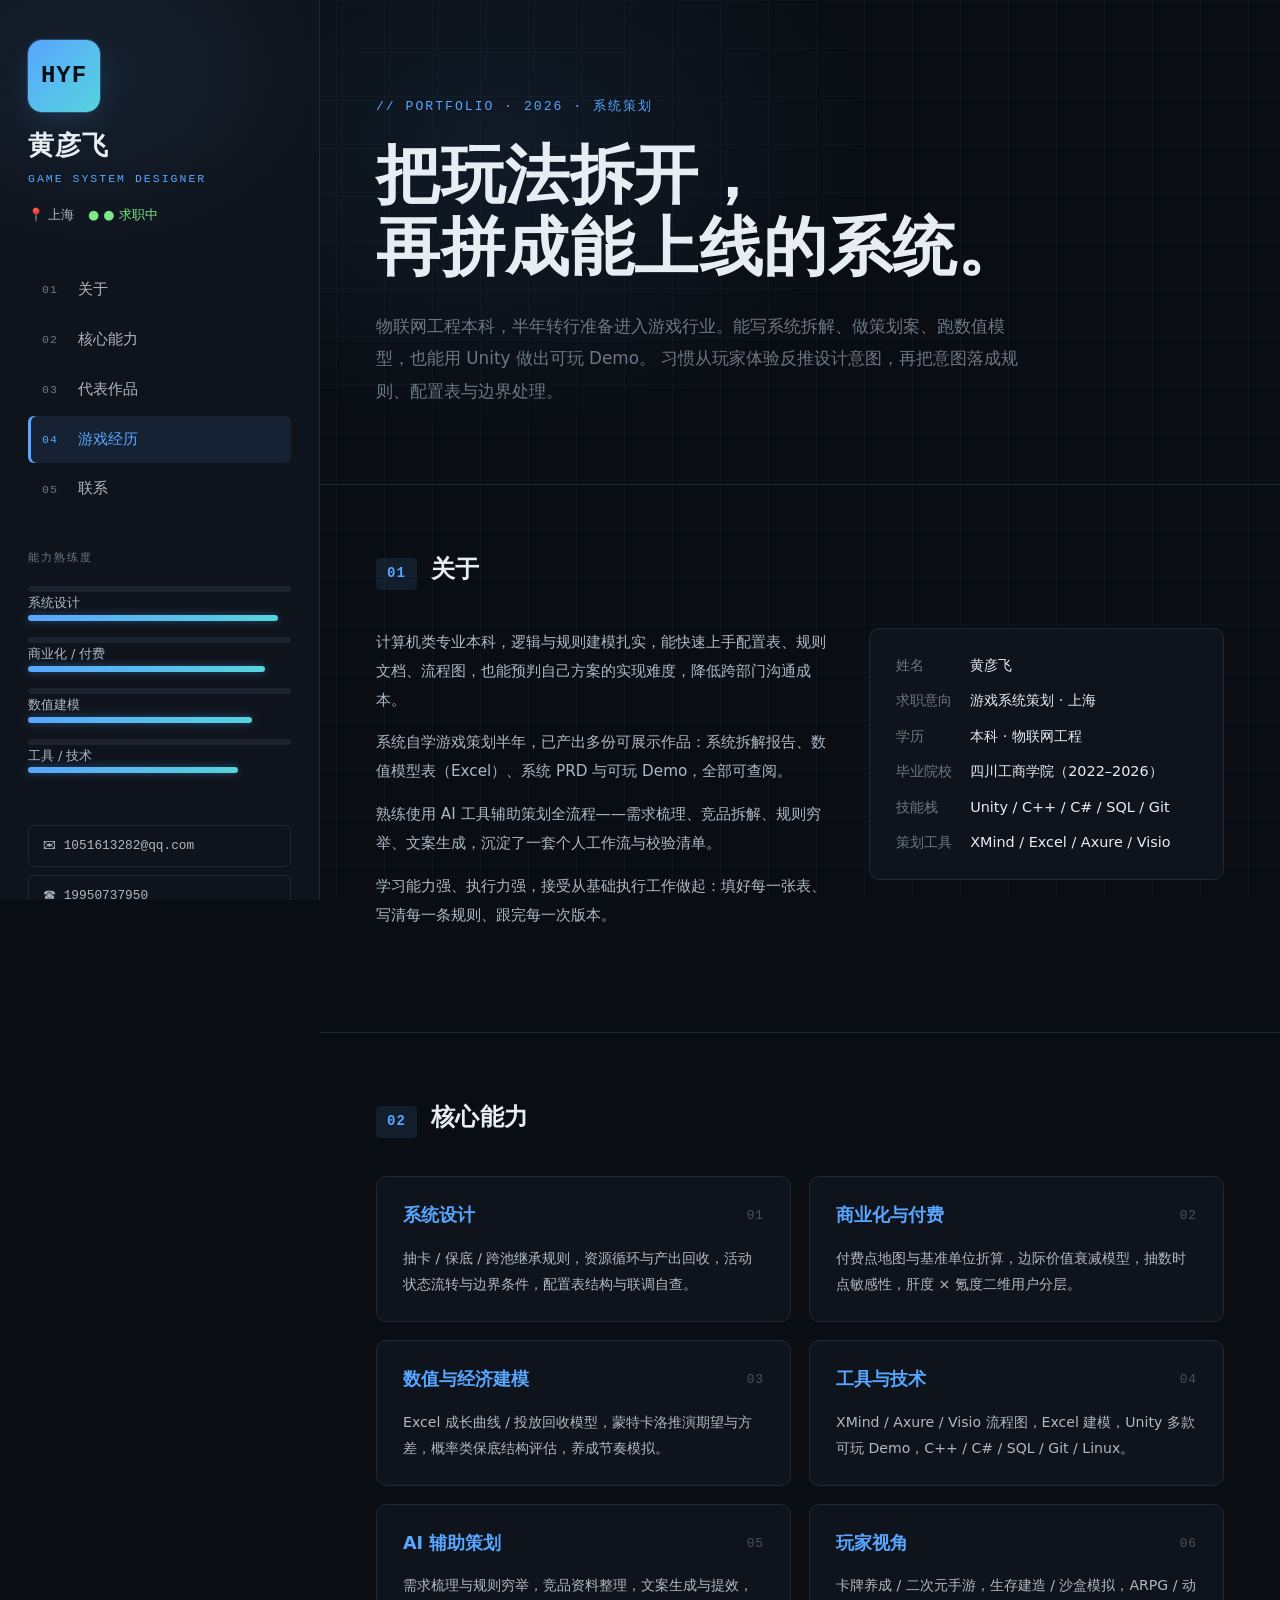
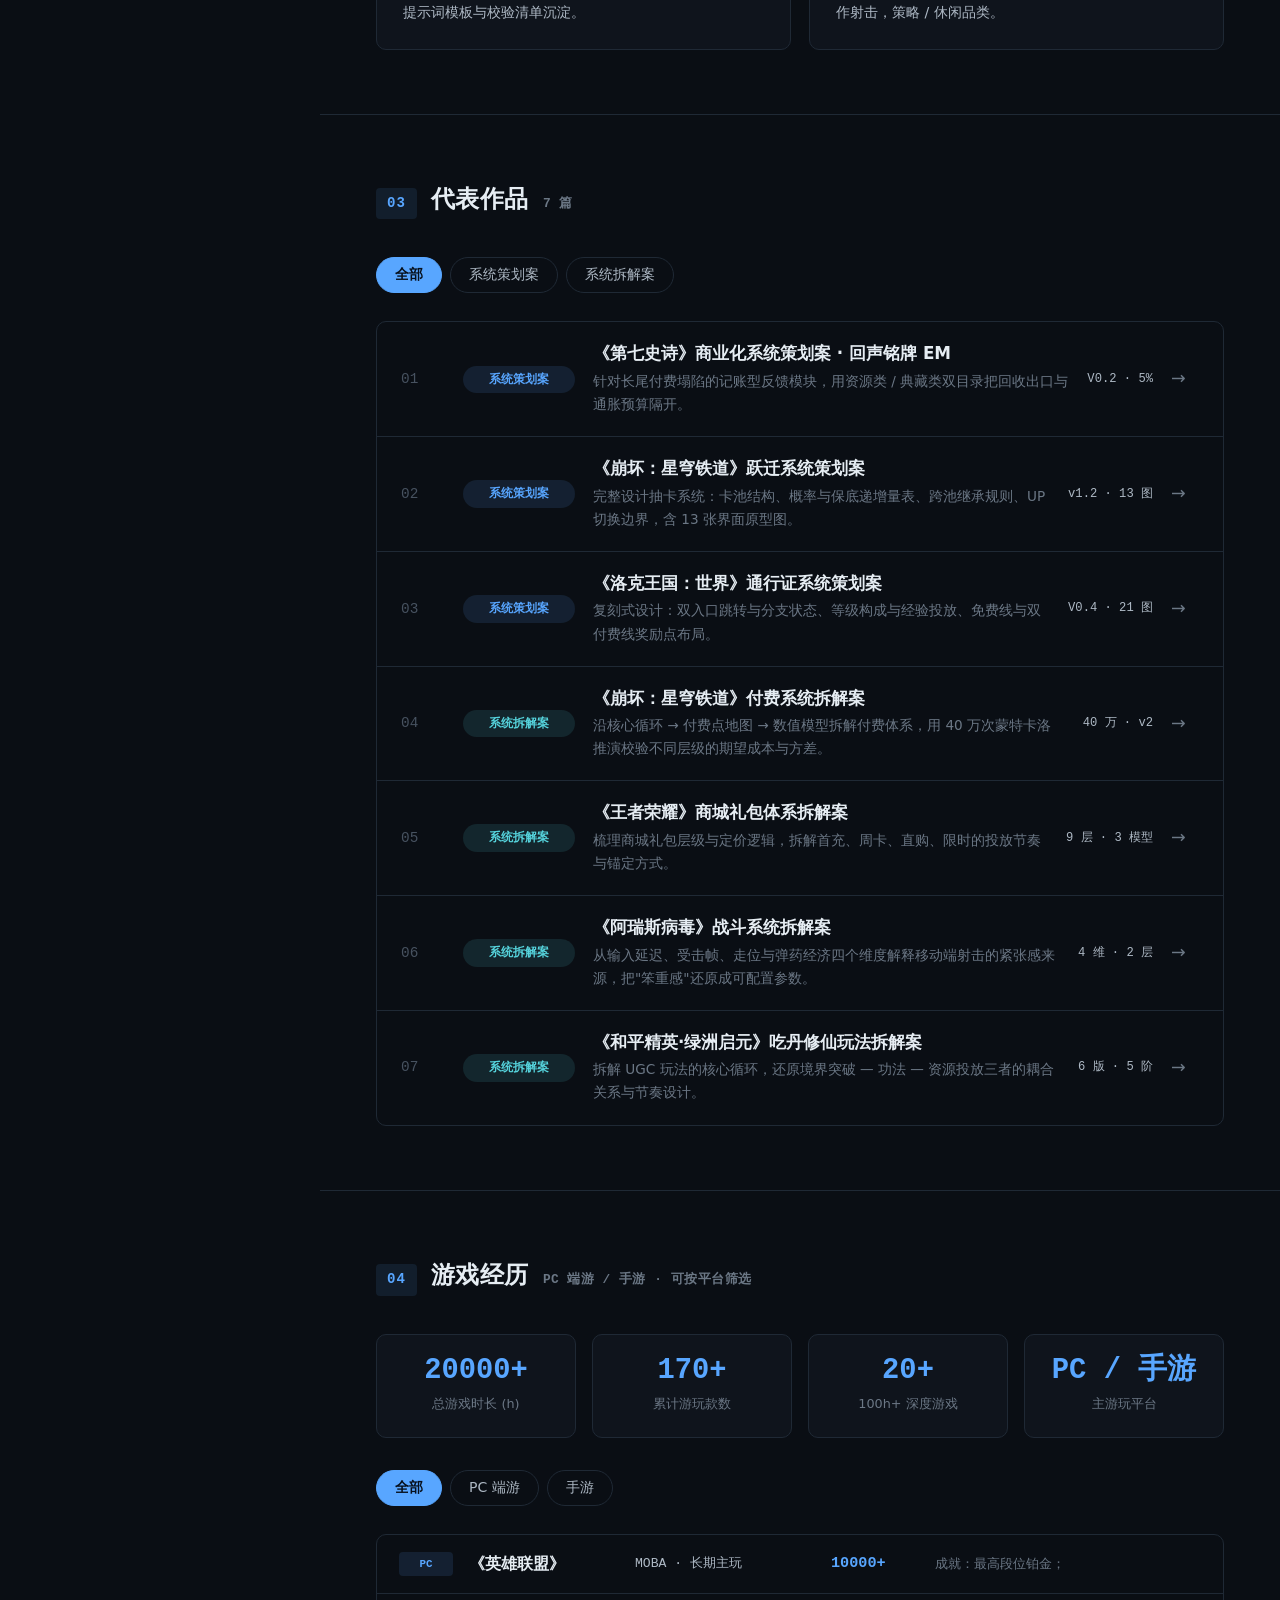
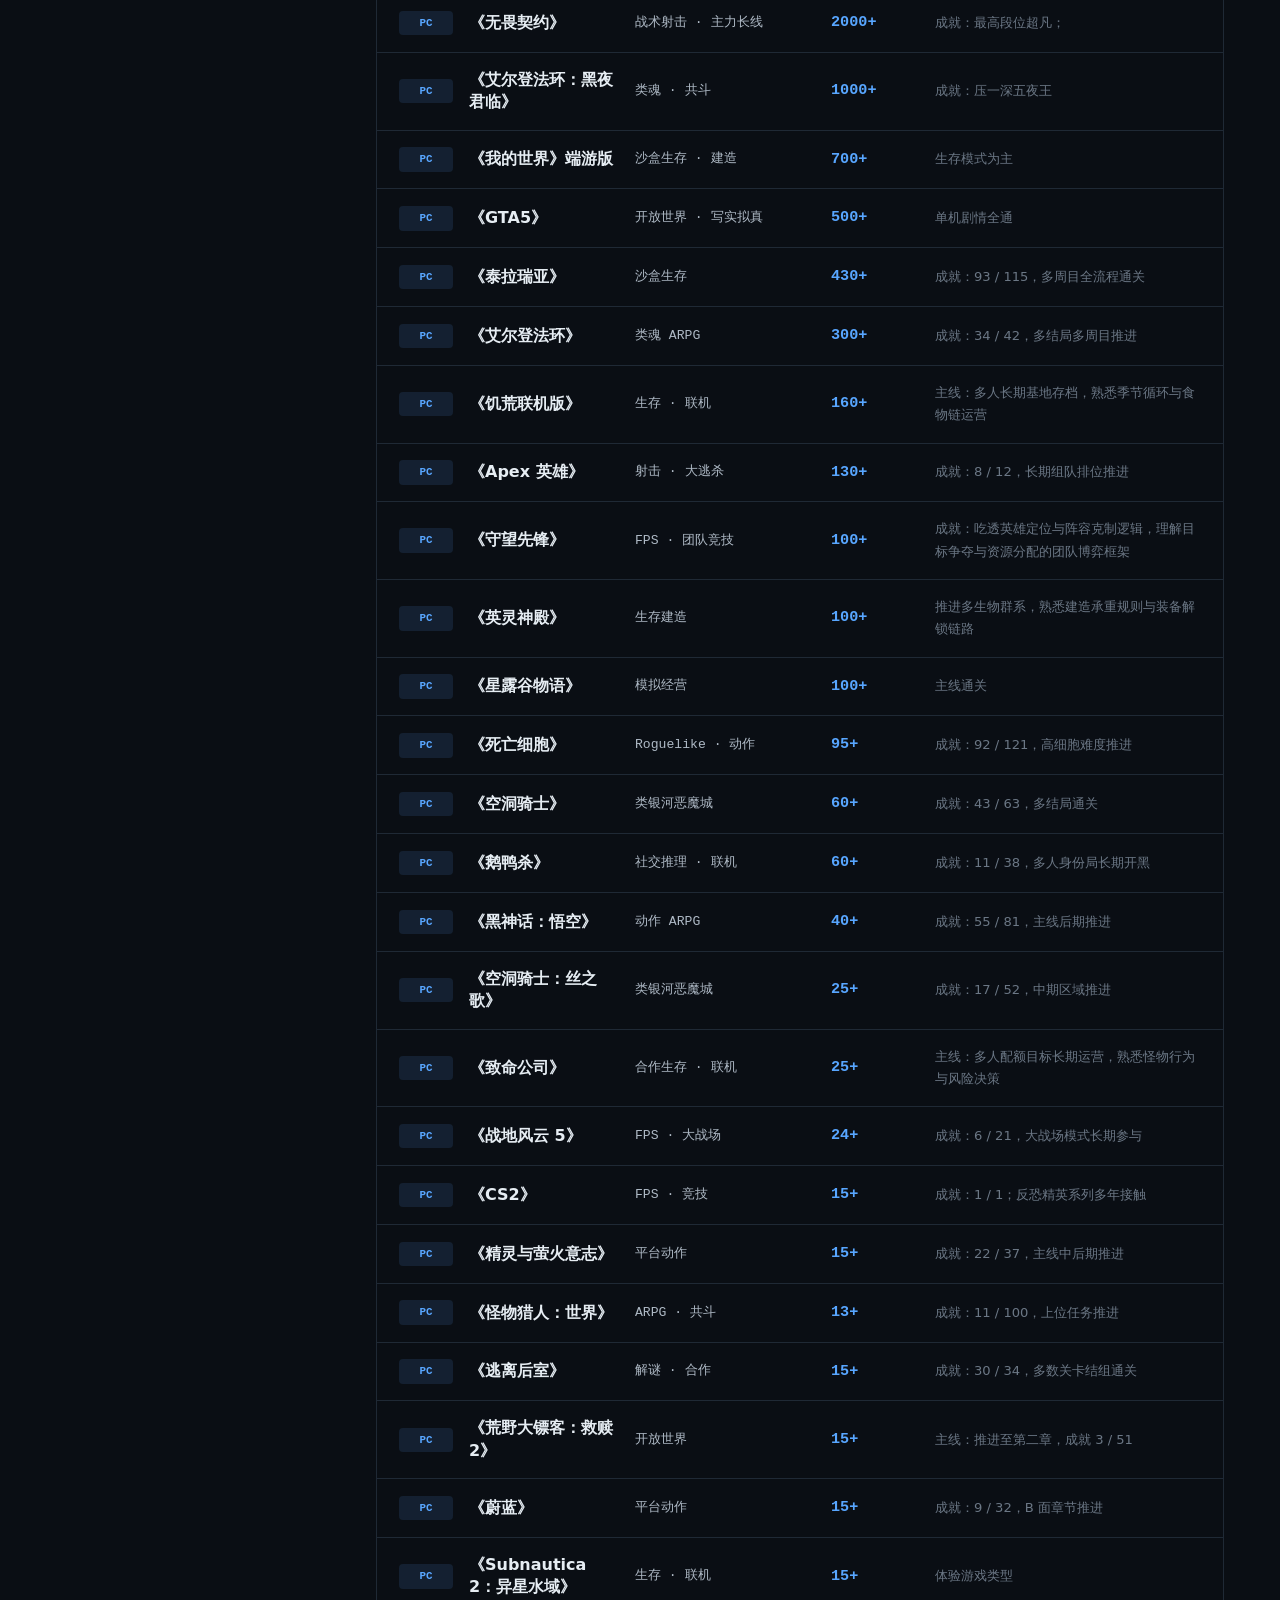
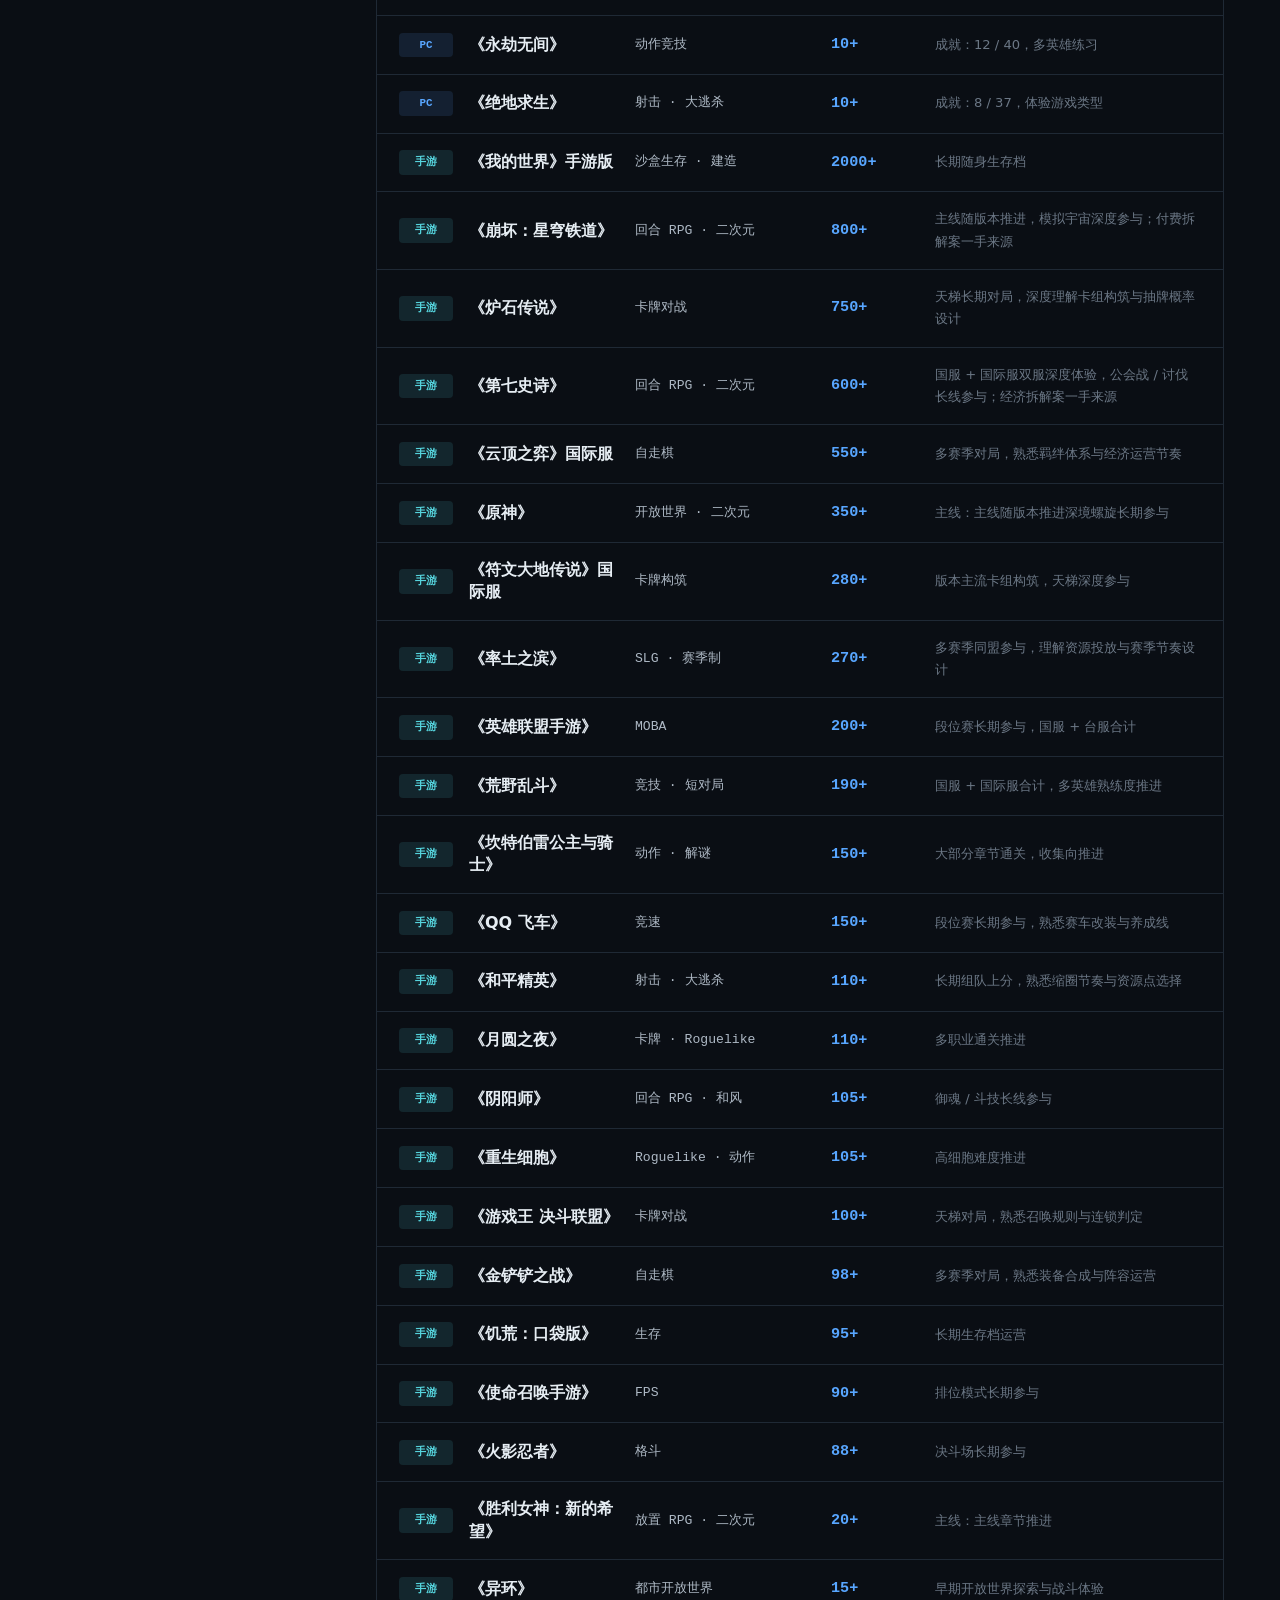
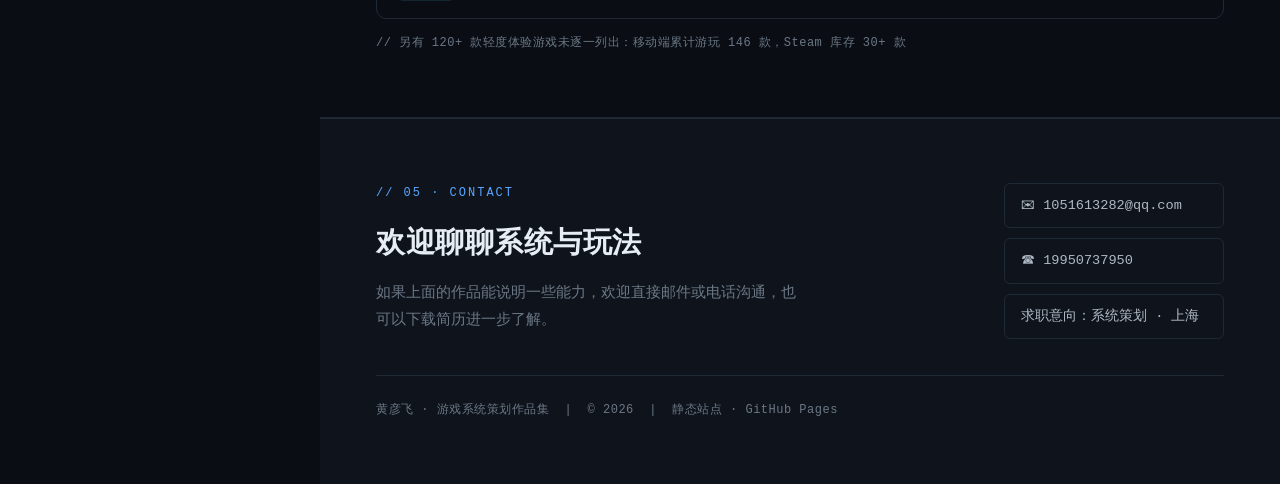
==== commit bf70753f: "remove: 下线第七史诗经济/商业化两篇拆解案条目（9篇改为7篇）" ====
--- a/index.html
+++ b/index.html
@@ -111,7 +111,7 @@
 
     <!-- 03 代表作品 -->
     <section class="block" id="work">
-      <div class="block__label"><span>03</span>代表作品 <em>9 篇</em></div>
+      <div class="block__label"><span>03</span>代表作品 <em>7 篇</em></div>
       <div class="filter-bar" data-filter-target="projlist" data-row=".projrow">
         <button class="filter-btn active" data-filter="all">全部</button>
         <button class="filter-btn" data-filter="design">系统策划案</button>
@@ -153,30 +153,8 @@
           <span class="projrow__arrow">→</span>
         </a>
 
-        <a class="projrow" data-cat="analysis" href="works/e7-economy-analysis.html">
+        <a class="projrow" data-cat="analysis" href="works/hsr-payment-analysis.html">
           <span class="projrow__idx">04</span>
-          <span class="projrow__tag tag--analysis">系统拆解案</span>
-          <span class="projrow__body">
-            <span class="projrow__title">《第七史诗》经济系统拆解案</span>
-            <span class="projrow__desc">从 faucet / sink 视角还原资源流动，解释运营多年产品如何把体力产出增长率压到接近零。</span>
-          </span>
-          <span class="projrow__meta">31 表 · 4 结论</span>
-          <span class="projrow__arrow">→</span>
-        </a>
-
-        <a class="projrow" data-cat="analysis" href="works/e7-monetization-analysis.html">
-          <span class="projrow__idx">05</span>
-          <span class="projrow__tag tag--analysis">系统拆解案</span>
-          <span class="projrow__body">
-            <span class="projrow__title">《第七史诗》商业化系统拆解案</span>
-            <span class="projrow__desc">把付费点折算到基准单位 Φ（一次 UP 硬保底）做横向比价，用边际价值衰减与时点敏感性模型回答长尾付费为什么断掉。</span>
-          </span>
-          <span class="projrow__meta">Φ · 7 板块</span>
-          <span class="projrow__arrow">→</span>
-        </a>
-
-        <a class="projrow" data-cat="analysis" href="works/hsr-payment-analysis.html">
-          <span class="projrow__idx">06</span>
           <span class="projrow__tag tag--analysis">系统拆解案</span>
           <span class="projrow__body">
             <span class="projrow__title">《崩坏：星穹铁道》付费系统拆解案</span>
@@ -187,7 +165,7 @@
         </a>
 
         <a class="projrow" data-cat="analysis" href="works/wz-gift-analysis.html">
-          <span class="projrow__idx">07</span>
+          <span class="projrow__idx">05</span>
           <span class="projrow__tag tag--analysis">系统拆解案</span>
           <span class="projrow__body">
             <span class="projrow__title">《王者荣耀》商城礼包体系拆解案</span>
@@ -198,7 +176,7 @@
         </a>
 
         <a class="projrow" data-cat="analysis" href="works/ares-combat-analysis.html">
-          <span class="projrow__idx">08</span>
+          <span class="projrow__idx">06</span>
           <span class="projrow__tag tag--analysis">系统拆解案</span>
           <span class="projrow__body">
             <span class="projrow__title">《阿瑞斯病毒》战斗系统拆解案</span>
@@ -209,7 +187,7 @@
         </a>
 
         <a class="projrow" data-cat="analysis" href="works/oasis-xiuxian-analysis.html">
-          <span class="projrow__idx">09</span>
+          <span class="projrow__idx">07</span>
           <span class="projrow__tag tag--analysis">系统拆解案</span>
           <span class="projrow__body">
             <span class="projrow__title">《和平精英·绿洲启元》吃丹修仙玩法拆解案</span>
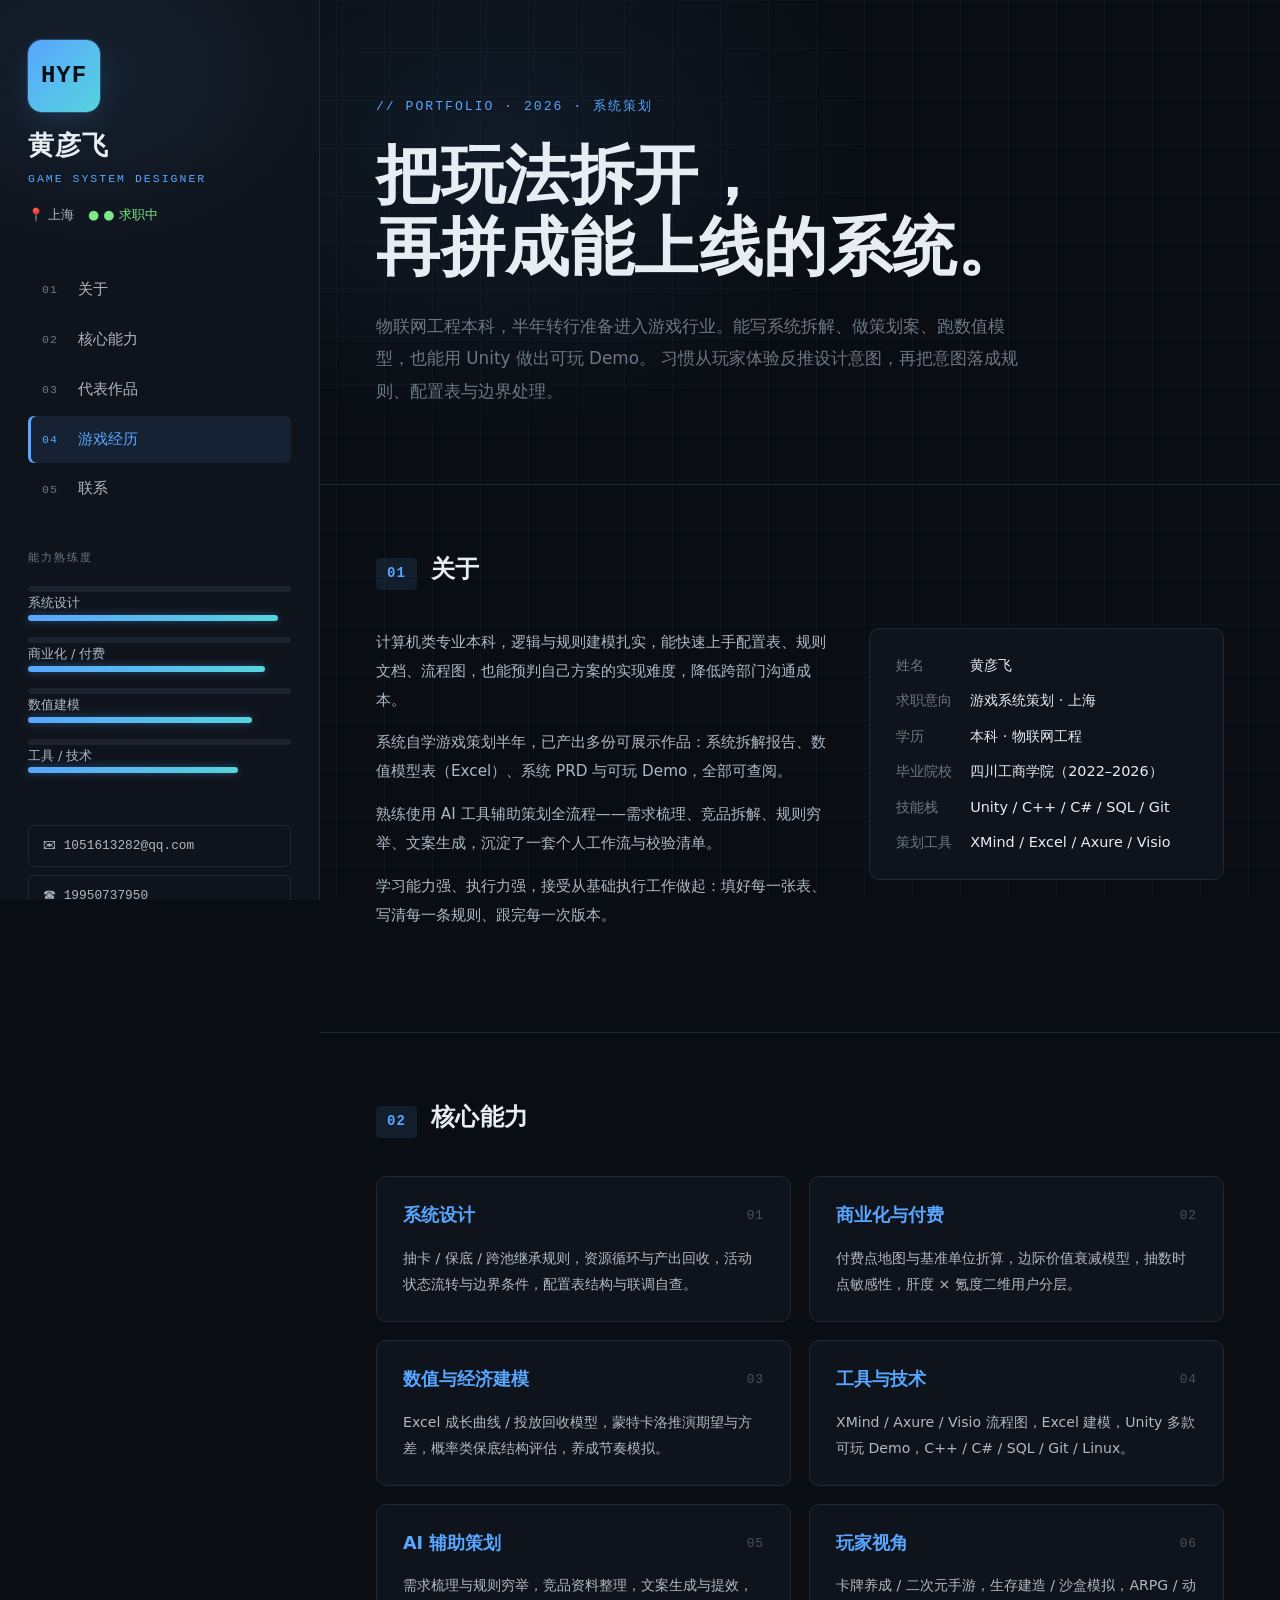
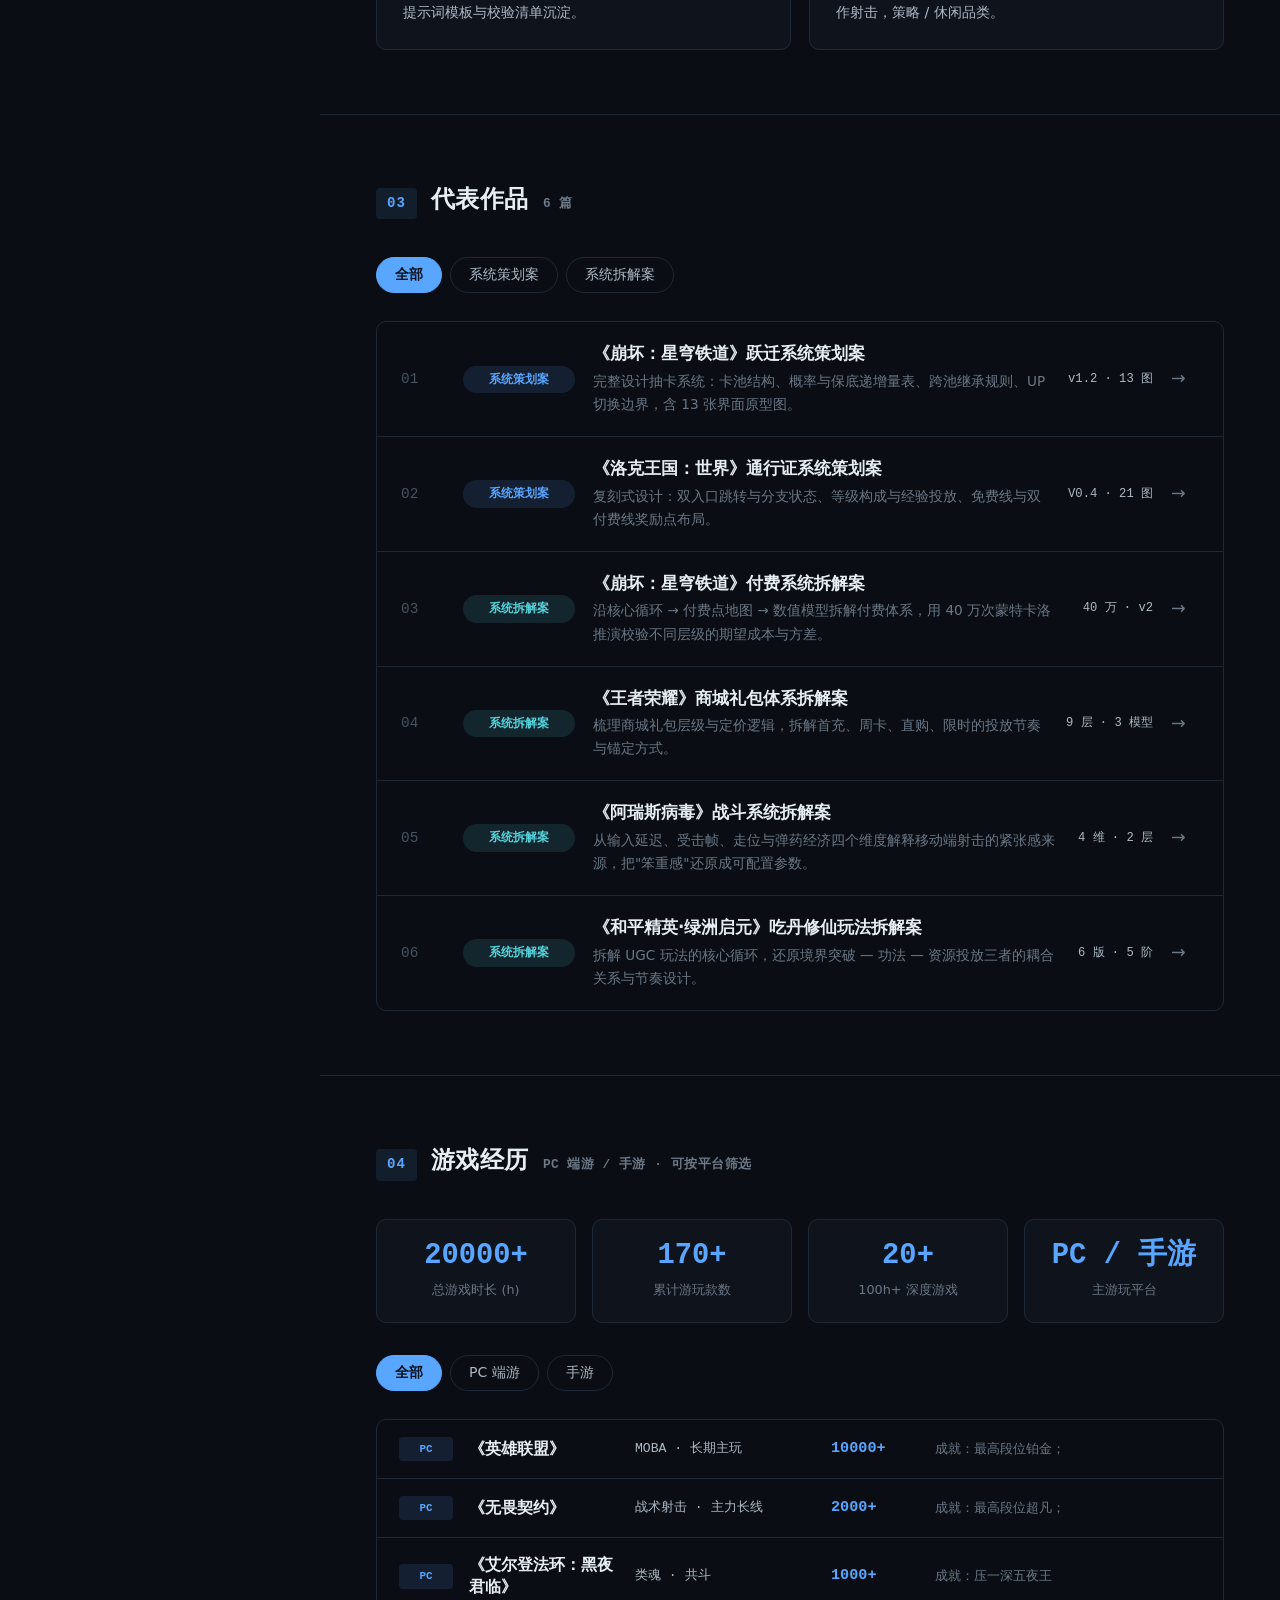
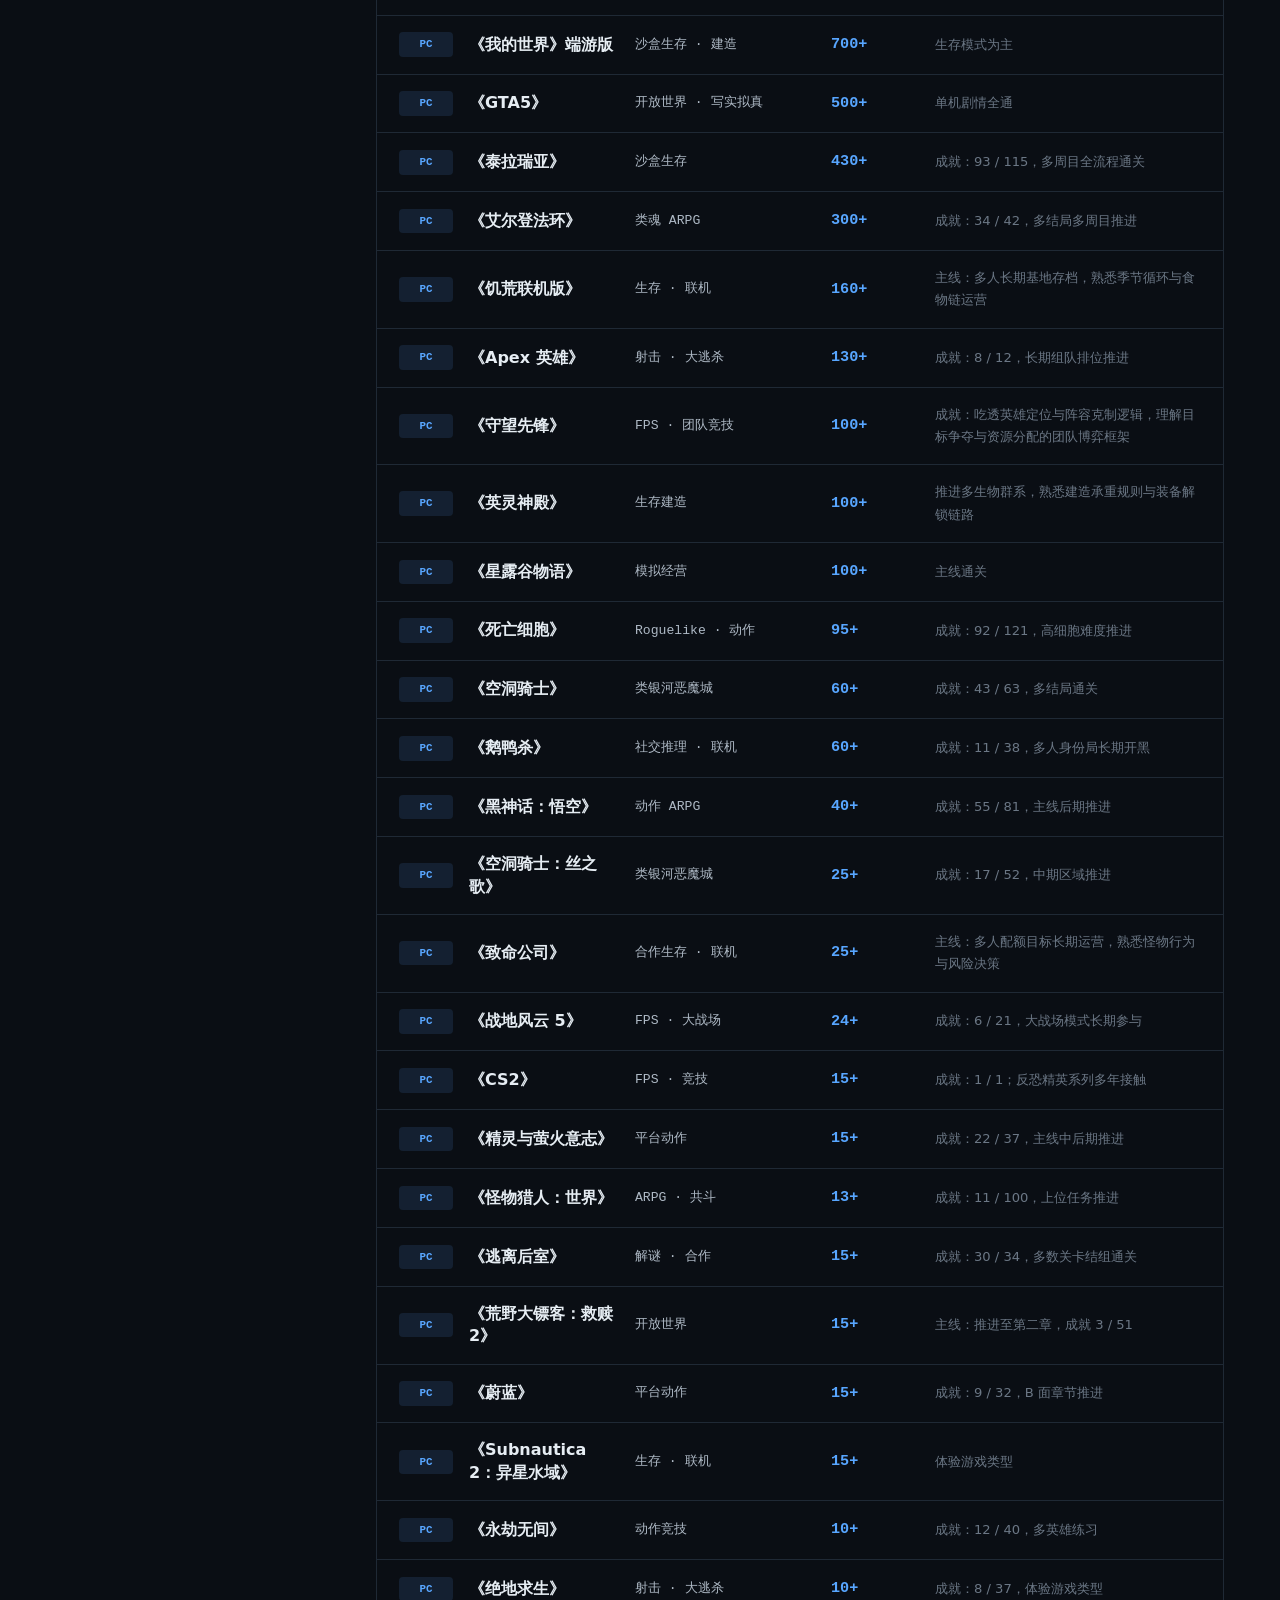
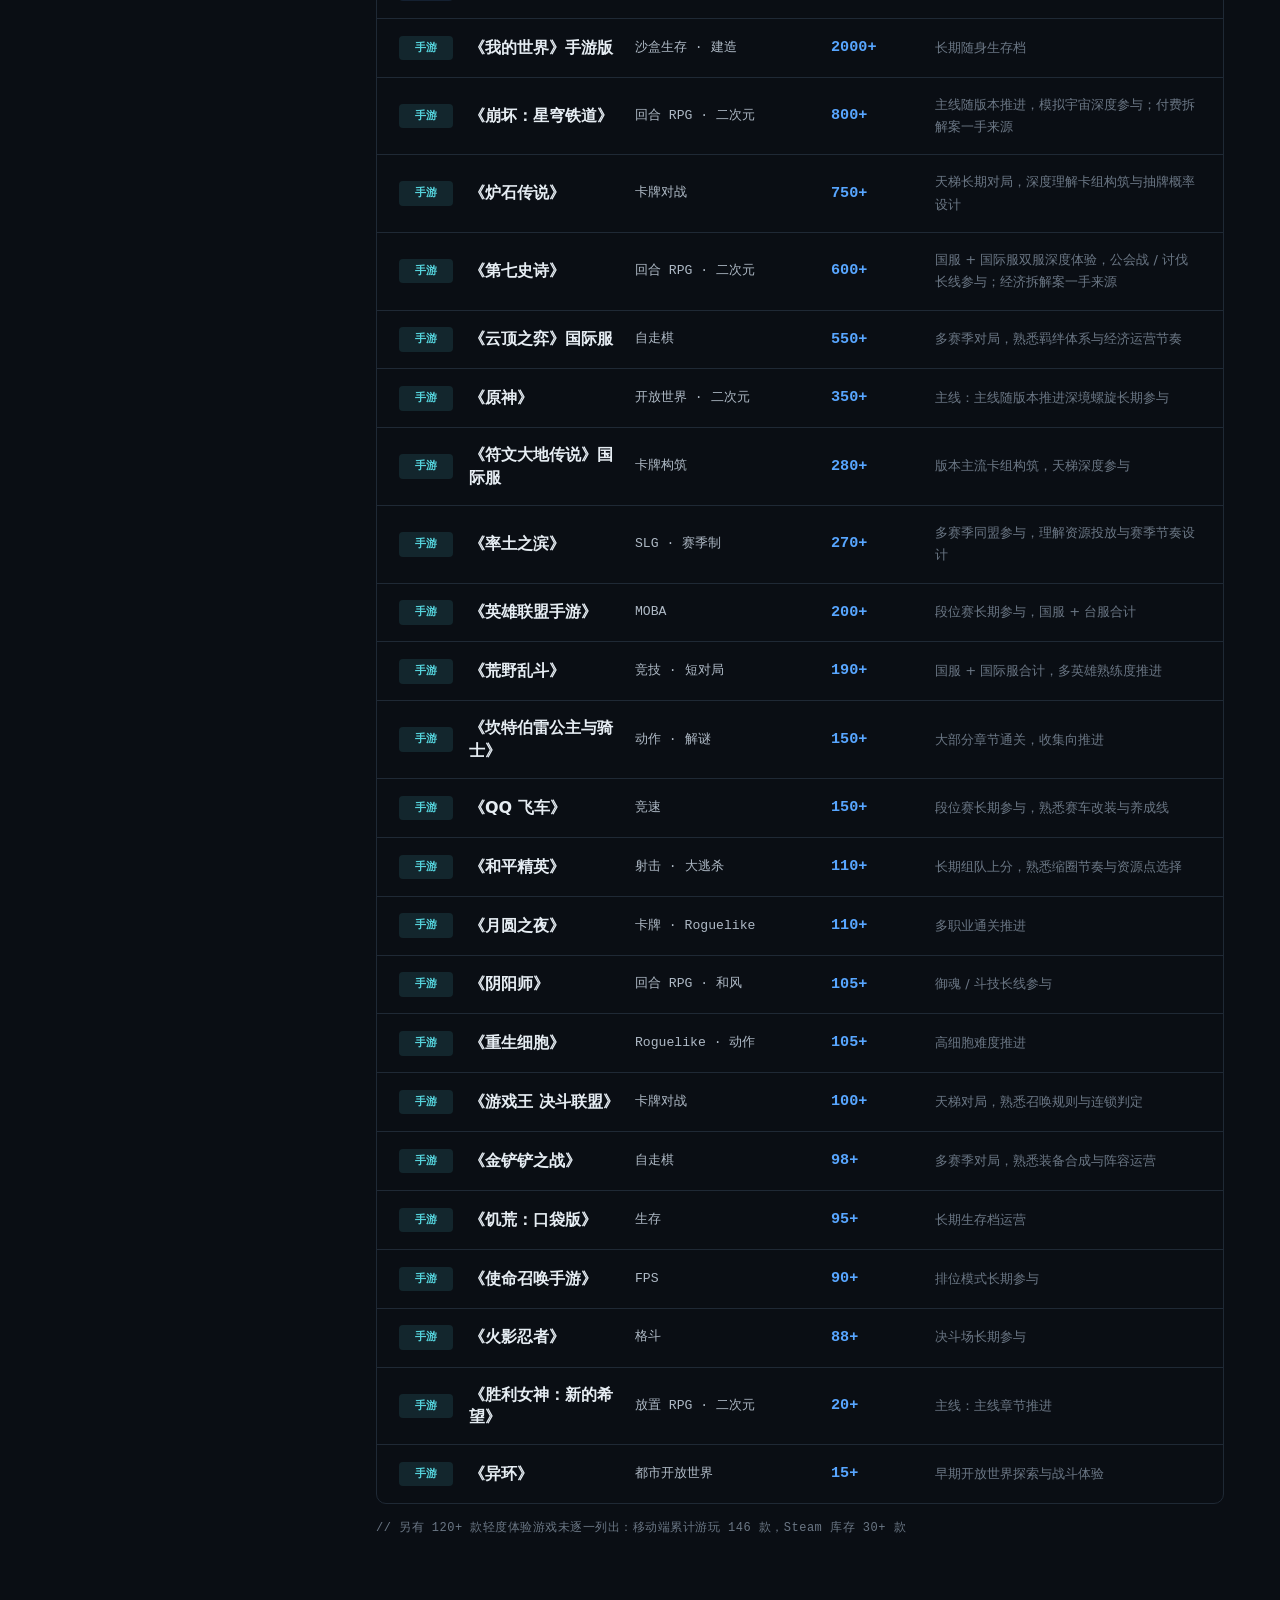
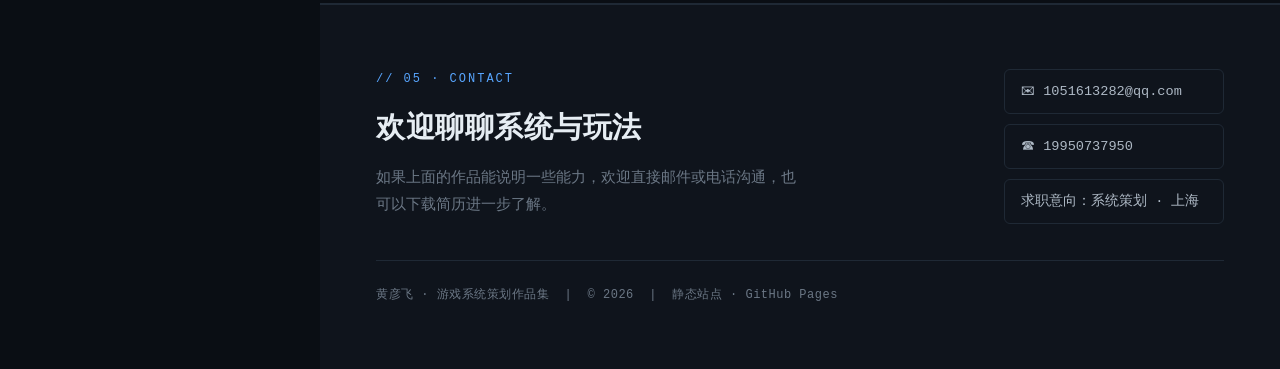
==== commit 3ff0131b: "remove: 下线第七史诗商业化策划案·回声铭牌EM条目（7篇改为6篇）" ====
--- a/index.html
+++ b/index.html
@@ -111,7 +111,7 @@
 
     <!-- 03 代表作品 -->
     <section class="block" id="work">
-      <div class="block__label"><span>03</span>代表作品 <em>7 篇</em></div>
+      <div class="block__label"><span>03</span>代表作品 <em>6 篇</em></div>
       <div class="filter-bar" data-filter-target="projlist" data-row=".projrow">
         <button class="filter-btn active" data-filter="all">全部</button>
         <button class="filter-btn" data-filter="design">系统策划案</button>
@@ -120,32 +120,21 @@
 
       <div class="projlist" id="projlist">
 
-        <a class="projrow" data-cat="design" href="works/e7-monetization-design.html">
+        <a class="projrow" data-cat="design" href="works/hsr-warp-design.html">
           <span class="projrow__idx">01</span>
           <span class="projrow__tag tag--design">系统策划案</span>
           <span class="projrow__body">
-            <span class="projrow__title">《第七史诗》商业化系统策划案 · 回声铭牌 EM</span>
-            <span class="projrow__desc">针对长尾付费塌陷的记账型反馈模块，用资源类 / 典藏类双目录把回收出口与通胀预算隔开。</span>
-          </span>
-          <span class="projrow__meta">V0.2 · 5%</span>
-          <span class="projrow__arrow">→</span>
-        </a>
-
-        <a class="projrow" data-cat="design" href="works/hsr-warp-design.html">
+            <span class="projrow__title">《崩坏：星穹铁道》跃迁系统策划案</span>
+            <span class="projrow__desc">完整设计抽卡系统：卡池结构、概率与保底递增量表、跨池继承规则、UP 切换边界，含 13 张界面原型图。</span>
+          </span>
+          <span class="projrow__meta">v1.2 · 13 图</span>
+          <span class="projrow__arrow">→</span>
+        </a>
+
+        <a class="projrow" data-cat="design" href="works/luoke-world-design.html">
           <span class="projrow__idx">02</span>
           <span class="projrow__tag tag--design">系统策划案</span>
           <span class="projrow__body">
-            <span class="projrow__title">《崩坏：星穹铁道》跃迁系统策划案</span>
-            <span class="projrow__desc">完整设计抽卡系统：卡池结构、概率与保底递增量表、跨池继承规则、UP 切换边界，含 13 张界面原型图。</span>
-          </span>
-          <span class="projrow__meta">v1.2 · 13 图</span>
-          <span class="projrow__arrow">→</span>
-        </a>
-
-        <a class="projrow" data-cat="design" href="works/luoke-world-design.html">
-          <span class="projrow__idx">03</span>
-          <span class="projrow__tag tag--design">系统策划案</span>
-          <span class="projrow__body">
             <span class="projrow__title">《洛克王国：世界》通行证系统策划案</span>
             <span class="projrow__desc">复刻式设计：双入口跳转与分支状态、等级构成与经验投放、免费线与双付费线奖励点布局。</span>
           </span>
@@ -154,7 +143,7 @@
         </a>
 
         <a class="projrow" data-cat="analysis" href="works/hsr-payment-analysis.html">
-          <span class="projrow__idx">04</span>
+          <span class="projrow__idx">03</span>
           <span class="projrow__tag tag--analysis">系统拆解案</span>
           <span class="projrow__body">
             <span class="projrow__title">《崩坏：星穹铁道》付费系统拆解案</span>
@@ -165,7 +154,7 @@
         </a>
 
         <a class="projrow" data-cat="analysis" href="works/wz-gift-analysis.html">
-          <span class="projrow__idx">05</span>
+          <span class="projrow__idx">04</span>
           <span class="projrow__tag tag--analysis">系统拆解案</span>
           <span class="projrow__body">
             <span class="projrow__title">《王者荣耀》商城礼包体系拆解案</span>
@@ -176,7 +165,7 @@
         </a>
 
         <a class="projrow" data-cat="analysis" href="works/ares-combat-analysis.html">
-          <span class="projrow__idx">06</span>
+          <span class="projrow__idx">05</span>
           <span class="projrow__tag tag--analysis">系统拆解案</span>
           <span class="projrow__body">
             <span class="projrow__title">《阿瑞斯病毒》战斗系统拆解案</span>
@@ -187,7 +176,7 @@
         </a>
 
         <a class="projrow" data-cat="analysis" href="works/oasis-xiuxian-analysis.html">
-          <span class="projrow__idx">07</span>
+          <span class="projrow__idx">06</span>
           <span class="projrow__tag tag--analysis">系统拆解案</span>
           <span class="projrow__body">
             <span class="projrow__title">《和平精英·绿洲启元》吃丹修仙玩法拆解案</span>
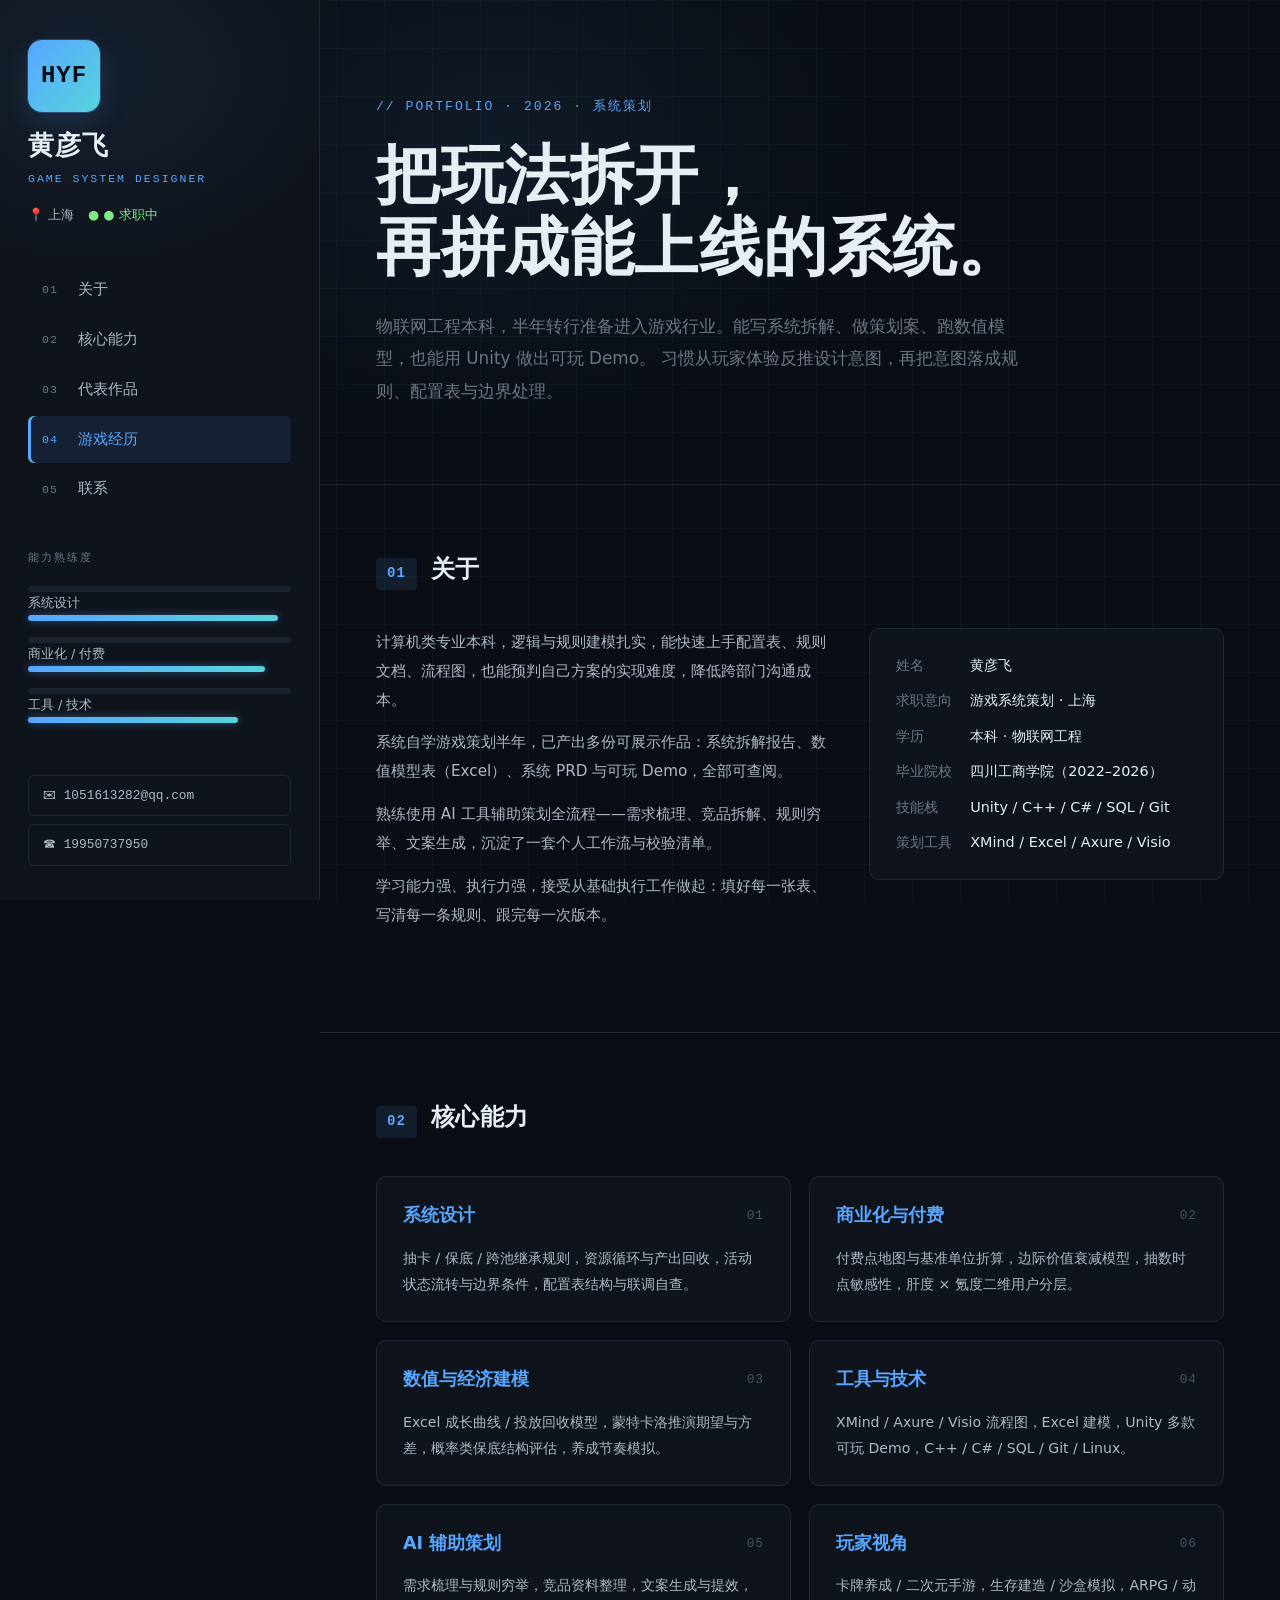
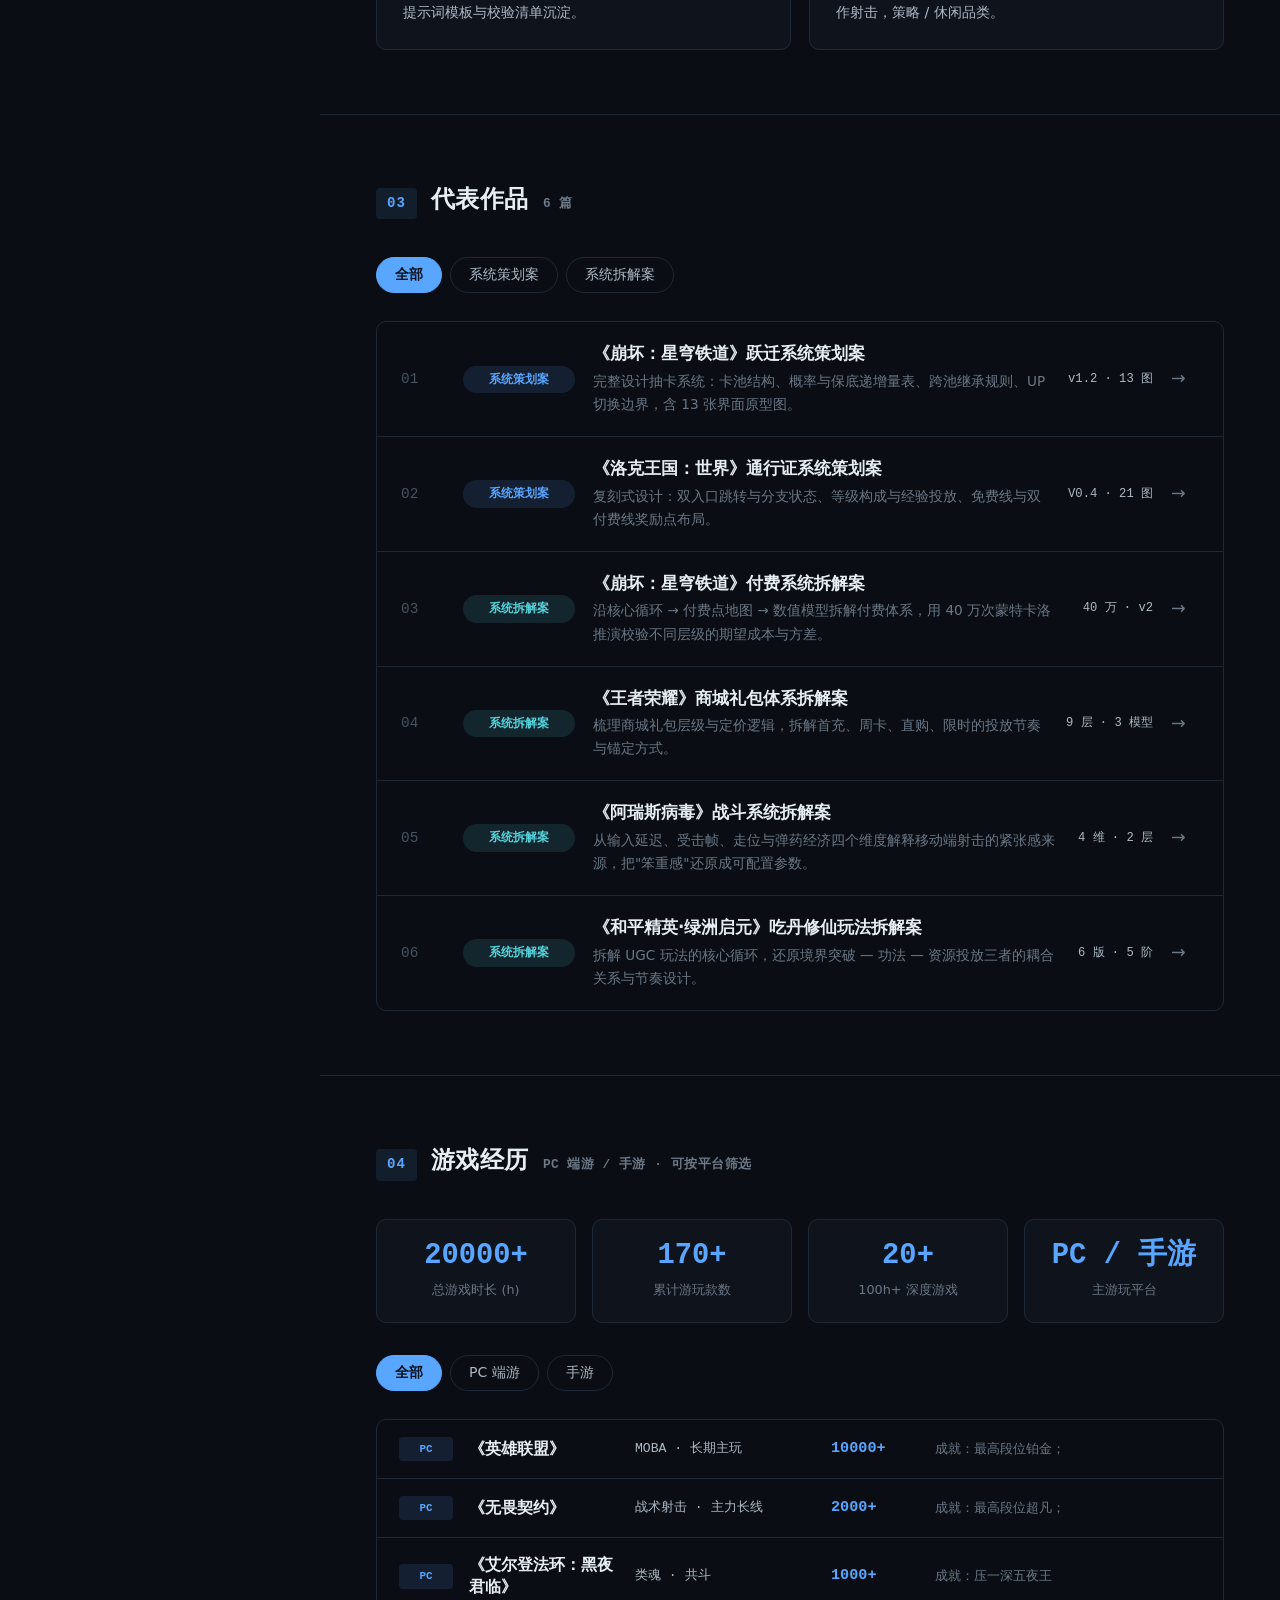
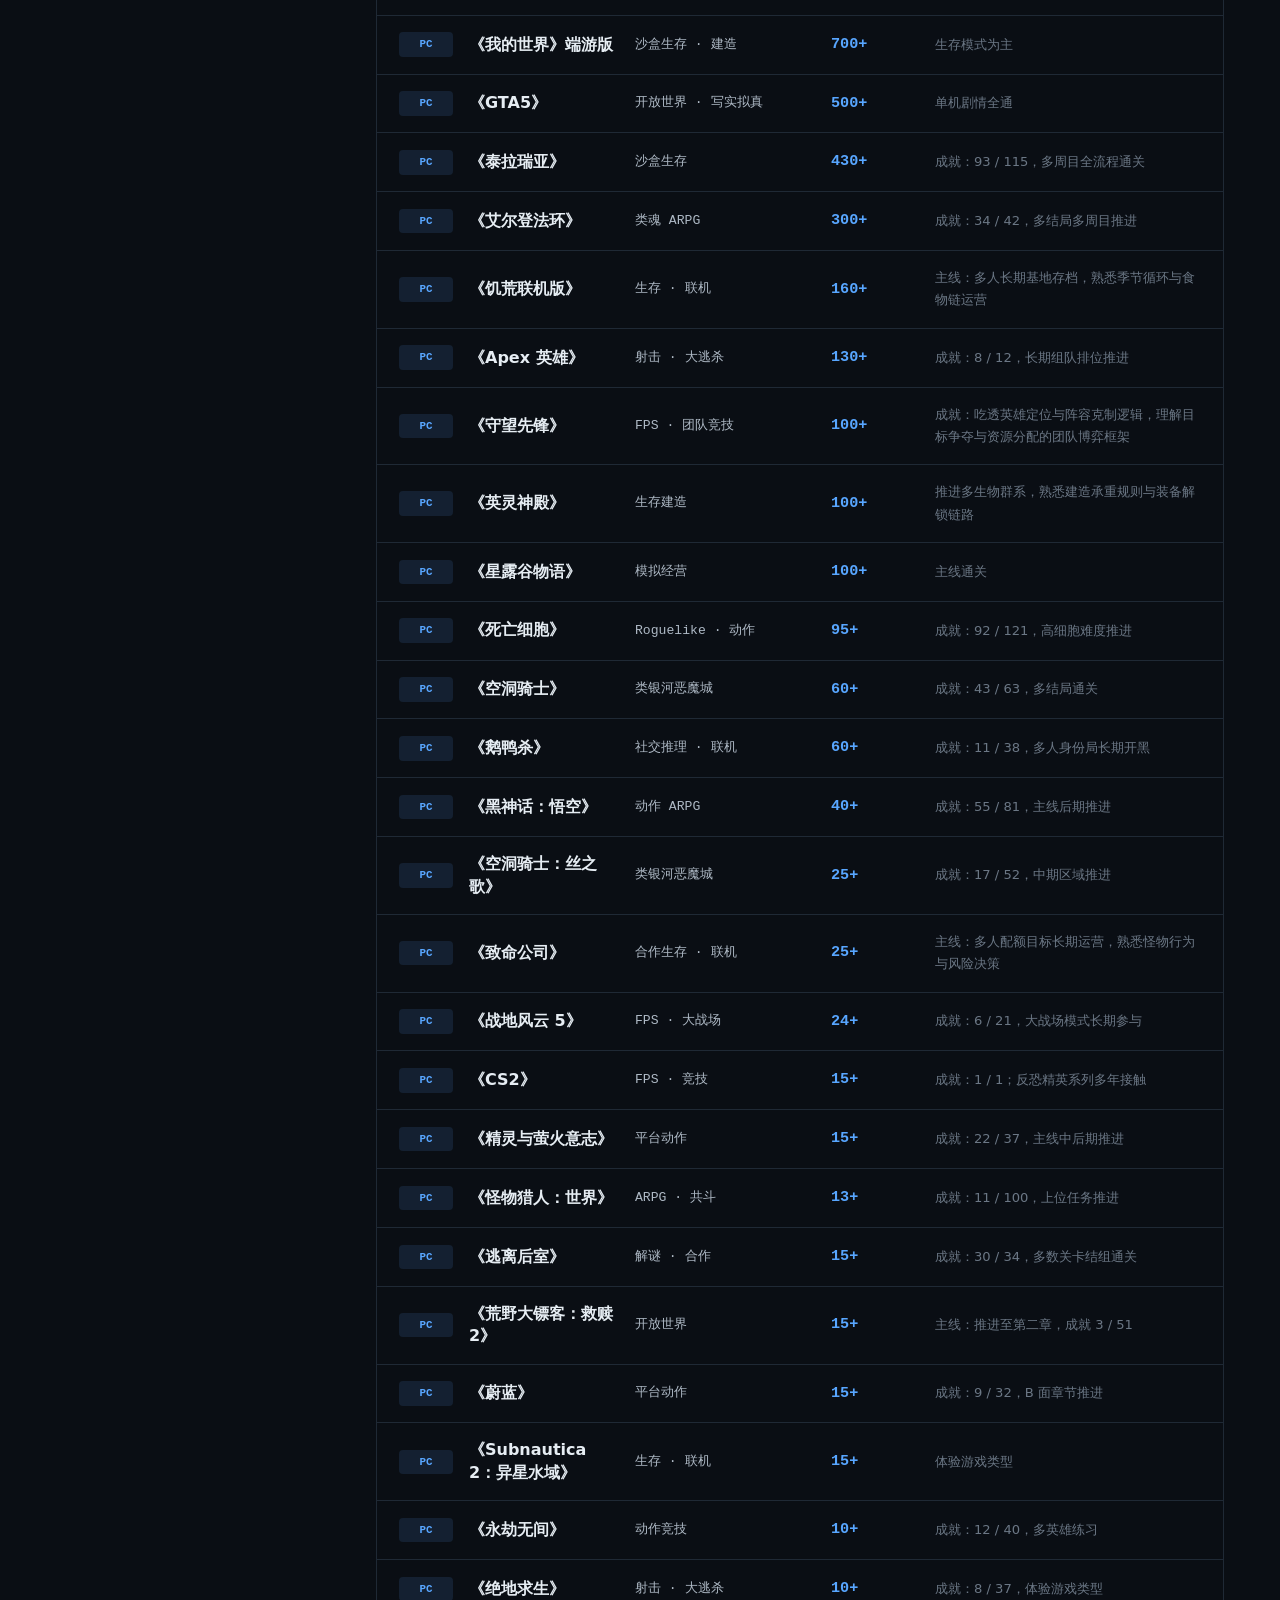
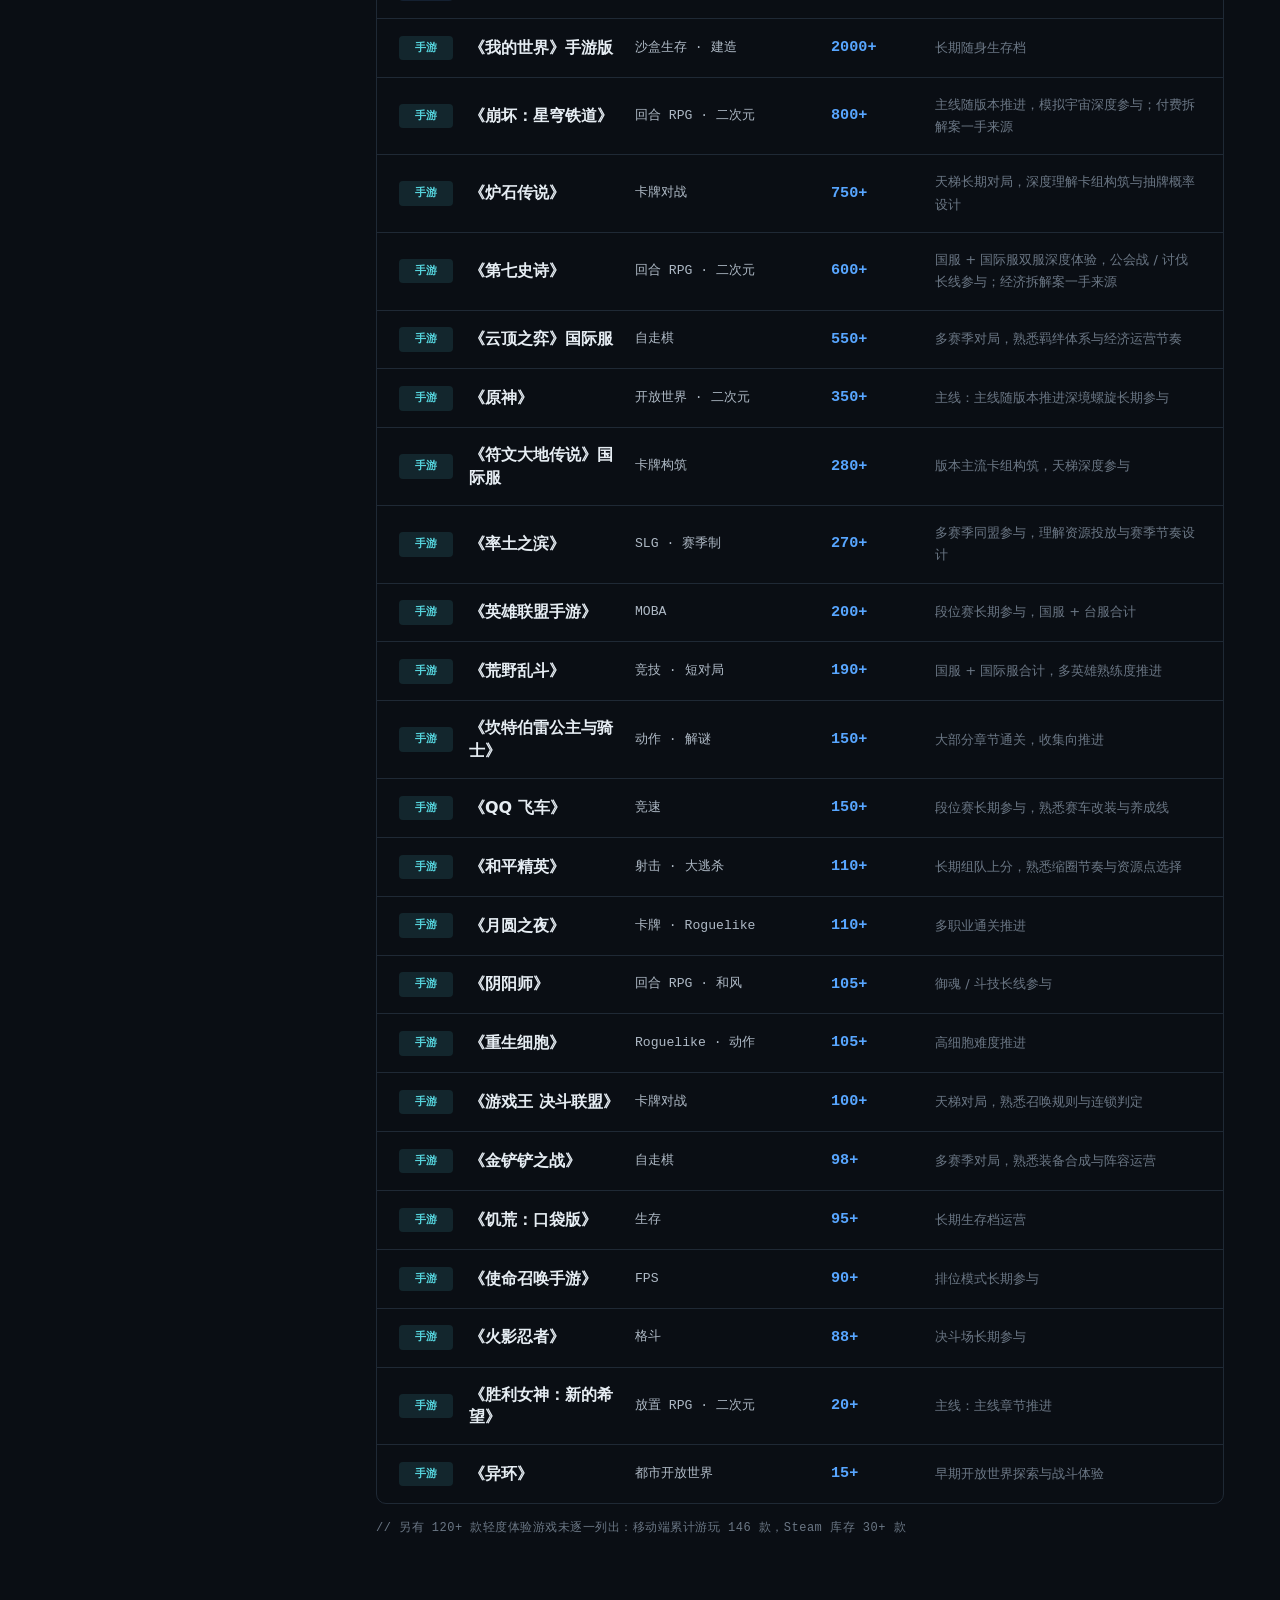
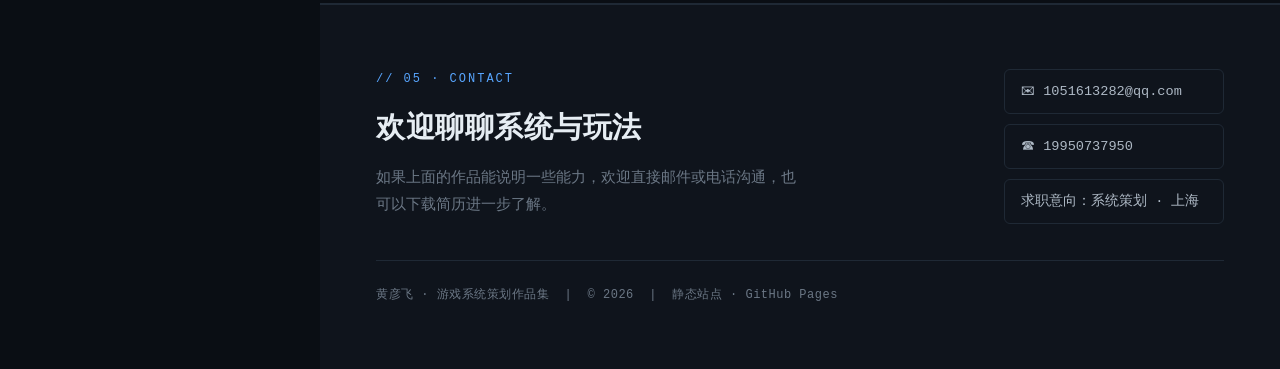
==== commit bedc10ec: "sync local edits" ====
--- a/index.html
+++ b/index.html
@@ -35,7 +35,6 @@
       <div class="sklabel">能力熟练度</div>
       <div class="statbar"><span>系统设计</span><i style="width:95%"></i></div>
       <div class="statbar"><span>商业化 / 付费</span><i style="width:90%"></i></div>
-      <div class="statbar"><span>数值建模</span><i style="width:85%"></i></div>
       <div class="statbar"><span>工具 / 技术</span><i style="width:80%"></i></div>
     </div>
 
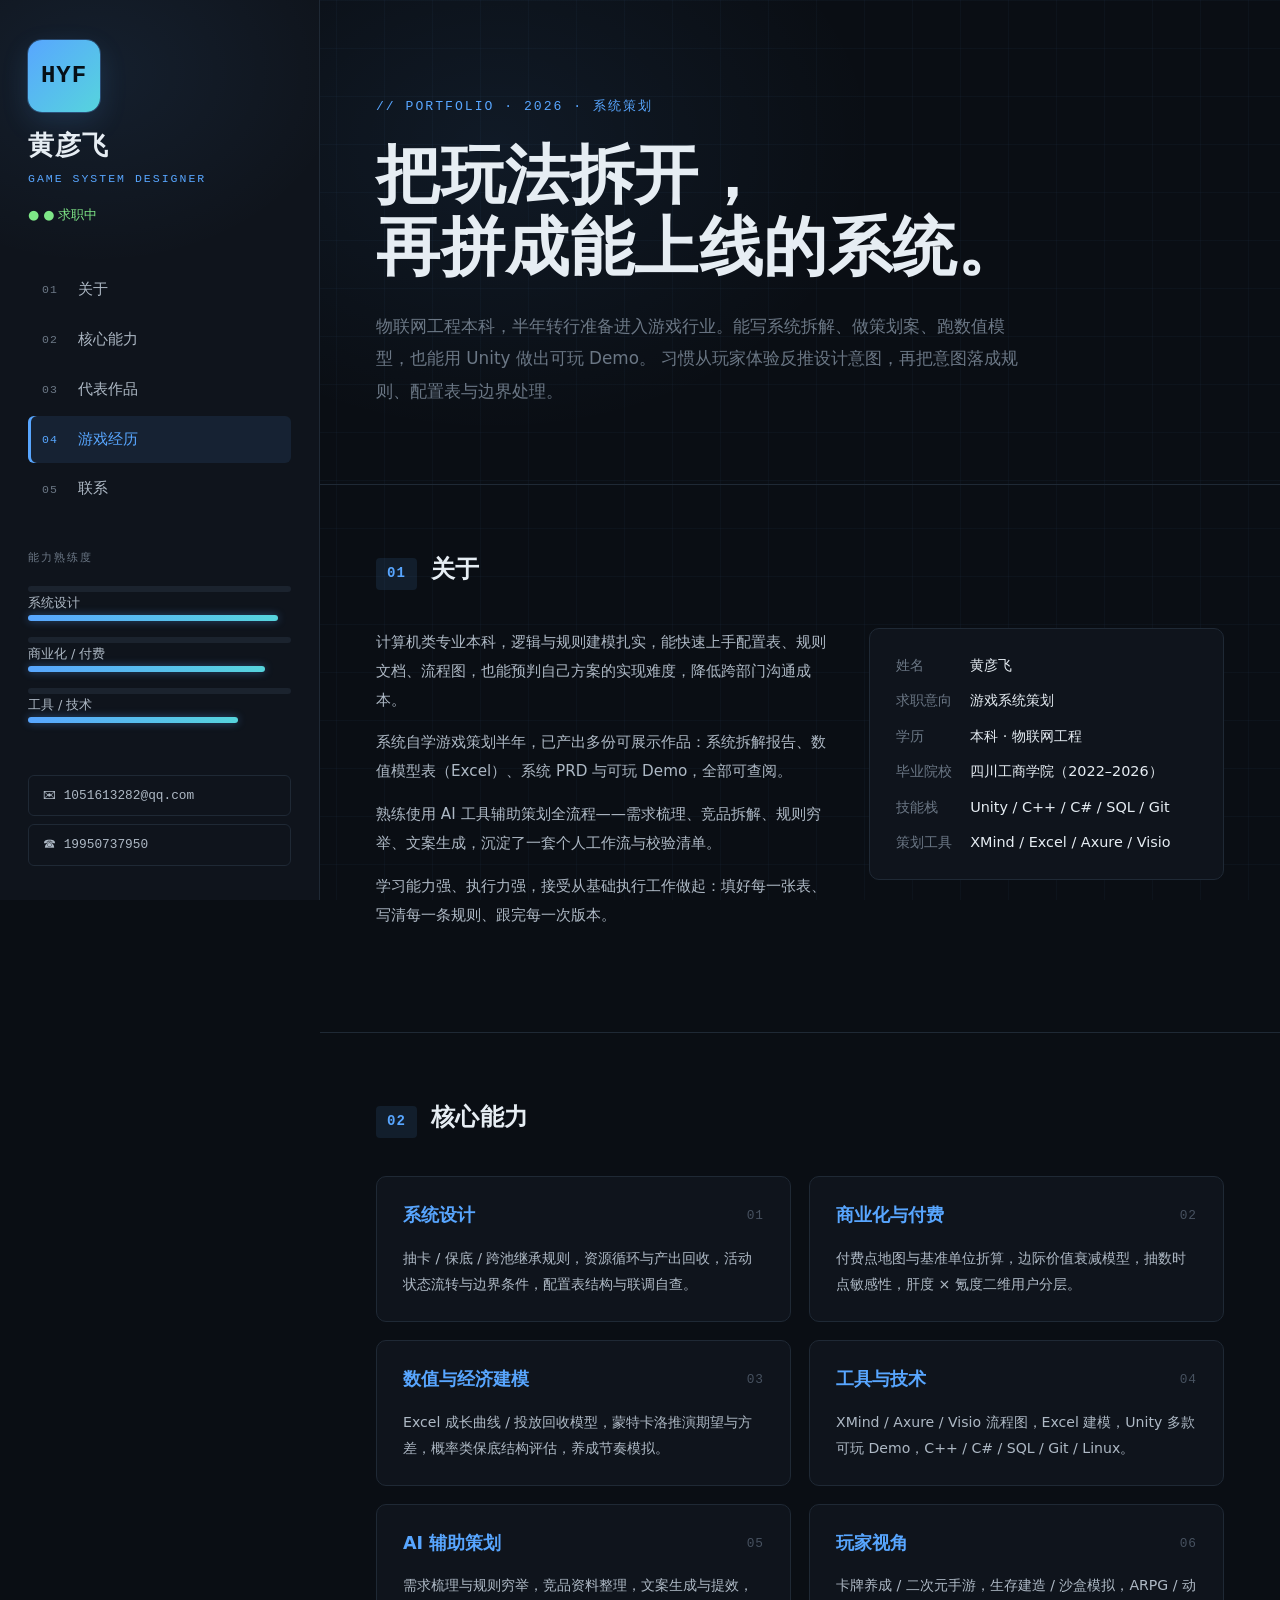
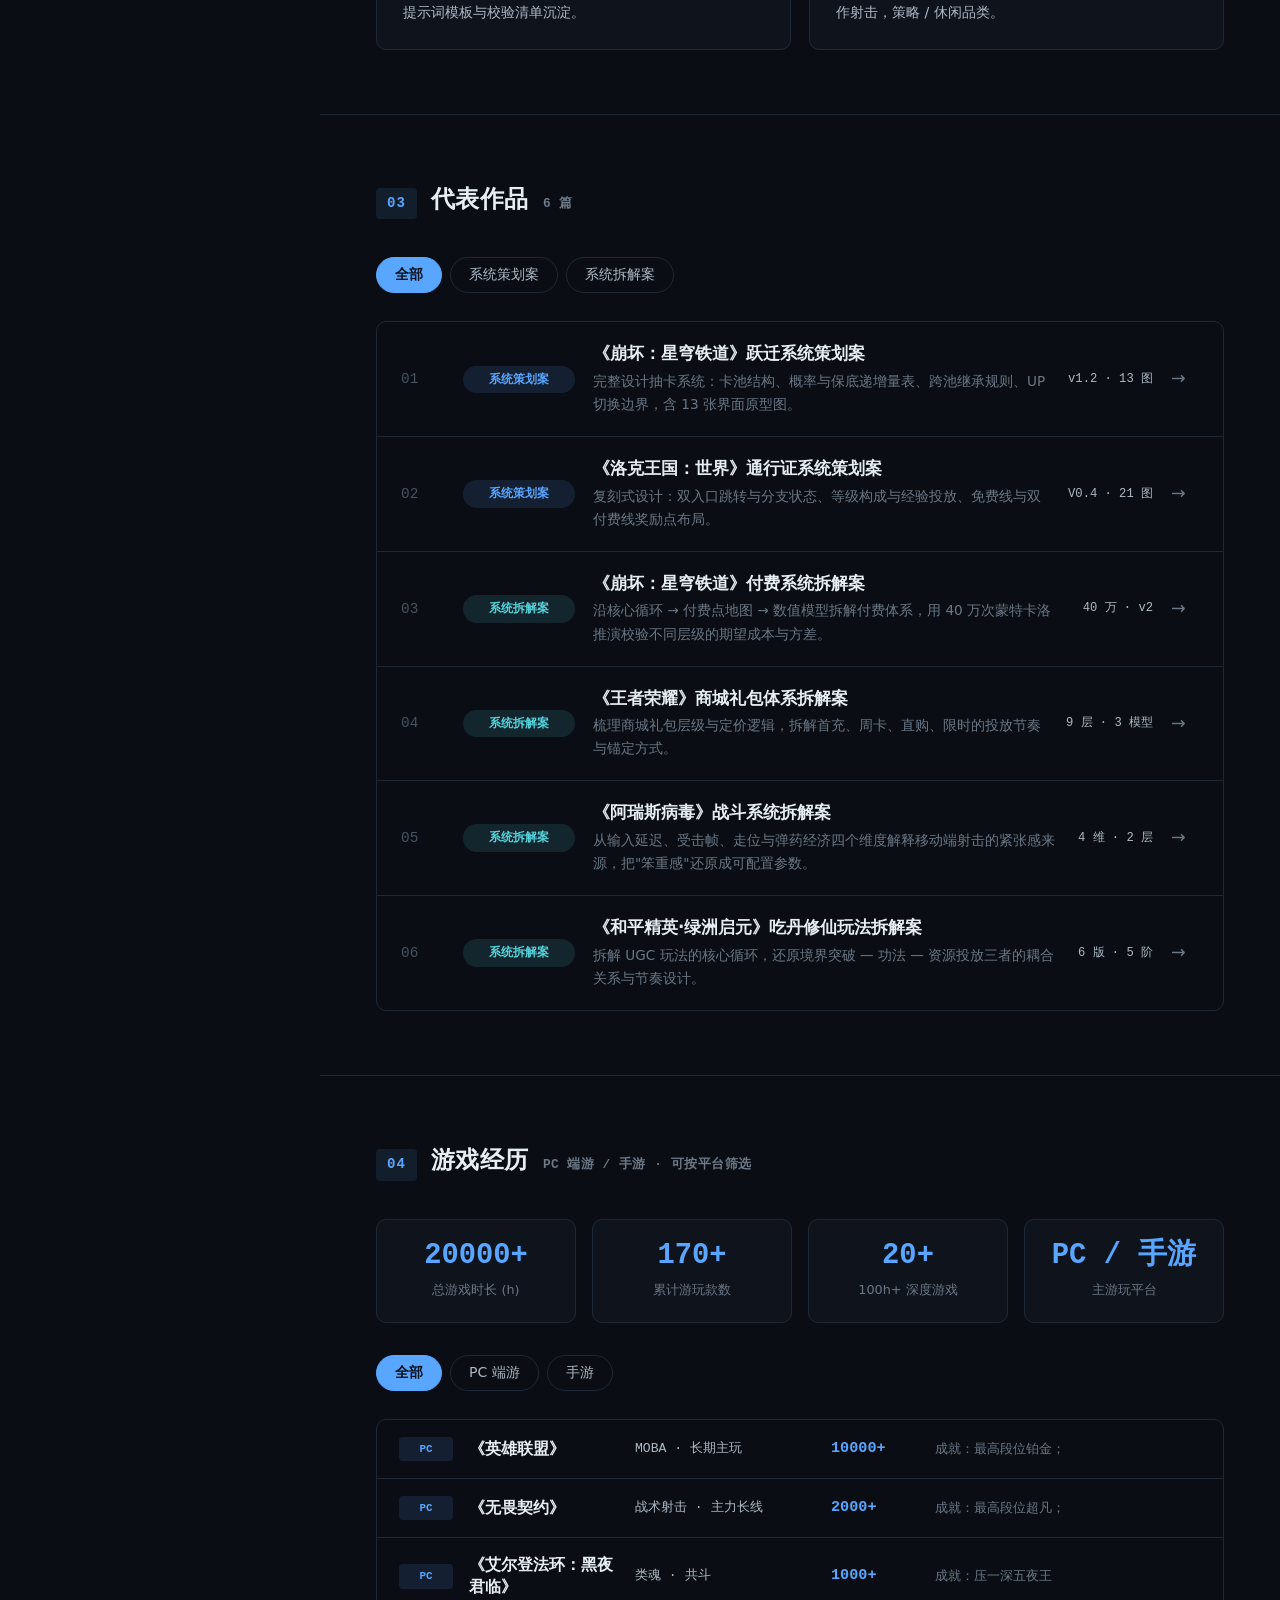
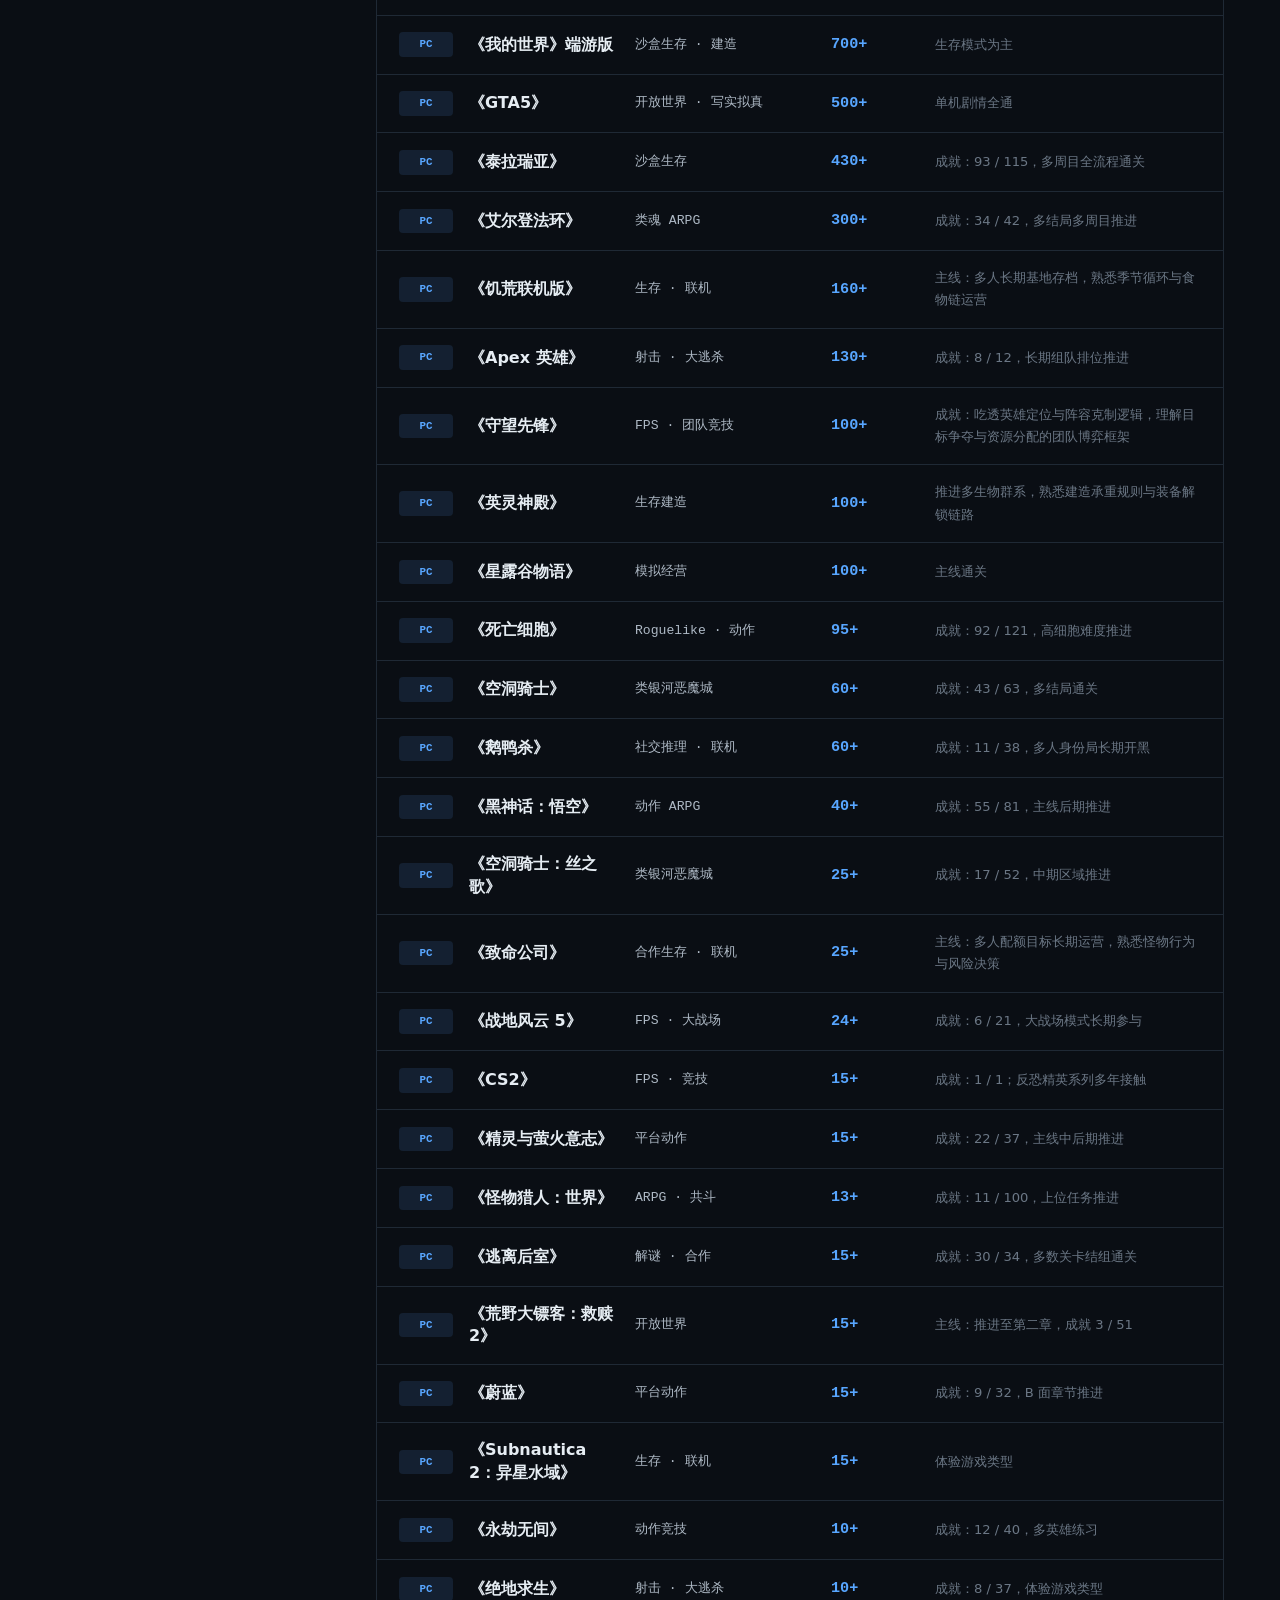
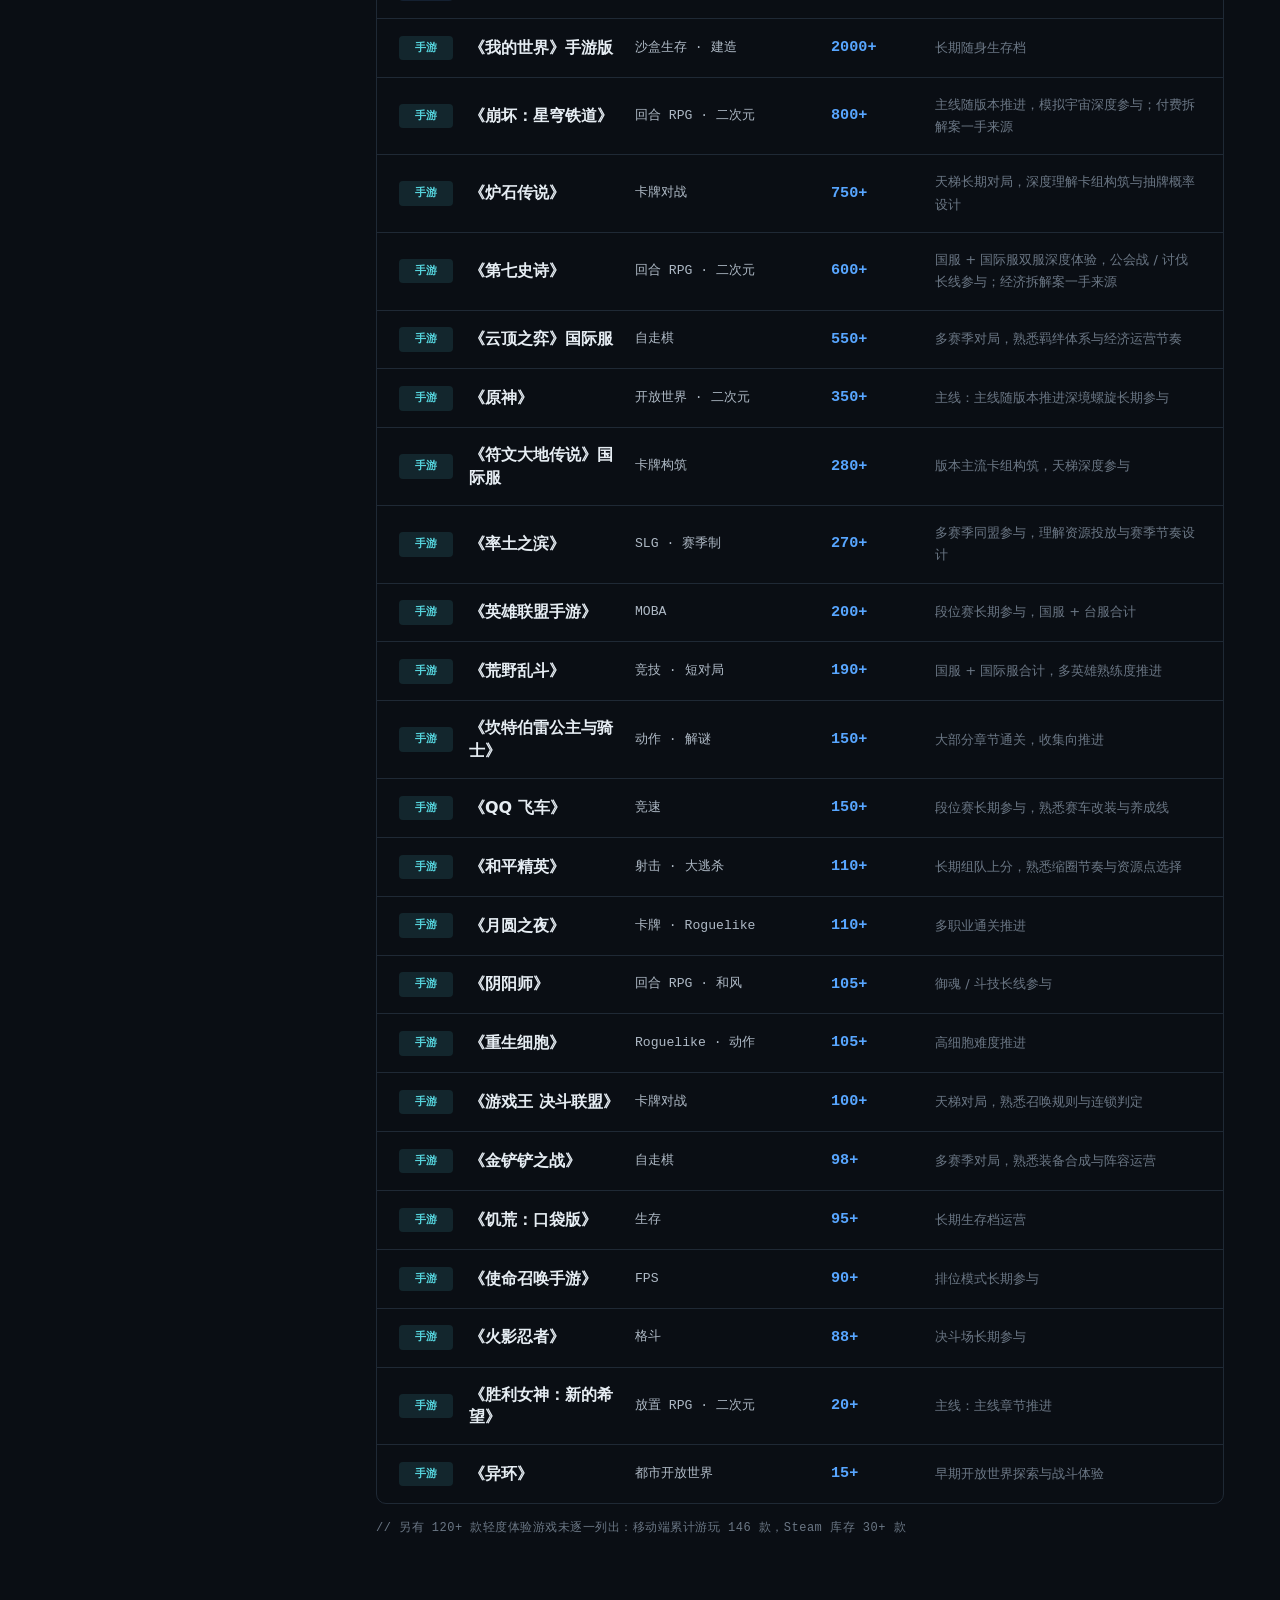
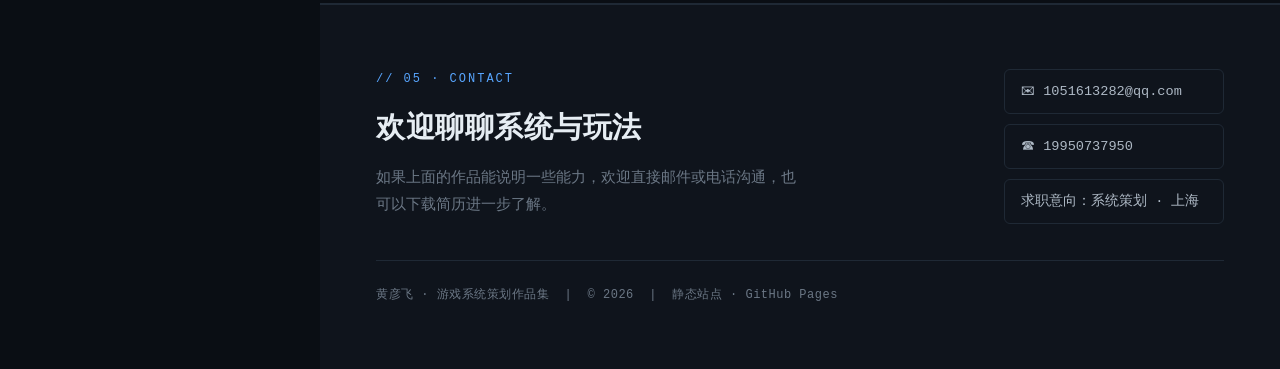
==== commit a3d7f728: "sync local doc edits" ====
--- a/index.html
+++ b/index.html
@@ -4,7 +4,7 @@
 <meta charset="UTF-8">
 <meta name="viewport" content="width=device-width, initial-scale=1">
 <title>黄彦飞 · 游戏系统策划</title>
-<meta name="description" content="黄彦飞 —— 游戏系统策划作品集：系统拆解、商业化策划、数值推演与可玩 Demo。求职意向：系统策划（上海）。">
+<meta name="description" content="黄彦飞 —— 游戏系统策划作品集：系统拆解、商业化策划、数值推演与可玩 Demo。求职意向：系统策划。">
 <link rel="stylesheet" href="assets/styles.css">
 </head>
 <body>
@@ -18,7 +18,6 @@
       <div class="idcard__name">黄彦飞</div>
       <div class="idcard__role">GAME&nbsp;SYSTEM&nbsp;DESIGNER</div>
       <div class="idcard__meta">
-        <span>📍 上海</span>
         <span class="ok">● 求职中</span>
       </div>
     </div>
@@ -68,7 +67,7 @@
         </div>
         <dl class="spec">
           <dt>姓名</dt><dd>黄彦飞</dd>
-          <dt>求职意向</dt><dd>游戏系统策划 · 上海</dd>
+          <dt>求职意向</dt><dd>游戏系统策划 </dd>
           <dt>学历</dt><dd>本科 · 物联网工程</dd>
           <dt>毕业院校</dt><dd>四川工商学院（2022–2026）</dd>
           <dt>技能栈</dt><dd>Unity / C++ / C# / SQL / Git</dd>
